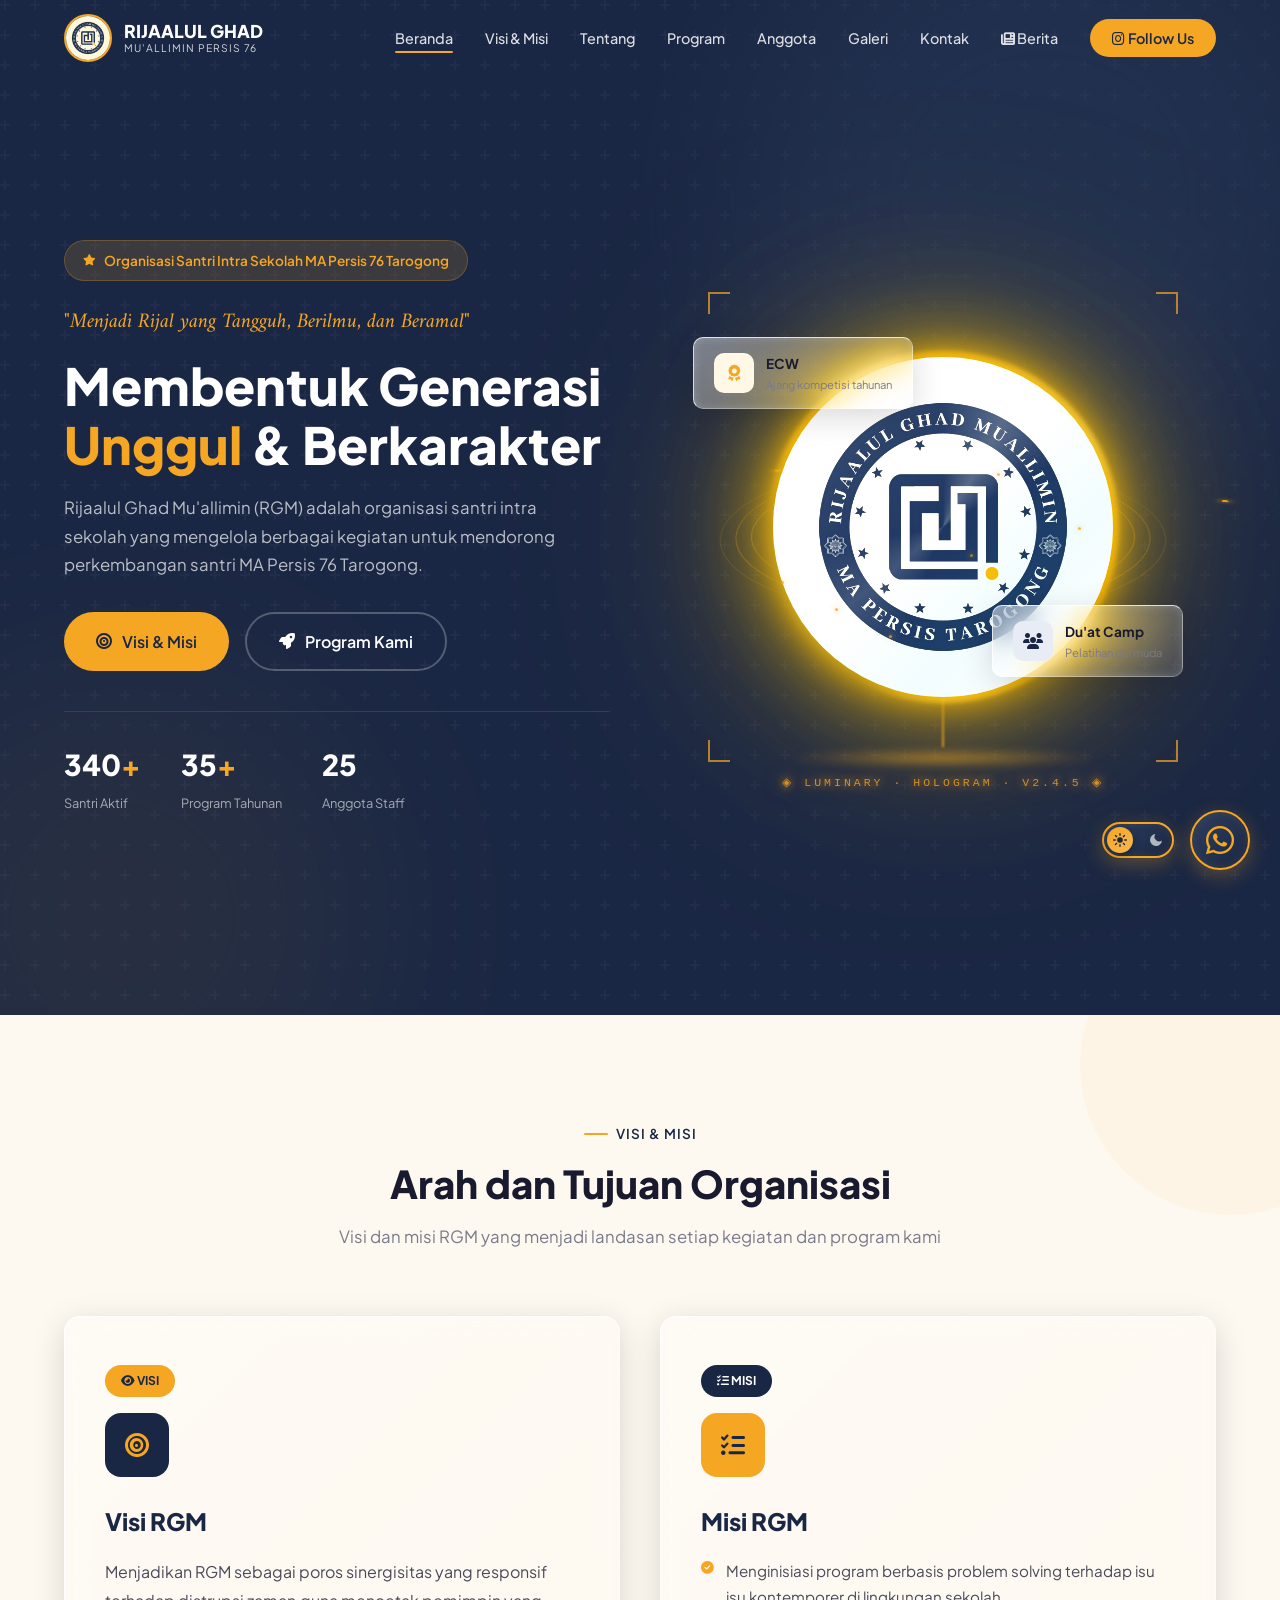
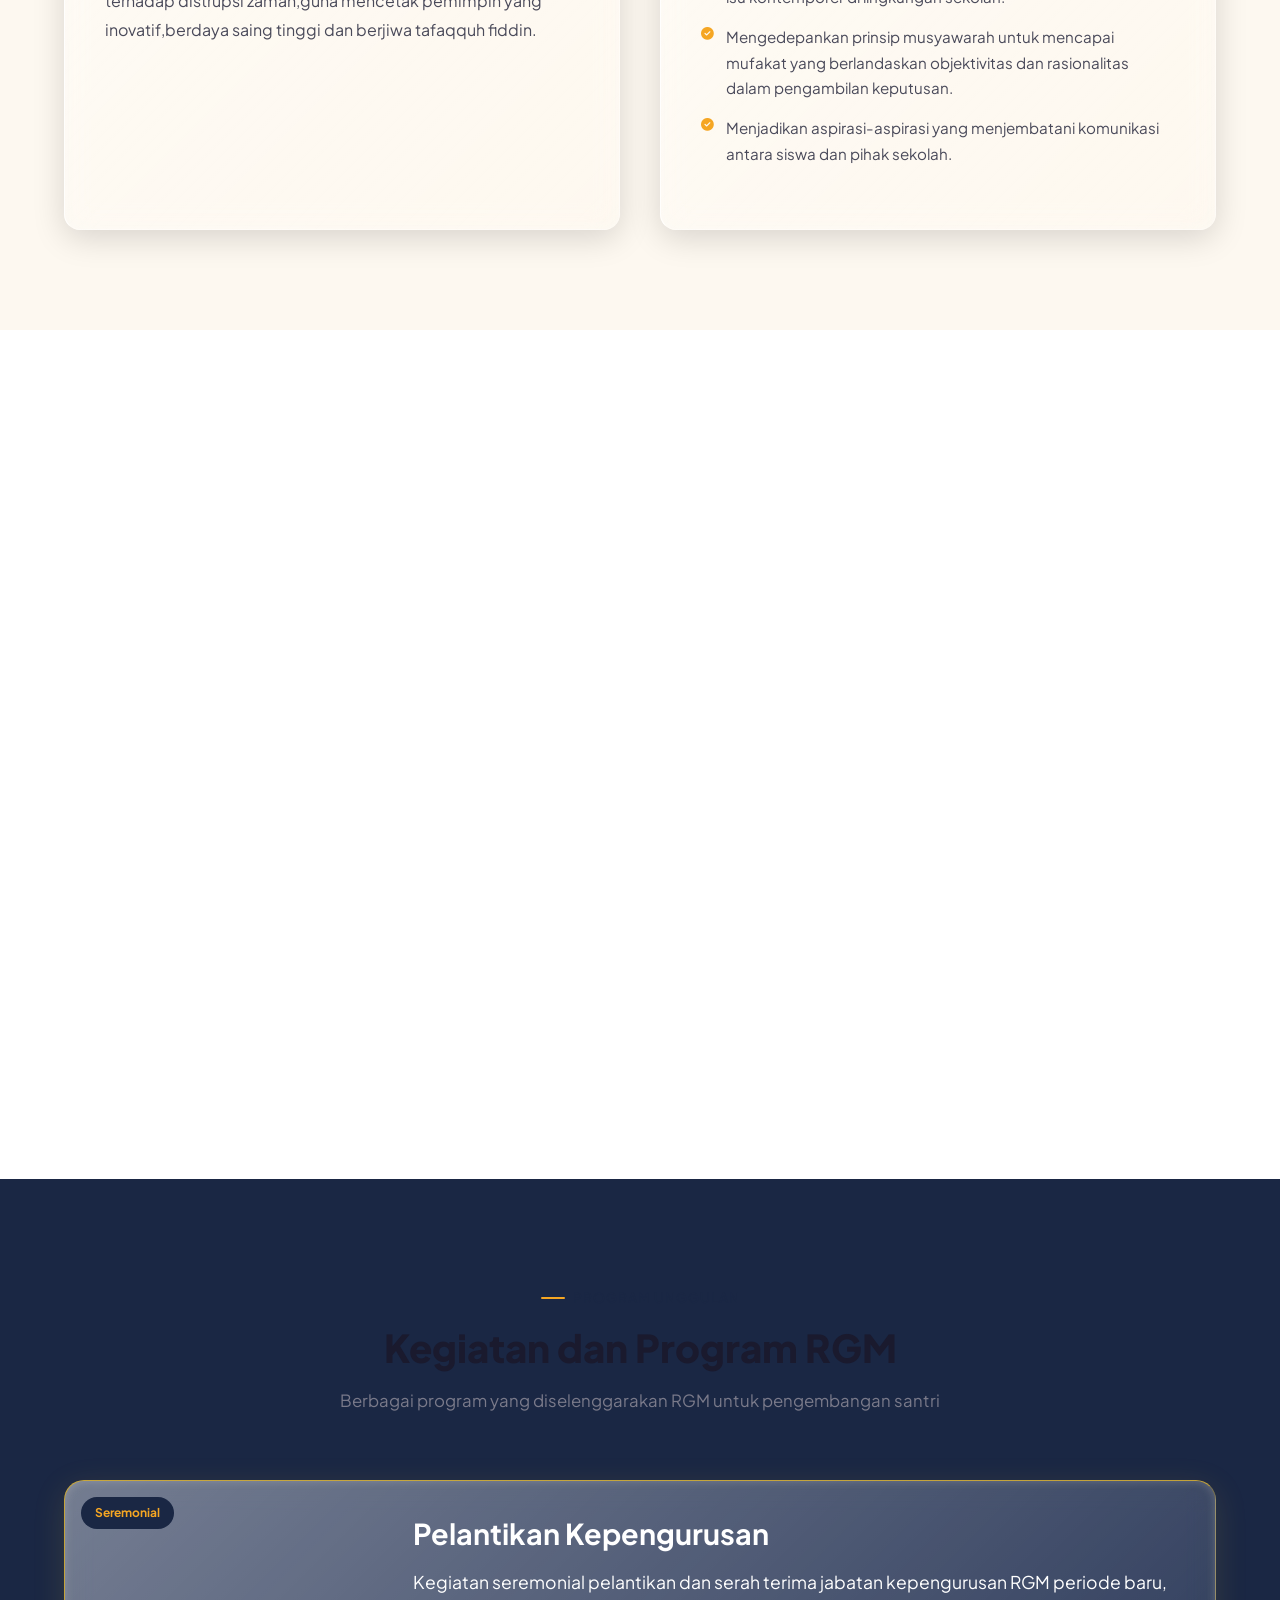
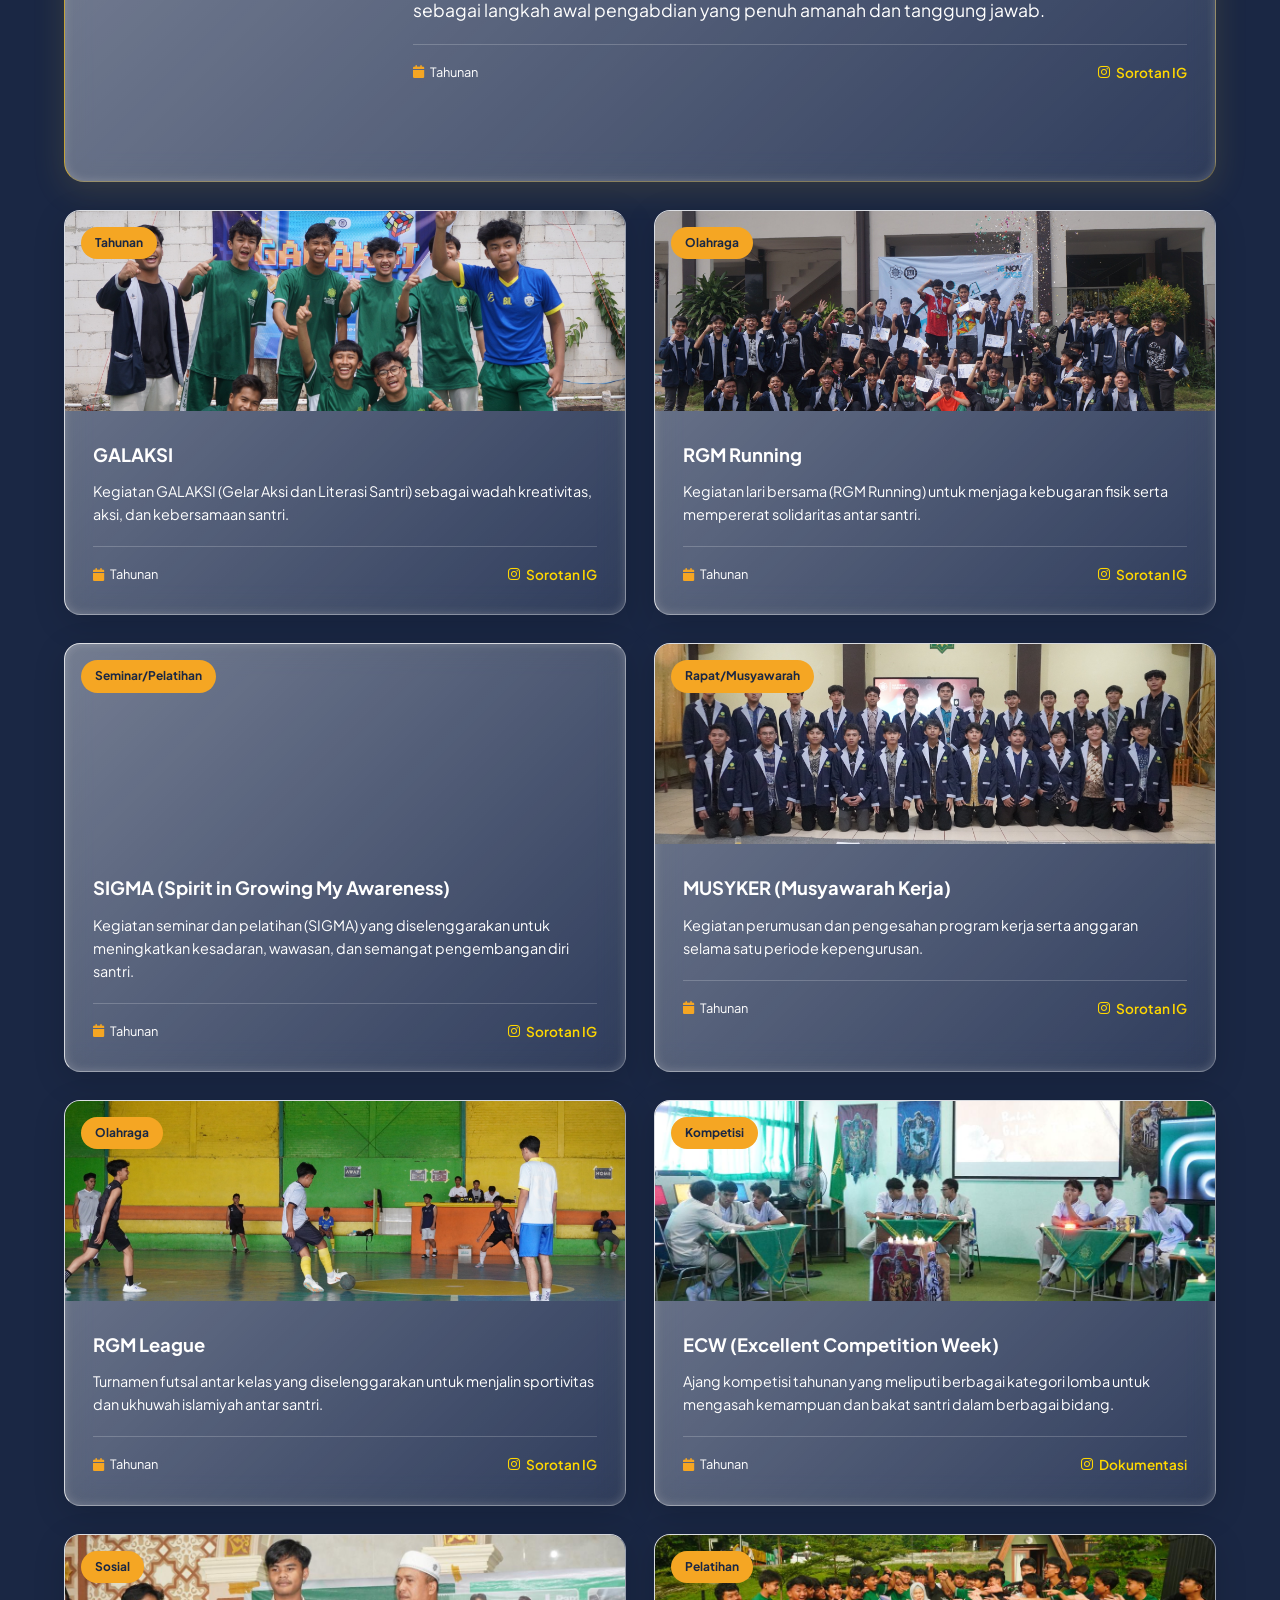
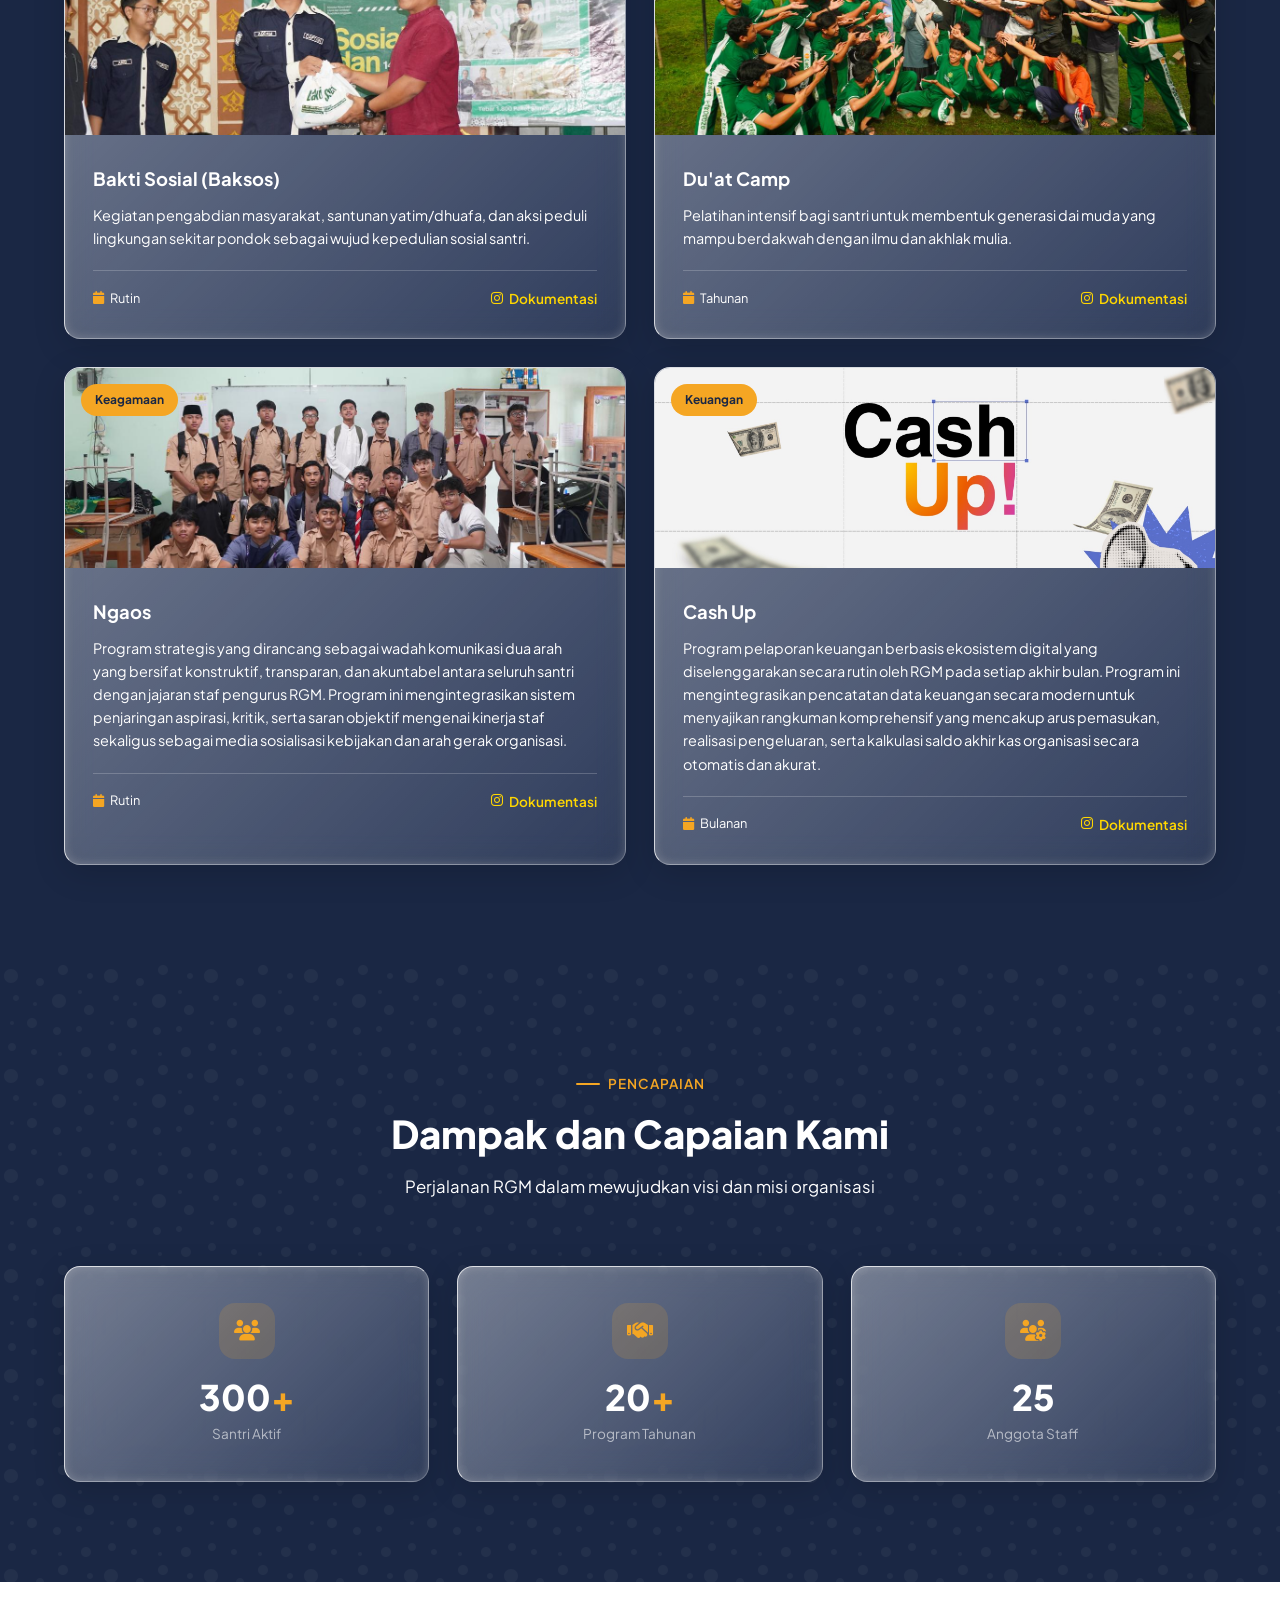
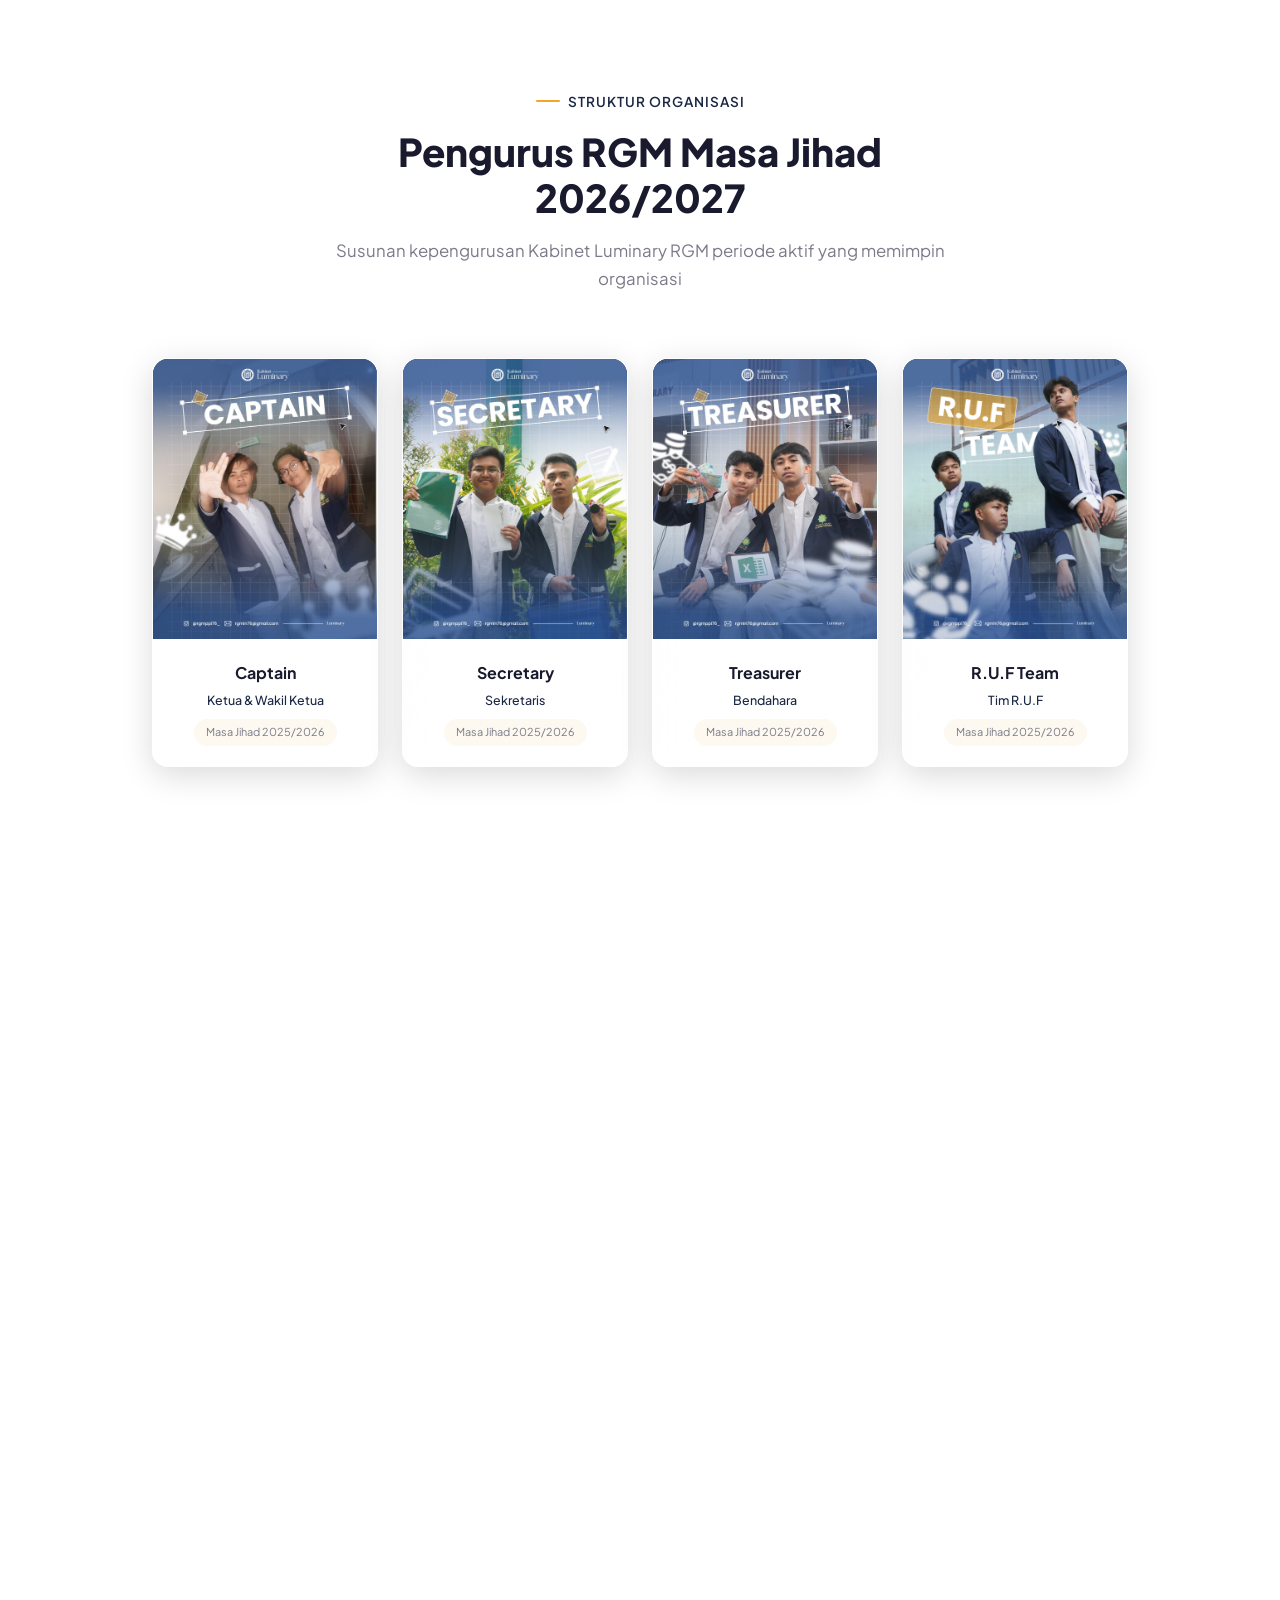
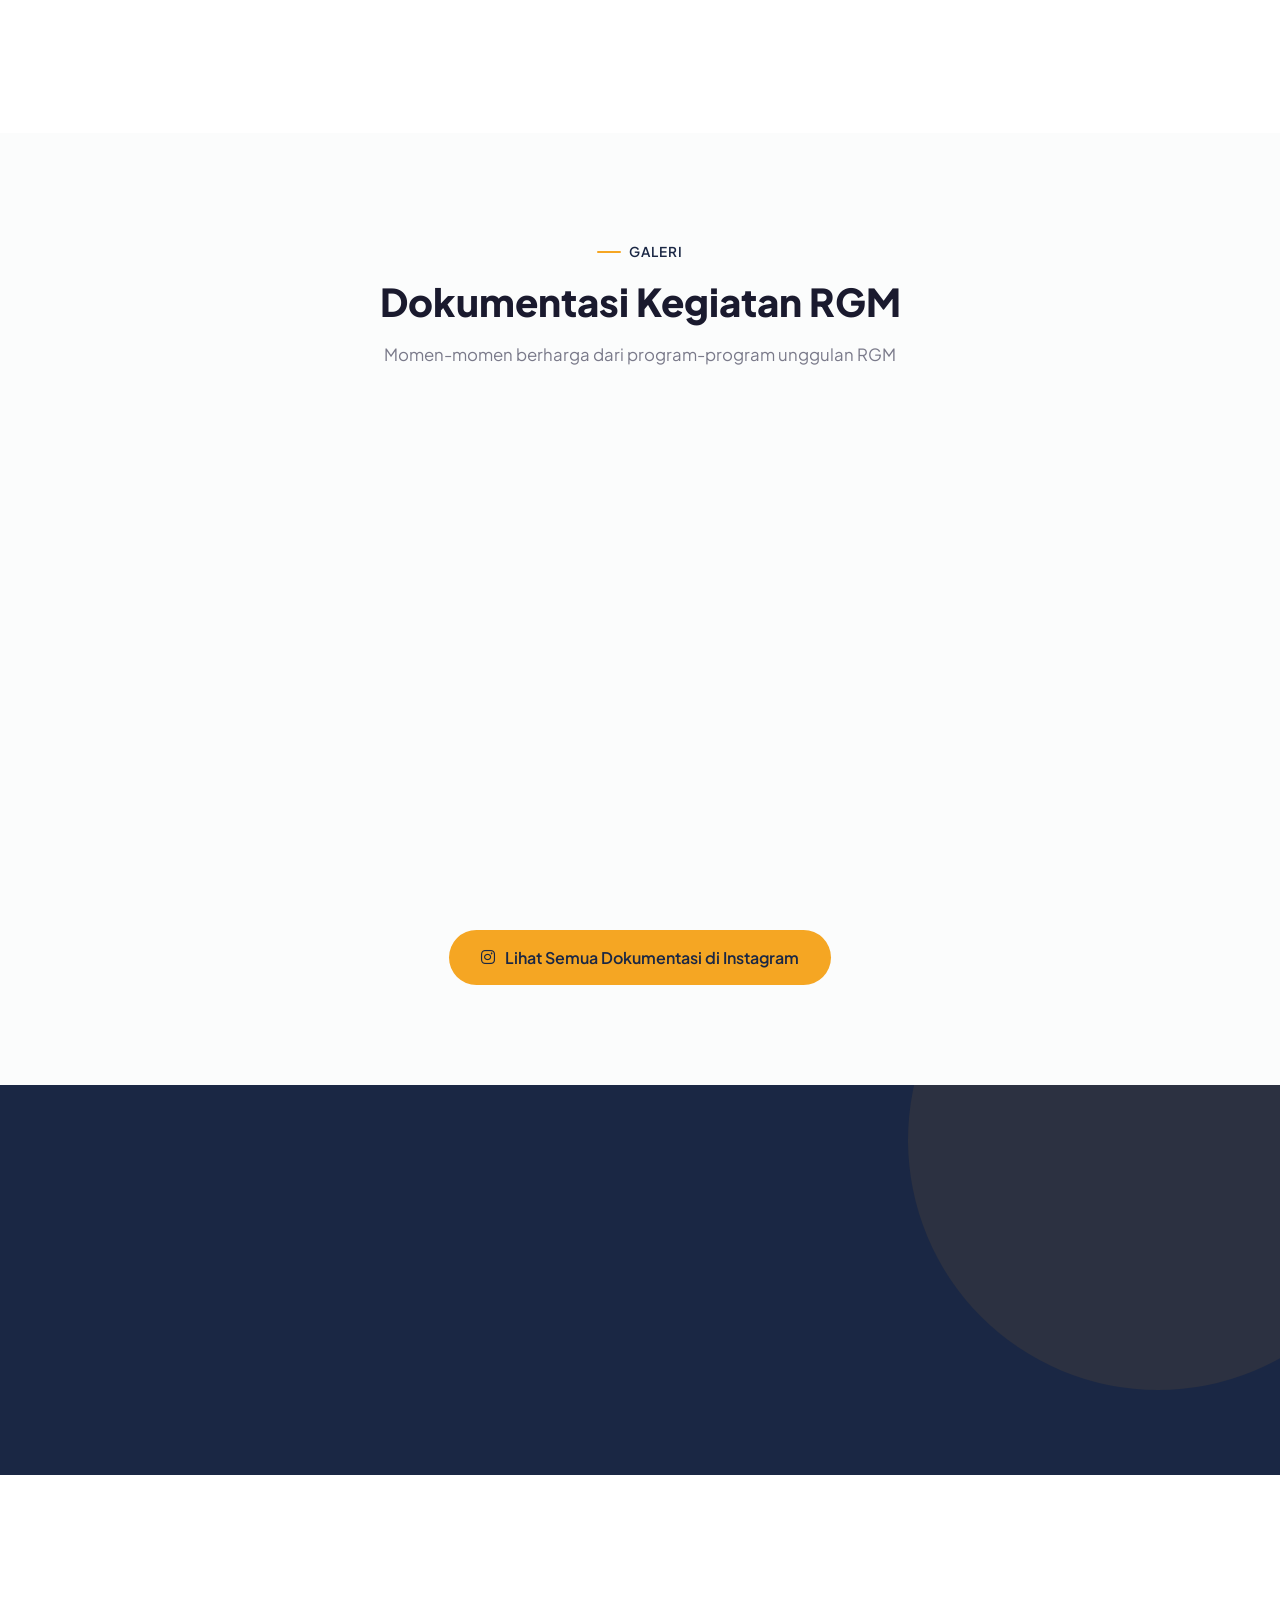
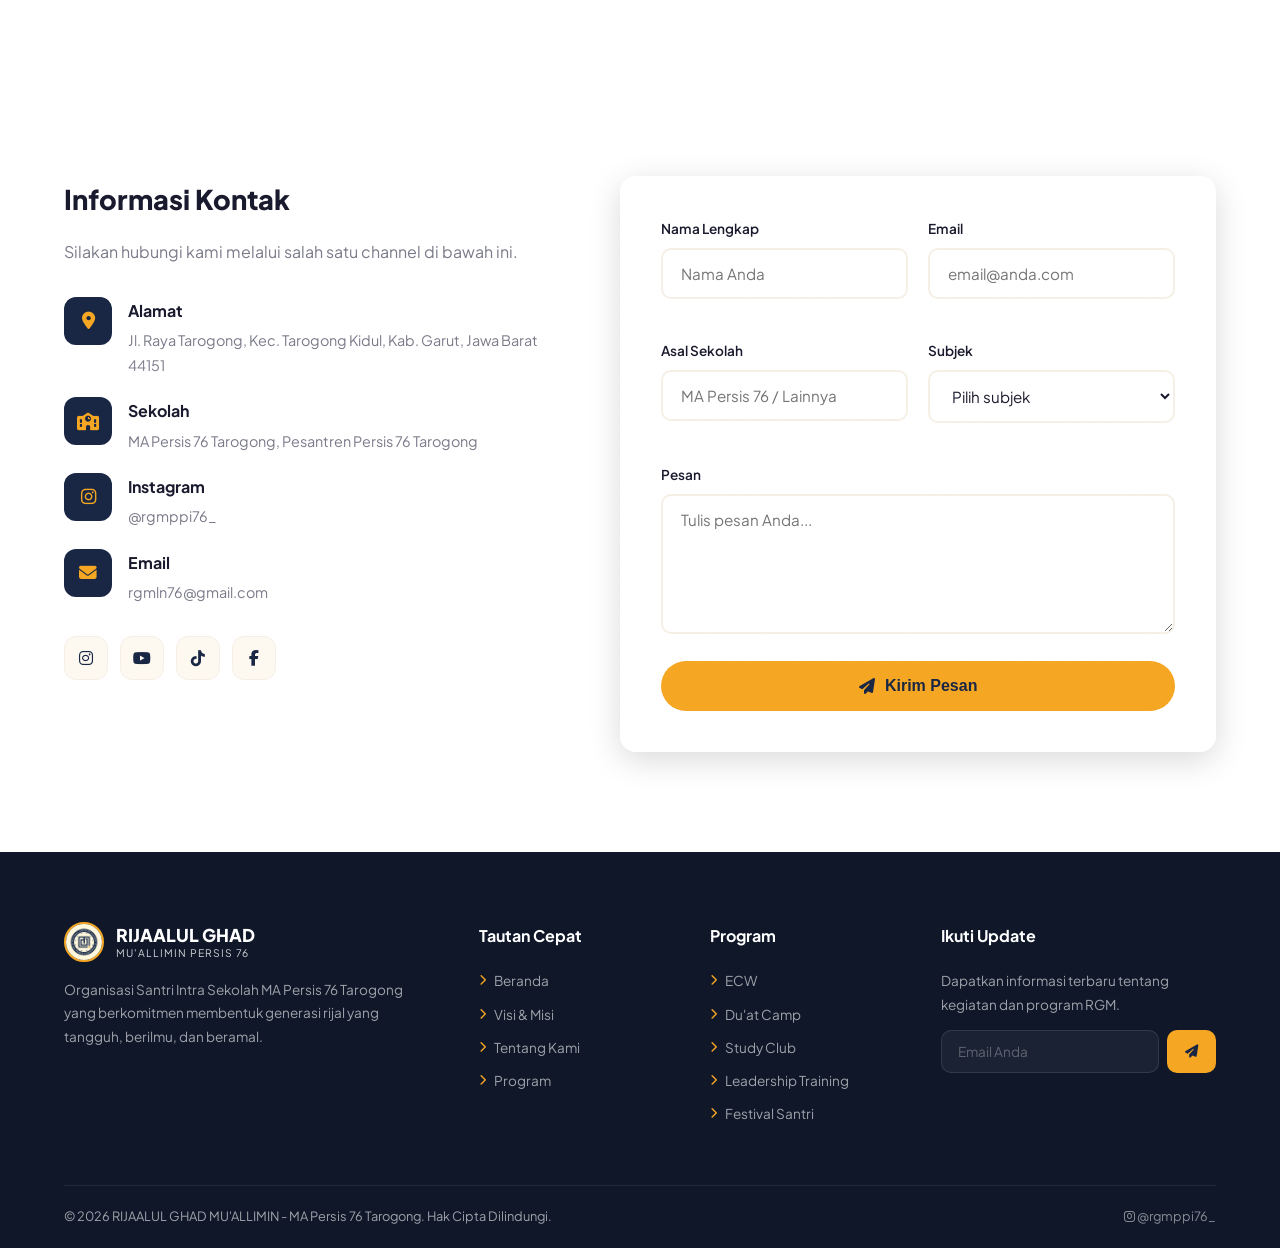
==== index-be.html @ 62f2859a "added some improvisations from former website" ====
<!DOCTYPE html>
<html lang="id">

<head>
    <meta name="google-site-verification" content="CnYI3PyfMwYnZFPclQxvow01cyWtFgZ9UyydR4-2rXI" />
    <link rel="icon" type="image/jpeg" href="assets/images/logo.jpg" />
    <link rel="apple-touch-icon" href="assets/images/logo.jpg" />

    <meta charset="UTF-8">
    <meta name="viewport" content="width=device-width, initial-scale=1.0">
    <meta name="description" content="Rijaalul Ghad Mu'allimin (RGM), organisasi santri intra sekolah MA Persis 76 Tarogong, Garut.">
    <meta name="theme-color" content="#1a2744">
    <title>Rijaaulul Ghad Mu'allimin Official Website</title>
    <link rel="preconnect" href="https://fonts.googleapis.com">
    <link rel="preconnect" href="https://fonts.gstatic.com" crossorigin>
    <link
        href="https://fonts.googleapis.com/css2?family=Plus+Jakarta+Sans:wght@300;400;500;600;700;800&family=Amiri:ital,wght@0,400;0,700;1,400&display=swap"
        rel="stylesheet">
    <link rel="stylesheet" href="https://cdnjs.cloudflare.com/ajax/libs/font-awesome/6.5.1/css/all.min.css">

    <link rel="stylesheet" href="css/style.css">
    <link rel="stylesheet" href="css/improvements.css">
    <link rel="stylesheet" href="css/dark.css">
    <link rel="stylesheet" href="css/theme-switch.css">
    <script src="js/theme.js"></script>

    <link rel="icon" href="assets/icons/favicon.ico">

</head>

<body>




    <!-- Animated Background -->
    <div class="animated-bg">
        <div class="blob blob-1"></div>
        <div class="blob blob-2"></div>
        <div class="blob blob-3"></div>
    </div>
    <!-- Navbar -->
    <nav class="navbar" id="navbar">
        <div class="nav-container">
            <a href="#" class="logo">
                <img src="assets/images/logo.jpg"
                    alt="RGM Logo">
                <span>RIJAALUL GHAD<small>MU'ALLIMIN PERSIS 76</small></span>
            </a>
            <ul class="nav-links">
                <li><a href="#beranda" class="active">Beranda</a></li>
                <li><a href="#visimisi">Visi & Misi</a></li>
                <li><a href="#tentang">Tentang</a></li>
                <li><a href="#program">Program</a></li>
                <li><a href="#tim">Anggota</a></li>
                <li><a href="#galeri">Galeri</a></li>
                <li><a href="#kontak">Kontak</a></li>
                <li><a href="news/index.html"><i class="fas fa-newspaper"></i> Berita</a></li>
                <li><a href="https://www.instagram.com/rgmppi76_" target="_blank" class="nav-cta"><i
                            class="fab fa-instagram"></i> Follow Us</a></li>
            </ul>
            <div class="hamburger" id="hamburger" role="button" tabindex="0" aria-label="Buka menu"><span></span><span></span><span></span></div>
        </div>
    </nav>

    <div class="mobile-menu-overlay" id="mobileOverlay"></div>
    <div class="mobile-menu" id="mobileMenu">
        <button class="mobile-menu-close" id="mobileClose"><i class="fas fa-times"></i></button>
        <ul class="mobile-nav-links">
            <li><a href="#beranda">Beranda</a></li>
            <li><a href="#visimisi">Visi & Misi</a></li>
            <li><a href="#tentang">Tentang Kami</a></li>
            <li><a href="#program">Program</a></li>
            <li><a href="#tim">Anggota</a></li>
            <li><a href="#galeri">Galeri</a></li>
            <li><a href="#kontak">Kontak</a></li>
            <li><a href="news/index.html"><i class="fas fa-newspaper"></i> Berita Terbaru</a></li>
        </ul>
        <a href="https://www.instagram.com/rgmppi76_" target="_blank" class="mobile-nav-cta"><i
                class="fab fa-instagram"></i> Follow Instagram</a>
    </div>

    <section class="hero" id="beranda">
        <div class="hero-bg-pattern"></div>
        <div class="hero-shape-1"></div>
        <div class="hero-shape-2"></div>
        <div class="hero-container">
            <div class="hero-content">
                <div class="hero-badge"><i class="fas fa-star"></i> Organisasi Santri Intra Sekolah MA Persis 76
                    Tarogong</div>
                <p class="hero-subtitle">"Menjadi Rijal yang Tangguh, Berilmu, dan Beramal"</p>
                <h1 class="hero-title">Membentuk Generasi <span>Unggul</span> & Berkarakter</h1>
                <p class="hero-desc">Rijaalul Ghad Mu'allimin (RGM) adalah organisasi santri intra sekolah yang
                    mengelola berbagai kegiatan untuk mendorong perkembangan santri MA Persis 76 Tarogong.</p>
                <div class="hero-buttons">
                    <a href="#visimisi" class="btn btn-primary"><i class="fas fa-bullseye"></i> Visi & Misi</a>
                    <a href="#program" class="btn btn-outline"><i class="fas fa-rocket"></i> Program Kami</a>
                </div>
                <div class="hero-stats">
                    <div class="stat-item">
                        <div class="stat-number">340<span>+</span></div>
                        <div class="stat-label">Santri Aktif</div>
                    </div>
                    <div class="stat-item">
                        <div class="stat-number">35<span>+</span></div>
                        <div class="stat-label">Program Tahunan</div>
                    </div>
                    <div class="stat-item">
                        <div class="stat-number">25</div>
                        <div class="stat-label">Anggota Staff</div>
                    </div>
                </div>
            </div>
            <div class="hero-image">
                <div class="hero-logo-wrapper">
                    <!-- Hologram base glow -->
                    <div class="hologram-base"></div>
                    <div class="hologram-beam"></div>

                    <!-- Outer aura glow -->
                    <div class="holo-aura"></div>

                    <!-- Orbiting rings -->
                    <div class="holo-orbit holo-orbit-1"></div>
                    <div class="holo-orbit holo-orbit-2"></div>
                    <div class="holo-orbit holo-orbit-3"></div>

                    <!-- HUD corners -->
                    <div class="holo-hud">
                        <div class="holo-corner"></div>
                        <div class="holo-corner"></div>
                        <div class="holo-corner"></div>
                        <div class="holo-corner"></div>
                    </div>

                    <!-- 2D spinning logo container -->
                    <div class="hologram-spin-container">
                        <!-- Rainbow ring behind logo -->
                        <div class="coin-rainbow-ring"></div>
                        <!-- Logo image -->
                        <img class="hero-logo-img" src="assets/images/logo.jpg">
                        <div class="hologram-glitch"></div>
                        <!-- Holographic shimmer on logo -->
                        <div class="coin-holo-shimmer"></div>
                        <!-- Reflection -->
                        <div class="coin-reflection"></div>
                    </div>
                    
                    <div class="holo-particles">
                        <div class="holo-particle" style="--px:40px;--py:80px;top:60%;left:20%"></div>
                        <div class="holo-particle" style="--px:-30px;--py:60px;top:50%;left:75%"></div>
                        <div class="holo-particle" style="--px:60px;--py:90px;top:70%;left:40%"></div>
                        <div class="holo-particle" style="--px:-50px;--py:70px;top:40%;left:60%"></div>
                        <div class="holo-particle" style="--px:20px;--py:100px;top:65%;left:30%"></div>
                        <div class="holo-particle" style="--px:-40px;--py:80px;top:55%;left:55%"></div>
                    </div>

                    <!-- HUD label -->
                    <div class="holo-label">◈ LUMINARY · HOLOGRAM · v2.4.5 ◈</div>
                    <!-- Drag hint -->
                    <div class="holo-drag-hint">⟵ drag to rotate ⟶</div>

                <div class="hero-float-card card-1">
                    <div class="float-icon gold"><i class="fas fa-award"></i></div>
                    <div class="float-text">
                        <h4>ECW</h4>
                        <p>Ajang kompetisi tahunan</p>
                    </div>
                </div>
                <div class="hero-float-card card-2">
                    <div class="float-icon navy"><i class="fas fa-users"></i></div>
                    <div class="float-text">
                        <h4>Du'at Camp</h4>
                        <p>Pelatihan dai muda</p>
                    </div>
                </div>
            </div>
        </div>
    </section>

    <section class="visimisi" id="visimisi">
        <div class="container">
            <div class="section-header reveal">
                <div class="section-tag">Visi & Misi</div>
                <h2 class="section-title">Arah dan Tujuan Organisasi</h2>
                <p class="section-desc">Visi dan misi RGM yang menjadi landasan setiap kegiatan dan program kami</p>
            </div>
            <div class="visimisi-grid">
                <div class="visimisi-card highlight reveal">
                    <span class="highlight-badge"><i class="fas fa-eye"></i> VISI</span>
                    <div class="visimisi-icon"><i class="fas fa-bullseye"></i></div>
                    <h3>Visi RGM</h3>
                    <p>Menjadikan RGM sebagai poros sinergisitas yang responsif terhadap distrupsi zaman,guna mencetak pemimpin yang inovatif,berdaya saing tinggi dan berjiwa tafaqquh fiddin.</p>
                </div>
                <div class="visimisi-card reveal">
                    <span class="highlight-badge" style="background: var(--navy); color: var(--white);"><i
                            class="fas fa-list-check"></i> MISI</span>
                    <div class="visimisi-icon" style="background: var(--gold);"><i class="fas fa-tasks"
                            style="color: var(--navy);"></i></div>
                    <h3>Misi RGM</h3>
                    <ul>
                        <li><i class="fas fa-check-circle"></i>
                            <div>Menginisiasi program berbasis problem solving terhadap isu isu kontemporer di lingkungan sekolah.</div>
                        </li>
                        <li><i class="fas fa-check-circle"></i>
                            <div>Mengedepankan prinsip musyawarah untuk mencapai mufakat yang berlandaskan objektivitas dan rasionalitas dalam pengambilan keputusan.</div>
                        </li>
                        <li><i class="fas fa-check-circle"></i>
                            <div>Menjadikan aspirasi-aspirasi yang menjembatani komunikasi antara siswa dan pihak sekolah.</div>
                        </li>
                    </ul>
                </div>
            </div>
        </div>
    </section>

    <section class="about" id="tentang">
        <div class="container">
            <div class="about-grid">
                <div class="about-images reveal">
                    <div class="about-img-main"><img
                            src="assets/images/about-kegiatan.jpg"
                            alt="Kegiatan RGM" loading="lazy" decoding="async"></div>
                    <div class="about-img-small"><img
                            src="assets/images/about-santri.jpg"
                            alt="Santri" loading="lazy" decoding="async"></div>
                    <div class="about-experience">
                        <div class="years">60<span>+</span></div>
                        <p>Tahun Tradisi</p>
                    </div>
                </div>
                <div class="about-content reveal">
                    <div class="section-tag">Tentang Kami</div>
                    <h3>Rijaalul Ghad Mu'allimin - RGM</h3>
                    <p>Rijaalul Ghad Mu'allimin (RGM) adalah organisasi santri intra sekolah (OSIS) di Madrasah Aliyah
                        Persis 76 Tarogong, Garut. Organisasi ini menjadi wadah bagi para santri untuk mengembangkan
                        potensi diri dalam bidang keorganisasian, kepemimpinan, dan keilmuan.</p>
                    <p>Sebagai bagian dari Pesantren Persis 76 Tarogong yang berdiri sejak tahun 1960-an, RGM mewarisi
                        tradisi keilmuan dan keorganisasian yang kuat. Kami berkomitmen untuk terus mengembangkan
                        santri-santri menjadi generasi yang unggul dan berkarakter.</p>
                    <div class="about-features">
                        <div class="about-feature"><i class="fas fa-book-open"></i>
                            <div>
                                <h4>Pendidikan Berkualitas</h4>
                                <p>Kurikulum integratif pondok dan madrasah</p>
                            </div>
                        </div>
                        <div class="about-feature"><i class="fas fa-mosque"></i>
                            <div>
                                <h4>Pesantren Modern</h4>
                                <p>Berada di bawah naungan PERSIS (Persatuan Islam), organisasi Islam reformis yang
                                    didirikan 1923 di Bandung</p>
                            </div>
                        </div>
                        <div class="about-feature"><i class="fas fa-users-gear"></i>
                            <div>
                                <h4>Keorganisasian</h4>
                                <p>Pengembangan skill leadership santri</p>
                            </div>
                        </div>
                        <div class="about-feature"><i class="fas fa-trophy"></i>
                            <div>
                                <h4>Prestasi Unggul</h4>
                                <p>Berbagai penghargaan akademik & non-akademik</p>
                            </div>
                        </div>
                    </div>
                    <a href="#program" class="btn btn-primary"><i class="fas fa-arrow-right"></i> Lihat Program Kami</a>
                </div>
            </div>
        </div>
    </section>

    <section class="programs" id="program">
        <div class="container">
            <div class="section-header reveal">
                <div class="section-tag">Program Unggulan</div>
                <h2 class="section-title">Kegiatan dan Program RGM</h2>
                <p class="section-desc">Berbagai program yang diselenggarakan RGM untuk pengembangan santri</p>
            </div>
            <div class="programs-grid" style="grid-template-columns: repeat(2, 1fr);">
                <div class="program-card reveal featured-card">
                    <div class="program-img">
                        <img src="assets/images/program-pelantikan.jpg" alt="PELANTIKAN" loading="lazy" decoding="async">
                        <span class="program-category"
                            style="background: var(--navy); color: var(--gold);">Seremonial</span>
                    </div>
                    <div class="program-body">
                        <h3>Pelantikan Kepengurusan</h3>
                        <p>Kegiatan seremonial pelantikan dan serah terima jabatan kepengurusan RGM periode baru,
                            sebagai langkah awal pengabdian yang penuh amanah dan tanggung jawab.</p>
                        <div class="program-meta">
                            <span><i class="fas fa-calendar"></i> Tahunan</span>
                            <a href="https://www.instagram.com/s/aGlnaGxpZ2h0OjE4MTU3MTg2NzAyNDAwMDg4?story_media_id=3733444807852491076&igsh=ajJvNWZxbjlzZDd3"
                                target="_blank" class="program-link"><i class="fab fa-instagram"></i> Sorotan IG</a>
                        </div>
                    </div>
                </div>
                <div class="program-card reveal">
                    <div class="program-img">
                        <img src="assets/images/program-galaksi.jpg" alt="GALAKSI" loading="lazy" decoding="async">
                        <span class="program-category">Tahunan</span>
                    </div>
                    <div class="program-body">
                        <h3>GALAKSI</h3>
                        <p>Kegiatan GALAKSI (Gelar Aksi dan Literasi Santri) sebagai wadah kreativitas, aksi, dan
                            kebersamaan santri.</p>
                        <div class="program-meta">
                            <span><i class="fas fa-calendar"></i> Tahunan</span>
                            <a href="https://www.instagram.com/s/aGlnaGxpZ2h0OjE3OTAyNzUxODI5MzIxMTAz?story_media_id=3782023746422021269&igsh=ZHh1ZHl0M3Bwa2sx"
                                target="_blank" class="program-link"><i class="fab fa-instagram"></i> Sorotan IG</a>
                        </div>
                    </div>
                </div>
                <div class="program-card reveal">
                    <div class="program-img">
                        <img src="assets/images/program-running.jpg" alt="RGM Running" loading="lazy" decoding="async">
                        <span class="program-category">Olahraga</span>
                    </div>
                    <div class="program-body">
                        <h3>RGM Running</h3>
                        <p>Kegiatan lari bersama (RGM Running) untuk menjaga kebugaran fisik serta mempererat
                            solidaritas antar santri.</p>
                        <div class="program-meta">
                            <span><i class="fas fa-calendar"></i> Tahunan</span>
                            <a href="https://www.instagram.com/s/aGlnaGxpZ2h0OjE4MDY0OTcxOTA4MTQwMDM4?story_media_id=3766422129366779832&igsh=YzVtNnNqbnpyZzUw"
                                target="_blank" class="program-link"><i class="fab fa-instagram"></i> Sorotan IG</a>
                        </div>
                    </div>
                </div>
                <div class="program-card reveal">
                    <div class="program-img">
                        <img src="assets/images/program-sigma.jpg" alt="SIGMA" loading="lazy" decoding="async">
                        <span class="program-category">Seminar/Pelatihan</span>
                    </div>
                    <div class="program-body">
                        <h3>SIGMA (Spirit in Growing My Awareness)</h3>
                        <p>Kegiatan seminar dan pelatihan (SIGMA) yang diselenggarakan untuk meningkatkan kesadaran,
                            wawasan, dan semangat pengembangan diri santri.</p>
                        <div class="program-meta">
                            <span><i class="fas fa-calendar"></i> Tahunan</span>
                            <a href="https://www.instagram.com/s/aGlnaGxpZ2h0OjE4MTEzMzc0NTI4NTgyNjMy?story_media_id=3775804116896534910&igsh=NW9la2d0MXl2dWdw"
                                target="_blank" class="program-link"><i class="fab fa-instagram"></i> Sorotan IG</a>
                        </div>
                    </div>
                </div>
                <div class="program-card reveal">
                    <div class="program-img">
                        <img src="assets/images/program-musyker.jpg" alt="MUSYKER" loading="lazy" decoding="async">
                        <span class="program-category">Rapat/Musyawarah</span>
                    </div>
                    <div class="program-body">
                        <h3>MUSYKER (Musyawarah Kerja)</h3>
                        <p>Kegiatan perumusan dan pengesahan program kerja serta anggaran selama satu periode
                            kepengurusan.</p>
                        <div class="program-meta">
                            <span><i class="fas fa-calendar"></i> Tahunan</span>
                            <a href="https://www.instagram.com/s/aGlnaGxpZ2h0OjE3ODQ0NTA4NDg4NjAwOTc0?story_media_id=3746461869969498079&igsh=NGI0aW1rZDlqdTZ0"
                                target="_blank" class="program-link"><i class="fab fa-instagram"></i> Sorotan IG</a>
                        </div>
                    </div>
                </div>
                <div class="program-card reveal">
                    <div class="program-img">
                        <img src="assets/images/program-league.jpg" alt="RGM League" loading="lazy" decoding="async">
                        <span class="program-category">Olahraga</span>
                    </div>
                    <div class="program-body">
                        <h3>RGM League</h3>
                        <p>Turnamen futsal antar kelas yang diselenggarakan untuk menjalin sportivitas dan ukhuwah
                            islamiyah antar santri.</p>
                        <div class="program-meta">
                            <span><i class="fas fa-calendar"></i> Tahunan</span>
                            <a href="https://www.instagram.com/s/aGlnaGxpZ2h0OjE3ODk5NDY5NzEyMjI1NzI0?story_media_id=3816390301934885892&igsh=MW1pNG85YmIzbGMxcg=="
                                target="_blank" class="program-link"><i class="fab fa-instagram"></i> Sorotan IG</a>
                        </div>
                    </div>
                </div>
                <div class="program-card reveal">
                    <div class="program-img"><img
                            src="assets/images/program-ecw.jpg"
                            alt="ECW" loading="lazy" decoding="async"><span class="program-category">Kompetisi</span></div>
                    <div class="program-body">
                        <h3>ECW (Excellent Competition Week)</h3>
                        <p>Ajang kompetisi tahunan yang meliputi berbagai kategori lomba untuk mengasah kemampuan dan
                            bakat santri dalam berbagai bidang.</p>
                        <div class="program-meta"><span><i class="fas fa-calendar"></i> Tahunan</span><a
                                href="https://www.instagram.com/s/aGlnaGxpZ2h0OjE4MzIyMTE5MzY3MjY4NzMy?story_media_id=3874965292368077023&igsh=MTgzMHY3enJ4MW13cw=="
                                target="_blank" class="program-link"><i class="fab fa-instagram"></i> Dokumentasi</a>
                        </div>
                    </div>
                </div>
                <div class="program-card reveal">
                    <div class="program-img"><img
                            src="assets/images/program-baksos.jpg"
                            alt="Baksos" loading="lazy" decoding="async"><span class="program-category">Sosial</span></div>
                    <div class="program-body">
                        <h3>Bakti Sosial (Baksos)</h3>
                        <p>Kegiatan pengabdian masyarakat, santunan yatim/dhuafa, dan aksi peduli lingkungan sekitar
                            pondok sebagai wujud kepedulian sosial santri.</p>
                        <div class="program-meta"><span><i class="fas fa-calendar"></i> Rutin</span><a
                                href="https://www.instagram.com/s/aGlnaGxpZ2h0OjE4MDkwNzY1NDQyOTgyNjA2?story_media_id=3846695895371448264&igsh=c2FjNnVhcmI5cnls"
                                target="_blank" class="program-link"><i class="fab fa-instagram"></i> Dokumentasi</a>
                        </div>
                    </div>
                </div>
                <div class="program-card reveal">
                    <div class="program-img"><img
                            src="assets/images/program-duat.jpg"
                            alt="Du'at Camp" loading="lazy" decoding="async"><span class="program-category">Pelatihan</span></div>
                    <div class="program-body">
                        <h3>Du'at Camp</h3>
                        <p>Pelatihan intensif bagi santri untuk membentuk generasi dai muda yang mampu berdakwah dengan
                            ilmu dan akhlak mulia.</p>
                        <div class="program-meta"><span><i class="fas fa-calendar"></i> Tahunan</span><a
                                href="https://www.instagram.com/s/aGlnaGxpZ2h0OjE3OTI4NjU0MjE2MDg3MDAy?story_media_id=3827803145683160340&igsh=MTcyMGJlemQwZHQ3bQ=="
                                target="_blank" class="program-link"><i class="fab fa-instagram"></i> Dokumentasi</a>
                        </div>
                    </div>
                </div>
                <div class="program-card reveal">
                    <div class="program-img"><img
                            src="assets/images/program-ngaos.jpg"
                            alt="Ngaos" loading="lazy" decoding="async"><span class="program-category">Keagamaan</span></div>
                    <div class="program-body">
                        <h3>Ngaos</h3>
                        <p>Program strategis yang dirancang sebagai wadah komunikasi dua arah yang bersifat konstruktif, transparan, dan akuntabel antara seluruh santri dengan jajaran staf pengurus RGM. Program ini mengintegrasikan sistem penjaringan aspirasi, kritik, serta saran objektif mengenai kinerja staf sekaligus sebagai media sosialisasi kebijakan dan arah gerak organisasi.</p>
                        <div class="program-meta"><span><i class="fas fa-calendar"></i> Rutin</span><a
                                href="https://www.instagram.com/s/aGlnaGxpZ2h0OjE4MTAyMjI1NTU5NTgyMjc3?story_media_id=3755334640606506137&igsh=MTVoZGY3cDhvZnJ1Zw=="
                                target="_blank" class="program-link"><i class="fab fa-instagram"></i> Dokumentasi</a>
                        </div>
                    </div>
                </div>

                <div class="program-card reveal">
                    <div class="program-img"><img
                            src="assets/images/program-cashup.jpg"
                            alt="Cash Up" loading="lazy" decoding="async"><span class="program-category">Keuangan</span></div>
                    <div class="program-body">
                        <h3>Cash Up</h3>
                        <p>Program pelaporan keuangan berbasis ekosistem digital yang diselenggarakan secara rutin oleh RGM pada setiap akhir bulan. Program ini mengintegrasikan pencatatan data keuangan secara modern untuk menyajikan rangkuman komprehensif yang mencakup arus pemasukan, realisasi pengeluaran, serta kalkulasi saldo akhir kas organisasi secara otomatis dan akurat.</p>
                        <div class="program-meta"><span><i class="fas fa-calendar"></i> Bulanan</span><a
                                href="https://www.instagram.com/s/aGlnaGxpZ2h0OjE4MDYwMjQ0NzM2NDQzNDQ4?story_media_id=3755441786702782988&igsh=cjJiMGtxMW8waGIx"
                                target="_blank" class="program-link"><i class="fab fa-instagram"></i> Dokumentasi</a>
                        </div>
                    </div>
                </div>
            </div>
        </div>
    </section>

    <section class="impact">
        <div class="impact-bg"></div>
        <div class="container">
            <div class="section-header reveal">
                <div class="section-tag">Pencapaian</div>
                <h2 class="section-title">Dampak dan Capaian Kami</h2>
                <p class="section-desc">Perjalanan RGM dalam mewujudkan visi dan misi organisasi</p>
            </div>
            <div class="impact-grid">
                <div class="impact-card reveal">
                    <div class="impact-icon"><i class="fas fa-users"></i></div>
                    <div class="impact-number">300<span>+</span></div>
                    <div class="impact-label">Santri Aktif</div>
                </div>

                <div class="impact-card reveal">
                    <div class="impact-icon"><i class="fas fa-handshake"></i></div>
                    <div class="impact-number">20<span>+</span></div>
                    <div class="impact-label">Program Tahunan</div>
                </div>
                <div class="impact-card reveal">
                    <div class="impact-icon"><i class="fas fa-users-gear"></i></div>
                    <div class="impact-number">25</div>
                    <div class="impact-label">Anggota Staff</div>
                </div>
            </div>
        </div>
    </section>



    <section class="team" id="tim">
        <div class="container">
            <div class="section-header reveal">
                <div class="section-tag">Struktur Organisasi</div>
                <h2 class="section-title">Pengurus RGM Masa Jihad 2026/2027</h2>
                <p class="section-desc">Susunan kepengurusan Kabinet Luminary RGM periode aktif yang memimpin organisasi
                </p>
            </div>
            <div class="staff-grid">
                <div class="staff-card reveal">
                    <div class="staff-img">
                        <img src="assets/images/staff-captain.png"
                            alt="Captain" loading="lazy">
                    </div>
                    <div class="staff-body">
                        <h3>Captain</h3>
                        <p>Ketua & Wakil Ketua</p>
                        <span class="staff-period">Masa Jihad 2025/2026</span>
                    </div>
                </div>
                <div class="staff-card reveal">
                    <div class="staff-img">
                        <img src="assets/images/staff-secretary.png"
                            alt="Secretary" loading="lazy">
                    </div>
                    <div class="staff-body">
                        <h3>Secretary</h3>
                        <p>Sekretaris</p>
                        <span class="staff-period">Masa Jihad 2025/2026</span>
                    </div>
                </div>
                <div class="staff-card reveal">
                    <div class="staff-img">
                        <img src="assets/images/staff-treasurer.png"
                            alt="Treasurer" loading="lazy">
                    </div>
                    <div class="staff-body">
                        <h3>Treasurer</h3>
                        <p>Bendahara</p>
                        <span class="staff-period">Masa Jihad 2025/2026</span>
                    </div>
                </div>
                <div class="staff-card reveal">
                    <div class="staff-img">
                        <img src="assets/images/staff-ruf.jpg" alt="R.U.F Team" loading="lazy" decoding="async">
                    </div>
                    <div class="staff-body">
                        <h3>R.U.F Team</h3>
                        <p>Tim R.U.F</p>
                        <span class="staff-period">Masa Jihad 2025/2026</span>
                    </div>
                </div>
                <div class="staff-card reveal">
                    <div class="staff-img">
                        <img src="assets/images/staff-ipc.png"
                            alt="I.P.C Team" loading="lazy">
                    </div>
                    <div class="staff-body">
                        <h3>I.P.C Team</h3>
                        <p>Tim I.P.C</p>
                        <span class="staff-period">Masa Jihad 2025/2026</span>
                    </div>
                </div>
                <div class="staff-card reveal">
                    <div class="staff-img">
                        <img src="assets/images/staff-creavolution.jpg"
                            alt="Creavolution" loading="lazy">
                    </div>
                    <div class="staff-body">
                        <h3>Creavolution</h3>
                        <p>Divisi Kreatif</p>
                        <span class="staff-period">Masa Jihad 2025/2026</span>
                    </div>
                </div>
                <div class="staff-card reveal">
                    <div class="staff-img">
                        <img src="assets/images/staff-swot.png"
                            alt="S.W.O.T Team" loading="lazy">
                    </div>
                    <div class="staff-body">
                        <h3>S.W.O.T Team</h3>
                        <p>Tim S.W.O.T</p>
                        <span class="staff-period">Masa Jihad 2025/2026</span>
                    </div>
                </div>
                <div class="staff-card reveal">
                    <div class="staff-img">
                        <img src="assets/images/staff-prosperity.png"
                            alt="Prosperity" loading="lazy">
                    </div>
                    <div class="staff-body">
                        <h3>Prosperity</h3>
                        <p>Divisi Prosperity</p>
                        <span class="staff-period">Masa Jihad 2025/2026</span>
                    </div>
                </div>
                <div class="staff-card reveal">
                    <div class="staff-img">
                        <img src="assets/images/staff-publicist.jpg" alt="Publicist" loading="lazy" decoding="async">
                    </div>
                    <div class="staff-body">
                        <h3>Publicist</h3>
                        <p>Divisi Publikasi</p>
                        <span class="staff-period">Masa Jihad 2025/2026</span>
                    </div>
                </div>
                <div class="staff-card reveal">
                    <div class="staff-img">
                        <img src="assets/images/staff-hygiene.png"
                            alt="Hygiene Team" loading="lazy">
                    </div>
                    <div class="staff-body">
                        <h3>Hygiene Team</h3>
                        <p>Tim Hygiene</p>
                        <span class="staff-period">Masa Jihad 2025/2026</span>
                    </div>
                </div>
                <div class="staff-card reveal">
                    <div class="staff-img">
                        <img src="assets/images/staff-sport.png"
                            alt="Sport Sanity" loading="lazy">
                    </div>
                    <div class="staff-body">
                        <h3>Sport Sanity</h3>
                        <p>Divisi Sport</p>
                        <span class="staff-period">Masa Jihad 2025/2026</span>
                    </div>
                </div>
            </div>
        </div>
    </section>

    <section class="gallery" id="galeri">
        <div class="container">
            <div class="section-header reveal">
                <div class="section-tag">Galeri</div>
                <h2 class="section-title">Dokumentasi Kegiatan RGM</h2>
                <p class="section-desc">Momen-momen berharga dari program-program unggulan RGM</p>
            </div>
            <div class="gallery-grid">
                <a href="https://www.instagram.com/s/aGlnaGxpZ2h0OjE4MzIyMTE5MzY3MjY4NzMy?story_media_id=3874965292368077023&igsh=MTgzMHY3enJ4MW13cw=="
                    target="_blank" class="gallery-item featured reveal" style="text-decoration:none;">
                    <img src="assets/images/program-ecw.jpg"
                        alt="ECW" loading="lazy" decoding="async">
                    <span><i class="fab fa-instagram"></i> ECW - Excellent Competition Week</span>
                </a>
                <a href="https://www.instagram.com/s/aGlnaGxpZ2h0OjE4MDkwNzY1NDQyOTgyNjA2?story_media_id=3846695895371448264&igsh=c2FjNnVhcmI5cnls"
                    target="_blank" class="gallery-item reveal" style="text-decoration:none;">
                    <img src="assets/images/program-baksos.jpg"
                        alt="Baksos" loading="lazy" decoding="async">
                    <span><i class="fab fa-instagram"></i> Bakti Sosial</span>
                </a>
                <a href="https://www.instagram.com/s/aGlnaGxpZ2h0OjE3OTI4NjU0MjE2MDg3MDAy?story_media_id=3827803145683160340&igsh=MTcyMGJlemQwZHQ3bQ=="
                    target="_blank" class="gallery-item reveal" style="text-decoration:none;">
                    <img src="assets/images/program-duat.jpg"
                        alt="Du'at Camp" loading="lazy" decoding="async">
                    <span><i class="fab fa-instagram"></i> Du'at Camp</span>
                </a>
                <a href="https://www.instagram.com/s/aGlnaGxpZ2h0OjE4MTAyMjI1NTU5NTgyMjc3?story_media_id=3755334640606506137&igsh=MTVoZGY3cDhvZnJ1Zw=="
                    target="_blank" class="gallery-item reveal" style="text-decoration:none;">
                    <img src="assets/images/program-ngaos.jpg"
                        alt="Ngaos" loading="lazy" decoding="async">
                    <span><i class="fab fa-instagram"></i> Ngaos</span>
                </a>
            </div>
            <div style="text-align:center; margin-top:40px;">
                <a href="https://www.instagram.com/rgmppi76_" target="_blank" class="btn btn-primary"><i
                        class="fab fa-instagram"></i> Lihat Semua Dokumentasi di Instagram</a>
            </div>
        </div>
    </section>

    <section class="cta">
        <div class="cta-shape"></div>
        <div class="container">
            <div class="cta-content reveal">
                <h2>Bergabung dengan RGM</h2>
                <p>Jadilah bagian dari perubahan. Setiap santri memiliki potensi untuk berkontribusi dan berkembang
                    bersama RGM.</p>
                <div class="cta-buttons">
                    <a href="https://www.instagram.com/rgmppi76_" target="_blank" class="btn btn-primary"><i
                            class="fab fa-instagram"></i> Ikuti Kami di Instagram</a>
                    <a href="#kontak" class="btn btn-outline"><i class="fas fa-envelope"></i> Hubungi Kami</a>
                </div>
            </div>
        </div>
    </section>

    <section class="contact" id="kontak">
        <div class="container">
            <div class="section-header reveal">
                <div class="section-tag">Hubungi Kami</div>
                <h2 class="section-title">Mari Berkolaborasi</h2>
                <p class="section-desc">Hubungi RGM untuk informasi lebih lanjut atau kerja sama</p>
            </div>
            <div class="contact-grid">
                <div class="contact-info reveal">
                    <h3>Informasi Kontak</h3>
                    <p>Silakan hubungi kami melalui salah satu channel di bawah ini.</p>
                    <div class="contact-items">
                        <div class="contact-item"><i class="fas fa-location-dot"></i>
                            <div>
                                <h4>Alamat</h4>
                                <p>Jl. Raya Tarogong, Kec. Tarogong Kidul, Kab. Garut, Jawa Barat 44151</p>
                            </div>
                        </div>
                        <div class="contact-item"><i class="fas fa-school"></i>
                            <div>
                                <h4>Sekolah</h4>
                                <p>MA Persis 76 Tarogong, Pesantren Persis 76 Tarogong</p>
                            </div>
                        </div>
                        <div class="contact-item"><i class="fab fa-instagram"></i>
                            <div>
                                <h4>Instagram</h4>
                                <p>@rgmppi76_</p>
                            </div>
                        </div>
                        <div class="contact-item"><i class="fas fa-envelope"></i>
                            <div>
                                <h4>Email</h4>
                                <p>rgmln76@gmail.com</p>
                            </div>
                        </div>
                    </div>
                    <div class="contact-social">
                        <a href="https://www.instagram.com/rgmppi76_" target="_blank"><i
                                class="fab fa-instagram"></i></a>
                        <a href="#"><i class="fab fa-youtube"></i></a>
                        <a href="#"><i class="fab fa-tiktok"></i></a>
                        <a href="#"><i class="fab fa-facebook-f"></i></a>
                    </div>
                </div>
                <div class="contact-form reveal">
                    <form id="contactForm">
                        <div class="form-row">
                            <div class="form-group"><label>Nama Lengkap</label><input type="text"
                                    name="Nama" placeholder="Nama Anda" required></div>
                            <div class="form-group"><label>Email</label><input type="email" name="Email" placeholder="email@anda.com"
                                    required></div>
                        </div>
                        <div class="form-row">
                            <div class="form-group"><label>Asal Sekolah</label><input type="text"
                                    name="Asal Sekolah" placeholder="MA Persis 76 / Lainnya"></div>
                            <div class="form-group"><label>Subjek</label>
                                <select name="Subjek" required>
                                    <option value="">Pilih subjek</option>
                                    <option value="kerjasama">Kerja Sama</option>
                                    <option value="sponsorship">Sponsorship</option>
                                    <option value="info">Informasi Program</option>
                                    <option value="lainnya">Lainnya</option>
                                </select>
                            </div>
                        </div>
                        <div class="form-group"><label>Pesan</label><textarea name="Pesan" placeholder="Tulis pesan Anda..."
                                required></textarea></div>
                        <button type="submit" class="btn btn-primary"><i class="fas fa-paper-plane"></i> Kirim
                            Pesan</button>
                    </form>
                </div>
            </div>
        </div>
    </section>

    <footer class="footer">
        <div class="container">
            <div class="footer-grid">
                <div class="footer-brand">
                    <a href="#" class="logo">
                        <img src="assets/images/logo.jpg"
                            alt="RGM Logo">
                        <span>RIJAALUL GHAD<small>MU'ALLIMIN PERSIS 76</small></span>
                    </a>
                    <p>Organisasi Santri Intra Sekolah MA Persis 76 Tarogong yang berkomitmen membentuk generasi rijal
                        yang tangguh, berilmu, dan beramal.</p>
                </div>
                <div class="footer-col">
                    <h4 class="footer-title">Tautan Cepat</h4>
                    <ul class="footer-links">
                        <li><a href="#beranda"><i class="fas fa-chevron-right"></i> Beranda</a></li>
                        <li><a href="#visimisi"><i class="fas fa-chevron-right"></i> Visi & Misi</a></li>
                        <li><a href="#tentang"><i class="fas fa-chevron-right"></i> Tentang Kami</a></li>
                        <li><a href="#program"><i class="fas fa-chevron-right"></i> Program</a></li>

                    </ul>
                </div>
                <div class="footer-col">
                    <h4 class="footer-title">Program</h4>
                    <ul class="footer-links">
                        <li><a href="https://www.instagram.com/s/aGlnaGxpZ2h0OjE4MzIyMTE5MzY3MjY4NzMy?story_media_id=3874965292368077023&igsh=MTgzMHY3enJ4MW13cw=="
                                target="_blank"><i class="fas fa-chevron-right"></i> ECW</a></li>
                        <li><a href="#"><i class="fas fa-chevron-right"></i> Du'at Camp</a></li>
                        <li><a href="#"><i class="fas fa-chevron-right"></i> Study Club</a></li>
                        <li><a href="#"><i class="fas fa-chevron-right"></i> Leadership Training</a></li>
                        <li><a href="#"><i class="fas fa-chevron-right"></i> Festival Santri</a></li>
                    </ul>
                </div>
                <div class="footer-col footer-newsletter">
                    <h4 class="footer-title">Ikuti Update</h4>
                    <p>Dapatkan informasi terbaru tentang kegiatan dan program RGM.</p>
                    <form class="newsletter-form" id="newsletterFooterForm">
                        <input type="email" name="Email" placeholder="Email Anda" required>
                        <button type="submit"><i class="fas fa-paper-plane"></i></button>
                    </form>
                </div>
            </div>
            <div class="footer-bottom">
                <p>&copy; 2026 RIJAALUL GHAD MU'ALLIMIN - MA Persis 76 Tarogong. Hak Cipta Dilindungi.</p>
                <div class="footer-bottom-links">
                    <a href="https://www.instagram.com/rgmppi76_" target="_blank"><i class="fab fa-instagram"></i>
                        @rgmppi76_</a>
                </div>
            </div>
        </div>
    </footer>

    <!-- Photo Modal -->
    <div id="photoModal" class="photo-modal">
        <i class="fas fa-times modal-close" id="modalClose"></i>
        <div class="modal-img-wrapper">
            <img src="" alt="Member Photo" id="modalImage" class="modal-img" loading="lazy" decoding="async">
        </div>
    </div>

    <!-- Script for Photo Modal -->
    <!-- WhatsApp Floating Button -->
    <div class="wa-float">
        <div class="wa-tooltip">💬 Chat via WhatsApp</div>
        <a class="wa-float-btn"
           href="https://wa.me/6285189906993?text=Halo%20RGM%2C%20saya%20ingin%20bertanya%20tentang%20program%20RGM."
           target="_blank"
           rel="noopener noreferrer"
           aria-label="Hubungi via WhatsApp">
            <i class="fab fa-whatsapp"></i>
        </a>
    </div>


    <script src="js/navigation.js"></script>
    <script src="js/reveal.js"></script>
    <script src="js/forms.js"></script>
    <script src="js/photo-modal.js"></script>
    <script src="js/effects.js"></script>
    <script src="js/hologram.js"></script>
</body>

</html>
---- css/style.css ----
/* Diekstrak dari index.html asli. Nilai tampilan tidak diubah. */
:root {
            --navy: #1a2744;
            --navy-dark: #0f1729;
            --navy-light: #2d3e5f;
            --gold: #f5a623;
            --gold-light: #f7b84e;
            --cream: #fdf8f0;
            --cream-dark: #f5efe6;
            --text-dark: #1a1a2e;
            --text-body: #4a4a5a;
            --text-light: #7a7a8a;
            --white: #ffffff;
            --shadow: 0 4px 20px rgba(26, 39, 68, 0.08);
            --shadow-lg: 0 10px 40px rgba(26, 39, 68, 0.12);
            --radius: 16px;
            --radius-sm: 10px;
            --transition: all 0.3s cubic-bezier(0.4, 0, 0.2, 1);
        }

        * {
            margin: 0;
            padding: 0;
            box-sizing: border-box;
        }

        html {
            scroll-behavior: smooth;
        }

        body {
            font-family: 'Plus Jakarta Sans', sans-serif;
            color: var(--text-body);
            background: var(--white);
            line-height: 1.7;
            overflow-x: hidden;
        }

        .navbar {
            position: fixed;
            top: 0;
            left: 0;
            width: 100%;
            z-index: 1000;
            padding: 14px 0;
            transition: var(--transition);
            background: transparent;
        }

        .navbar.scrolled {
            background: rgba(26, 39, 68, 0.95);
            backdrop-filter: blur(20px);
            box-shadow: 0 2px 20px rgba(0, 0, 0, 0.1);
            padding: 10px 0;
        }

        .nav-container {
            max-width: 1200px;
            margin: 0 auto;
            padding: 0 24px;
            display: flex;
            align-items: center;
            justify-content: space-between;
        }

        .logo {
            display: flex;
            align-items: center;
            gap: 12px;
            text-decoration: none;
            color: var(--white);
            font-weight: 800;
            font-size: 1.1rem;
            transition: var(--transition);
        }

        .logo img {
            width: 48px;
            height: 48px;
            border-radius: 50%;
            object-fit: cover;
            border: 2px solid var(--gold);
        }

        .logo span {
            display: flex;
            flex-direction: column;
            line-height: 1.2;
        }

        .logo span small {
            font-size: 0.65rem;
            font-weight: 400;
            opacity: 0.8;
            letter-spacing: 1px;
        }

        .nav-links {
            display: flex;
            align-items: center;
            gap: 32px;
            list-style: none;
        }

        .nav-links a {
            text-decoration: none;
            color: rgba(255, 255, 255, 0.85);
            font-weight: 500;
            font-size: 0.9rem;
            transition: var(--transition);
            position: relative;
        }

        .nav-links a::after {
            content: '';
            position: absolute;
            bottom: -6px;
            left: 0;
            width: 0;
            height: 2px;
            background: var(--gold);
            transition: var(--transition);
            border-radius: 2px;
        }

        .nav-links a:hover::after,
        .nav-links a.active::after {
            width: 100%;
        }

        .nav-links a:hover {
            color: var(--gold);
        }

        .nav-cta {
            background: var(--gold);
            color: var(--navy) !important;
            padding: 10px 22px;
            border-radius: 50px;
            font-weight: 600 !important;
            transition: var(--transition);
        }

        .nav-cta:hover {
            background: var(--gold-light);
            transform: translateY(-2px);
            box-shadow: 0 4px 15px rgba(245, 166, 35, 0.3);
        }

        .nav-cta::after {
            display: none !important;
        }

        .hamburger {
            display: none;
            flex-direction: column;
            gap: 5px;
            cursor: pointer;
            padding: 8px;
        }

        .hamburger span {
            width: 24px;
            height: 2px;
            background: var(--white);
            transition: var(--transition);
            border-radius: 2px;
        }

        .hero {
            min-height: 100vh;
            background: var(--navy);
            display: flex;
            align-items: center;
            position: relative;
            overflow: hidden;
        }

        .hero-bg-pattern {
            position: absolute;
            top: 0;
            left: 0;
            width: 100%;
            height: 100%;
            opacity: 0.03;
            background-image: url("data:image/svg+xml,%3Csvg width='60' height='60' viewBox='0 0 60 60' xmlns='http://www.w3.org/2000/svg'%3E%3Cg fill='none' fill-rule='evenodd'%3E%3Cg fill='%23ffffff' fill-opacity='1'%3E%3Cpath d='M36 34v-4h-2v4h-4v2h4v4h2v-4h4v-2h-4zm0-30V0h-2v4h-4v2h4v4h2V6h4V4h-4zM6 34v-4H4v4H0v2h4v4h2v-4h4v-2H6zM6 4V0H4v4H0v2h4v4h2V6h4V4H6z'/%3E%3C/g%3E%3C/g%3E%3C/svg%3E");
        }

        .hero-shape-1 {
            position: absolute;
            top: -10%;
            right: -5%;
            width: 600px;
            height: 600px;
            background: var(--navy-light);
            border-radius: 50%;
            opacity: 0.4;
            filter: blur(80px);
        }

        .hero-shape-2 {
            position: absolute;
            bottom: -15%;
            left: -10%;
            width: 500px;
            height: 500px;
            background: var(--gold);
            border-radius: 50%;
            opacity: 0.06;
            filter: blur(100px);
        }

        .hero-container {
            max-width: 1200px;
            margin: 0 auto;
            padding: 140px 24px 100px;
            display: grid;
            grid-template-columns: 1fr 1fr;
            gap: 60px;
            align-items: center;
            position: relative;
            z-index: 1;
        }

        .hero-content {
            animation: fadeInUp 1s ease;
        }

        .hero-badge {
            display: inline-flex;
            align-items: center;
            gap: 8px;
            background: rgba(245, 166, 35, 0.15);
            border: 1px solid rgba(245, 166, 35, 0.25);
            padding: 8px 18px;
            border-radius: 50px;
            color: var(--gold);
            font-size: 0.85rem;
            font-weight: 600;
            margin-bottom: 24px;
        }

        .hero-badge i {
            font-size: 0.7rem;
        }

        .hero-title {
            font-size: 3.2rem;
            font-weight: 800;
            color: var(--white);
            line-height: 1.15;
            margin-bottom: 20px;
        }

        .hero-title span {
            color: var(--gold);
        }

        .hero-subtitle {
            font-family: 'Amiri', serif;
            font-size: 1.3rem;
            color: var(--gold);
            margin-bottom: 16px;
            font-style: italic;
        }

        .hero-desc {
            font-size: 1.05rem;
            color: rgba(255, 255, 255, 0.7);
            max-width: 500px;
            margin-bottom: 32px;
        }

        .hero-buttons {
            display: flex;
            gap: 16px;
            flex-wrap: wrap;
        }

        .btn {
            display: inline-flex;
            align-items: center;
            gap: 10px;
            padding: 14px 32px;
            border-radius: 50px;
            font-weight: 600;
            font-size: 1rem;
            text-decoration: none;
            transition: var(--transition);
            cursor: pointer;
            border: none;
        }

        .btn-primary {
            background: var(--gold);
            color: var(--navy);
        }

        .btn-primary:hover {
            background: var(--gold-light);
            transform: translateY(-3px);
            box-shadow: 0 8px 25px rgba(245, 166, 35, 0.35);
        }

        .btn-outline {
            background: transparent;
            color: var(--white);
            border: 2px solid rgba(255, 255, 255, 0.25);
        }

        .btn-outline:hover {
            background: rgba(255, 255, 255, 0.1);
            border-color: rgba(255, 255, 255, 0.5);
            transform: translateY(-3px);
        }

        .hero-stats {
            display: flex;
            gap: 40px;
            margin-top: 40px;
            padding-top: 28px;
            border-top: 1px solid rgba(255, 255, 255, 0.1);
        }

        .stat-item {
            text-align: left;
        }

        .stat-number {
            font-size: 1.8rem;
            font-weight: 800;
            color: var(--white);
        }

        .stat-number span {
            color: var(--gold);
        }

        .stat-label {
            font-size: 0.8rem;
            color: rgba(255, 255, 255, 0.6);
            margin-top: 4px;
        }

        .hero-image {
            position: relative;
            animation: fadeInRight 1s ease 0.3s both;
            display: flex;
            justify-content: center;
        }

        /* ============ HOLOGRAM 3D STYLES ============ */
        .hero-logo-wrapper {
            position: relative;
            width: 420px;
            height: 420px;
            display: flex;
            align-items: center;
            justify-content: center;
            perspective: 1200px;
        }


        .coin-edge::after {
            content: '';
            position: absolute;
            inset: 0;
            background: linear-gradient(
                180deg,
                rgba(255, 255, 255, 0.4) 0%,
                transparent 40%,
                transparent 60%,
                rgba(0, 0, 0, 0.3) 100%
            );
        }

        /* Multiple thin edge slices for realistic coin thickness */
        .coin-slice {
            position: absolute;
            width: 100%;
            height: 100%;
            border-radius: 50%;
            left: 0; top: 0;
            background: transparent;
            border: 12px solid #c8860a;
            box-sizing: border-box;
            box-shadow: 
                inset 0 0 0 2px #ffd466,
                0 0 2px #6e4600;
            pointer-events: none;
            will-change: transform;
        }

        /* Raised Gold Rim/Border on both faces */
        .coin-front-rim, .coin-back-rim {
            position: absolute;
            inset: 0;
            border-radius: 50%;
            border: 12px solid #c8860a;
            box-sizing: border-box;
            background: transparent;
            pointer-events: none;
            z-index: 4;
            box-shadow:
                inset 0 0 10px rgba(0, 0, 0, 0.5),
                0 0 0 2px #ffd466,
                inset 0 0 4px #ffd466;
        }
        .coin-back-rim {
            z-index: 1;
        }

        /* Back face RGM text / emblem */
        .coin-back-emblem {
            text-align: center;
            color: rgba(245, 166, 35, 0.9);
        }
        .coin-back-emblem .coin-back-title {
            font-family: 'Amiri', serif;
            font-size: 3.2rem;
            font-weight: 900;
            color: var(--gold);
            text-shadow:
                0 0 10px rgba(245, 166, 35, 1),
                0 0 20px rgba(245, 166, 35, 0.9),
                0 0 40px rgba(245, 166, 35, 0.6),
                0 0 80px rgba(245, 166, 35, 0.3);
            line-height: 1.1;
            letter-spacing: 6px;
        }
        .coin-back-emblem .coin-back-sub {
            font-family: 'Courier New', monospace;
            font-size: 0.65rem;
            letter-spacing: 2.5px;
            color: rgba(245, 166, 35, 0.9);
            text-shadow: 0 0 8px rgba(245, 166, 35, 1), 0 0 20px rgba(245, 166, 35, 0.6);
            margin-top: 10px;
            text-transform: uppercase;
        }
        .coin-back-emblem .coin-back-star {
            font-size: 1.6rem;
            color: rgba(245, 166, 35, 0.7);
            margin: 6px 0;
            text-shadow: 0 0 15px rgba(245, 166, 35, 1);
            animation: coinBackPulse 2s ease-in-out infinite;
        }
        .coin-back-circle {
            position: absolute;
            border-radius: 50%;
            border: 1.5px solid rgba(245, 166, 35, 0.35);
        }
        .coin-back-circle:nth-child(1) { width: 90%;  height: 90%;  top: 5%;   left: 5%;   border-color: rgba(245,166,35,0.4); }
        .coin-back-circle:nth-child(2) { width: 75%;  height: 75%;  top: 12.5%; left: 12.5%; border-color: rgba(245,166,35,0.25); border-width: 2px; }
        .coin-back-circle:nth-child(3) { width: 55%;  height: 55%;  top: 22.5%; left: 22.5%; border-color: rgba(245,166,35,0.5); }

        @keyframes coinBackPulse {
            0%, 100% { opacity: 0.7; transform: scale(1); }
            50%       { opacity: 1;   transform: scale(1.12); }
        }

        /* Holographic shimmer overlay on coin face */
        .coin-holo-shimmer {
            position: absolute;
            inset: 0;
            border-radius: 50%;
            background: conic-gradient(
                from 0deg,
                rgba(245,166,35,0.0)   0deg,
                rgba(255,255,255,0.25) 30deg,
                rgba(245,166,35,0.0)   60deg,
                rgba(245,166,35,0.0)   200deg,
                rgba(255,255,255,0.15) 230deg,
                rgba(245,166,35,0.0)   260deg,
                rgba(245,166,35,0.0)   360deg
            );
            animation: coinShimmerSpin 3s linear infinite;
            pointer-events: none;
            z-index: 5;
            mix-blend-mode: screen;
        }

        @keyframes coinShimmerSpin {
            0%   { transform: rotate(0deg); opacity: 0.6; }
            50%  { opacity: 1; }
            100% { transform: rotate(360deg); opacity: 0.6; }
        }

        /* Rainbow iridescent ring on coin edge */
        .coin-rainbow-ring {
            position: absolute;
            inset: -6px;
            border-radius: 50%;
            background: conic-gradient(
                #f5a623 0deg,
                #ffd466 30deg,
                #fff3b0 60deg,
                #f5a623 90deg,
                #c8860a 120deg,
                #f5a623 150deg,
                #ffd466 180deg,
                #1a2744 210deg,
                #2d3e5f 240deg,
                #1a2744 270deg,
                #f5a623 300deg,
                #ffd466 330deg,
                #f5a623 360deg
            );
            animation: coinRainbowSpin 5s linear infinite;
            pointer-events: none;
            z-index: 0;
            opacity: 0.75;
            filter: blur(2px);
        }

        @keyframes coinRainbowSpin {
            0%   { transform: rotate(0deg); }
            100% { transform: rotate(360deg); }
        }

        /* Coin tilt wobble - subtle breathing */
        .coin-tilt {
            animation: coinTilt 6s ease-in-out infinite;
        }

        @keyframes coinTilt {
            0%   { transform: rotateX(8deg); }
            25%  { transform: rotateX(4deg) rotateZ(2deg); }
            50%  { transform: rotateX(-6deg); }
            75%  { transform: rotateX(-2deg) rotateZ(-2deg); }
            100% { transform: rotateX(8deg); }
        }

        /* Coin reflection streak */
        .coin-reflection {
            position: absolute;
            inset: 0;
            border-radius: 50%;
            background: linear-gradient(
                135deg,
                rgba(255,255,255,0.18) 0%,
                rgba(255,255,255,0.06) 30%,
                transparent 50%,
                rgba(0,220,255,0.05) 70%,
                transparent 100%
            );
            pointer-events: none;
            z-index: 6;
        }

        /* ===== END 3D COIN STYLES ===== */

        /* Hologram base platform */
        .hologram-base {
            position: absolute;
            bottom: -30px;
            left: 50%;
            transform: translateX(-50%);
            width: 300px;
            height: 18px;
            background: radial-gradient(ellipse, rgba(245, 166, 35, 0.6) 0%, rgba(245, 166, 35, 0.1) 60%, transparent 80%);
            border-radius: 50%;
            filter: blur(4px);
            animation: hologramBaseGlow 2.5s ease-in-out infinite alternate;
        }

        @keyframes hologramBaseGlow {
            0% { opacity: 0.5; transform: translateX(-50%) scaleX(0.85); }
            100% { opacity: 1; transform: translateX(-50%) scaleX(1.1); }
        }

        /* Hologram beam from base */
        .hologram-beam {
            position: absolute;
            bottom: -10px;
            left: 50%;
            transform: translateX(-50%);
            width: 2px;
            height: 100px;
            background: linear-gradient(to top, rgba(245, 166, 35, 0.8), transparent);
            filter: blur(1px);
        }

        /* 2D spinning container */
        .hologram-spin-container {
            position: relative;
            width: 340px;
            height: 340px;
            will-change: transform;
            display: flex;
            align-items: center;
            justify-content: center;
        }

        @keyframes coin3DSpin {
            0%   { transform: rotateY(0deg)   rotateX(8deg)  rotateZ(0deg); }
            20%  { transform: rotateY(72deg)  rotateX(5deg)  rotateZ(1.5deg); }
            40%  { transform: rotateY(144deg) rotateX(-5deg) rotateZ(0deg); }
            60%  { transform: rotateY(216deg) rotateX(-8deg) rotateZ(-1.5deg); }
            80%  { transform: rotateY(288deg) rotateX(2deg)  rotateZ(0.5deg); }
            100% { transform: rotateY(360deg) rotateX(8deg)  rotateZ(0deg); }
        }

        .hero-logo-img {
            width: 100%;
            height: 100%;
            border-radius: 50%;
            object-fit: cover;
            display: block;
            position: relative;
            z-index: 2;
            filter:
                drop-shadow(0 0 15px rgba(245, 166, 35, 1.0))
                drop-shadow(0 0 35px rgba(245, 166, 35, 0.7))
                drop-shadow(0 0 70px rgba(245, 166, 35, 0.4))
                drop-shadow(0 0 120px rgba(245, 166, 35, 0.2))
                brightness(1.15) saturate(1.2) contrast(1.05);
            /* animation: logoGlowPulse 4s ease-in-out infinite; */
            backface-visibility: hidden;
        }

        @keyframes logoGlowPulse {
            0%, 100% {
                filter:
                    drop-shadow(0 0 15px rgba(245, 166, 35, 1.0))
                    drop-shadow(0 0 35px rgba(245, 166, 35, 0.7))
                    drop-shadow(0 0 70px rgba(245, 166, 35, 0.4))
                    brightness(1.15) saturate(1.25) contrast(1.05);
            }
            50% {
                filter:
                    drop-shadow(0 0 25px rgba(245, 166, 35, 1.0))
                    drop-shadow(0 0 50px rgba(245, 166, 35, 0.8))
                    drop-shadow(0 0 80px rgba(245, 166, 35, 0.5))
                    brightness(1.25) saturate(1.3) contrast(1.1);
            }
        }

        /* Hologram scan lines overlay */
        .hologram-scanlines {
            display: none !important;
            position: absolute;
            inset: 0;
            border-radius: 50%;
            pointer-events: none;
            z-index: 3;
            background: repeating-linear-gradient(
                0deg,
                transparent,
                transparent 3px,
                rgba(245, 166, 35, 0.04) 3px,
                rgba(245, 166, 35, 0.04) 4px
            );
            animation: scanlineScroll 3s linear infinite;
        }

        @keyframes scanlineScroll {
            0%   { background-position: 0 0; }
            100% { background-position: 0 40px; }
        }

        /* Hologram color glitch overlay */
        .hologram-glitch {
            display: none !important;
            position: absolute;
            inset: -2px;
            border-radius: 50%;
            pointer-events: none;
            z-index: 4;
        }



        /* Holographic rings orbiting the logo */
        .holo-orbit {
            position: absolute;
            top: 50%;
            left: 50%;
            border-radius: 50%;
            border: 1.5px solid rgba(245, 166, 35, 0.45);
            transform-origin: center;
            animation: holoOrbitSpin 8s linear infinite;
            pointer-events: none;
        }

        .holo-orbit::before {
            content: '';
            position: absolute;
            top: -4px; left: -4px;
            width: 7px; height: 7px;
            border-radius: 50%;
            background: rgba(245, 166, 35, 0.9);
            box-shadow: 0 0 10px rgba(245, 166, 35, 1), 0 0 20px rgba(245, 166, 35, 0.6);
        }

        .holo-orbit-1 {
            width: 380px; height: 380px;
            margin: -190px 0 0 -190px;
            animation-duration: 9s;
            border-color: rgba(245, 166, 35, 0.35);
            transform: rotateX(70deg) rotateZ(0deg);
        }

        .holo-orbit-2 {
            width: 410px; height: 410px;
            margin: -205px 0 0 -205px;
            animation-duration: 12s;
            animation-direction: reverse;
            border-color: rgba(245, 166, 35, 0.35);
            transform: rotateX(70deg) rotateZ(60deg);
        }

        .holo-orbit-2::before {
            background: rgba(245, 166, 35, 0.9);
            box-shadow: 0 0 10px rgba(245, 166, 35, 1), 0 0 20px rgba(245, 166, 35, 0.6);
        }

        .holo-orbit-3 {
            width: 440px; height: 440px;
            margin: -220px 0 0 -220px;
            animation-duration: 7s;
            border-color: rgba(245, 166, 35, 0.2);
            transform: rotateX(70deg) rotateZ(120deg);
        }

        @keyframes holoOrbitSpin {
            0%   { transform: rotateX(70deg) rotateZ(0deg); }
            100% { transform: rotateX(70deg) rotateZ(360deg); }
        }

        .holo-orbit-1 { animation-name: holoOrbit1; }
        .holo-orbit-2 { animation-name: holoOrbit2; }
        .holo-orbit-3 { animation-name: holoOrbit3; }

        @keyframes holoOrbit1 {
            0%   { transform: rotateX(70deg) rotateZ(0deg); }
            100% { transform: rotateX(70deg) rotateZ(360deg); }
        }
        @keyframes holoOrbit2 {
            0%   { transform: rotateX(65deg) rotateZ(60deg); }
            100% { transform: rotateX(65deg) rotateZ(-300deg); }
        }
        @keyframes holoOrbit3 {
            0%   { transform: rotateX(75deg) rotateZ(120deg); }
            100% { transform: rotateX(75deg) rotateZ(480deg); }
        }

        /* Hologram data particles */
        .holo-particles {
            position: absolute;
            inset: -60px;
            pointer-events: none;
            overflow: hidden;
            border-radius: 50%;
        }

        .holo-particle {
            position: absolute;
            width: 3px; height: 3px;
            border-radius: 50%;
            background: rgba(245, 166, 35, 0.8);
            box-shadow: 0 0 6px rgba(245, 166, 35, 1);
            animation: particleFloat 4s ease-in-out infinite;
        }

        .holo-particle:nth-child(2)  { background: rgba(245,166,35,0.8); box-shadow: 0 0 6px rgba(245,166,35,1); animation-delay: -1.3s; animation-duration: 5s; }
        .holo-particle:nth-child(3)  { animation-delay: -2.1s; animation-duration: 3.5s; }
        .holo-particle:nth-child(4)  { background: rgba(245,166,35,0.7); box-shadow: 0 0 6px rgba(245,166,35,0.9); animation-delay: -0.7s; animation-duration: 6s; }
        .holo-particle:nth-child(5)  { animation-delay: -3.4s; animation-duration: 4.5s; }
        .holo-particle:nth-child(6)  { background: rgba(245,166,35,0.6); animation-delay: -1.8s; animation-duration: 5.5s; }

        @keyframes particleFloat {
            0%   { transform: translate(var(--px), var(--py)) scale(1); opacity: 0; }
            20%  { opacity: 1; }
            80%  { opacity: 0.7; }
            100% { transform: translate(var(--px), calc(var(--py) - 120px)) scale(0); opacity: 0; }
        }

        /* Hologram outer glow aura */
        .holo-aura {
            position: absolute;
            top: 50%; left: 50%;
            transform: translate(-50%, -50%);
            width: 360px; height: 360px;
            border-radius: 50%;
            background: radial-gradient(
                ellipse,
                rgba(245, 166, 35, 0.12) 0%,
                rgba(245, 166, 35, 0.05) 50%,
                transparent 70%
            );
            animation: holoAuraPulse 3s ease-in-out infinite alternate;
            pointer-events: none;
        }

        @keyframes holoAuraPulse {
            0%   { transform: translate(-50%, -50%) scale(0.9); opacity: 0.6; }
            100% { transform: translate(-50%, -50%) scale(1.15); opacity: 1; }
        }

        /* Hologram HUD corner decorations */
        .holo-hud {
            position: absolute;
            inset: -25px;
            pointer-events: none;
        }

        .holo-corner {
            position: absolute;
            width: 22px; height: 22px;
            border-color: rgba(245, 166, 35, 0.7);
            border-style: solid;
            animation: hudBlink 2s ease-in-out infinite;
        }
        .holo-corner:nth-child(1) { top: 0; left: 0; border-width: 2px 0 0 2px; animation-delay: 0s; }
        .holo-corner:nth-child(2) { top: 0; right: 0; border-width: 2px 2px 0 0; animation-delay: 0.5s; }
        .holo-corner:nth-child(3) { bottom: 0; left: 0; border-width: 0 0 2px 2px; animation-delay: 1s; }
        .holo-corner:nth-child(4) { bottom: 0; right: 0; border-width: 0 2px 2px 0; animation-delay: 1.5s; }

        @keyframes hudBlink {
            0%, 100% { opacity: 1; }
            50%       { opacity: 0.3; }
        }

        /* Hologram label */
        .holo-label {
            position: absolute;
            bottom: -55px;
            left: 50%;
            transform: translateX(-50%);
            white-space: nowrap;
            font-family: 'Courier New', monospace;
            font-size: 0.72rem;
            letter-spacing: 3px;
            color: rgba(245, 166, 35, 0.8);
            text-shadow: 0 0 10px rgba(245, 166, 35, 0.9), 0 0 20px rgba(245, 166, 35, 0.5);
            animation: hologramFlicker 4s ease-in-out infinite;
            text-transform: uppercase;
        }

        .hero-ring {
            display: none; /* replaced by holo-orbit */
        }
        /* ============ INTERACTIVE DRAG STYLES ============ */

        .hologram-spin-container.user-controlled {
            animation: none !important;
        }

        /* Fast-spin coin glow enhancement */
        .hologram-spin-container.fast-spin .coin-rainbow-ring {
            opacity: 1;
            filter: blur(1px);
            animation-duration: 0.8s;
        }
        .hologram-spin-container.fast-spin .coin-holo-shimmer {
            animation-duration: 0.5s;
        }
        /* Drag hint tooltip */
        .holo-drag-hint {
            position: absolute;
            bottom: -78px;
            left: 50%;
            transform: translateX(-50%);
            white-space: nowrap;
            font-family: 'Courier New', monospace;
            font-size: 0.65rem;
            letter-spacing: 2px;
            color: rgba(245, 166, 35, 0.5);
            text-transform: uppercase;
            pointer-events: none;
            animation: hintFadeInOut 3s ease-in-out 1.5s forwards;
            opacity: 0;
        }
        @keyframes hintFadeInOut {
            0%   { opacity: 0; transform: translateX(-50%) translateY(4px); }
            20%  { opacity: 1; transform: translateX(-50%) translateY(0); }
            70%  { opacity: 1; }
            100% { opacity: 0; }
        }
        /* Velocity glow — intensifies when spinning fast */
        .hologram-spin-container.fast-spin .hero-logo-img {
            filter:
                drop-shadow(0 0 30px rgba(245, 166, 35, 1))
                drop-shadow(0 0 70px rgba(245, 166, 35, 0.6))
                drop-shadow(0 0 120px rgba(245, 166, 35, 0.4))
                brightness(1.15) saturate(1.2);
        }

        /* ============ END HOLOGRAM STYLES ============ */

        .hero-float-card {
            position: absolute;
            background: var(--white);
            border-radius: var(--radius-sm);
            padding: 14px 20px;
            box-shadow: var(--shadow-lg);
            display: flex;
            align-items: center;
            gap: 12px;
            animation: float 3s ease-in-out infinite;
            will-change: transform;
            backface-visibility: hidden;
            transform: translate3d(0, 0, 0);
        }

        .hero-float-card.card-1 {
            top: 20px;
            left: -40px;
            animation-delay: 0s;
        }

        .hero-float-card.card-2 {
            bottom: 60px;
            right: -30px;
            animation-delay: 1.5s;
        }

        .float-icon {
            width: 40px;
            height: 40px;
            border-radius: 10px;
            display: flex;
            align-items: center;
            justify-content: center;
            font-size: 1rem;
        }

        .float-icon.gold {
            background: #fff8e7;
            color: var(--gold);
        }

        .float-icon.navy {
            background: #e8ecf4;
            color: var(--navy);
        }

        .float-text h4 {
            font-size: 0.85rem;
            color: var(--text-dark);
            font-weight: 700;
        }

        .float-text p {
            font-size: 0.7rem;
            color: var(--text-light);
        }

        section {
            padding: 100px 0;
        }

        .container {
            max-width: 1200px;
            margin: 0 auto;
            padding: 0 24px;
        }

        .section-header {
            text-align: center;
            max-width: 640px;
            margin: 0 auto 64px;
        }

        .section-tag {
            display: inline-flex;
            align-items: center;
            gap: 8px;
            color: var(--navy);
            font-weight: 600;
            font-size: 0.85rem;
            text-transform: uppercase;
            letter-spacing: 1px;
            margin-bottom: 16px;
        }

        .section-tag::before {
            content: '';
            width: 24px;
            height: 2px;
            background: var(--gold);
            border-radius: 2px;
        }

        .section-title {
            font-size: 2.4rem;
            font-weight: 800;
            color: var(--text-dark);
            line-height: 1.2;
            margin-bottom: 16px;
        }

        .section-desc {
            font-size: 1.05rem;
            color: var(--text-light);
        }

        .visimisi {
            background: var(--cream);
            position: relative;
            overflow: hidden;
        }

        .visimisi::before {
            content: '';
            position: absolute;
            top: -100px;
            right: -100px;
            width: 300px;
            height: 300px;
            background: var(--gold);
            border-radius: 50%;
            opacity: 0.05;
        }

        .visimisi-grid {
            display: grid;
            grid-template-columns: 1fr 1fr;
            gap: 40px;
        }

        .visimisi-card {
            background: rgba(255, 255, 255, 0.4);
            backdrop-filter: blur(16px);
            -webkit-backdrop-filter: blur(16px);
            border-radius: var(--radius);
            padding: 48px 40px;
            box-shadow: 0 8px 32px 0 rgba(15, 23, 42, 0.1);
            transition: var(--transition);
            position: relative;
            border: 1px solid rgba(255, 255, 255, 0.6);
            border-top: 1px solid rgba(255, 255, 255, 0.8);
        }

        .visimisi-card:hover {
            transform: translateY(-8px);
            background: rgba(255, 255, 255, 0.5);
            box-shadow: 0 12px 40px 0 rgba(15, 23, 42, 0.15);
            border-color: var(--gold);
        }

        .visimisi-card.highlight {
            border-color: var(--gold);
            background: linear-gradient(135deg, var(--white) 0%, var(--cream) 100%);
        }

        .visimisi-icon {
            width: 64px;
            height: 64px;
            background: var(--navy);
            border-radius: 16px;
            display: flex;
            align-items: center;
            justify-content: center;
            margin-bottom: 24px;
            font-size: 1.5rem;
            color: var(--gold);
        }

        .visimisi-card h3 {
            font-size: 1.5rem;
            font-weight: 800;
            color: var(--navy);
            margin-bottom: 16px;
        }

        .visimisi-card p {
            font-size: 1rem;
            color: var(--text-body);
            line-height: 1.8;
        }

        .visimisi-card ul {
            list-style: none;
            margin-top: 16px;
        }

        .visimisi-card ul li {
            display: flex;
            align-items: flex-start;
            gap: 12px;
            margin-bottom: 14px;
            font-size: 0.95rem;
            color: var(--text-body);
        }

        .visimisi-card ul li i {
            color: var(--gold);
            margin-top: 4px;
            font-size: 0.8rem;
        }

        .highlight-badge {
            display: inline-block;
            background: var(--gold);
            color: var(--navy);
            padding: 6px 16px;
            border-radius: 50px;
            font-size: 0.75rem;
            font-weight: 700;
            margin-bottom: 16px;
        }

        .about {
            background: var(--white);
        }

        .about-grid {
            display: grid;
            grid-template-columns: 1fr 1fr;
            gap: 60px;
            align-items: center;
        }

        .about-images {
            position: relative;
        }

        .about-img-main {
            border-radius: var(--radius);
            overflow: hidden;
            box-shadow: var(--shadow-lg);
        }

        .about-img-main img {
            width: 100%;
            height: 420px;
            object-fit: cover;
            display: block;
        }

        .about-img-small {
            position: absolute;
            bottom: -30px;
            right: -20px;
            width: 200px;
            border-radius: var(--radius-sm);
            overflow: hidden;
            box-shadow: var(--shadow-lg);
            border: 4px solid var(--white);
        }

        .about-img-small img {
            width: 100%;
            height: 150px;
            object-fit: cover;
            display: block;
        }

        .about-experience {
            position: absolute;
            top: 30px;
            left: -20px;
            background: var(--navy);
            color: var(--white);
            padding: 20px;
            border-radius: var(--radius-sm);
            text-align: center;
            box-shadow: var(--shadow-lg);
        }

        .about-experience .years {
            font-size: 2rem;
            font-weight: 800;
            line-height: 1;
        }

        .about-experience .years span {
            color: var(--gold);
        }

        .about-experience p {
            font-size: 0.75rem;
            margin-top: 4px;
            opacity: 0.8;
        }

        .about-content h3 {
            font-size: 1.9rem;
            font-weight: 800;
            color: var(--text-dark);
            margin-bottom: 20px;
            line-height: 1.3;
        }

        .about-content>p {
            margin-bottom: 16px;
            color: var(--text-body);
        }

        .about-features {
            display: grid;
            grid-template-columns: 1fr 1fr;
            gap: 16px;
            margin: 28px 0;
        }

        .about-feature {
            display: flex;
            align-items: flex-start;
            gap: 12px;
        }

        .about-feature i {
            width: 36px;
            height: 36px;
            min-width: 36px;
            background: var(--navy);
            color: var(--gold);
            border-radius: 10px;
            display: flex;
            align-items: center;
            justify-content: center;
            font-size: 0.85rem;
        }

        .about-feature h4 {
            font-size: 0.95rem;
            color: var(--text-dark);
            font-weight: 700;
            margin-bottom: 4px;
        }

        .about-feature p {
            font-size: 0.85rem;
            color: var(--text-light);
            line-height: 1.5;
        }

        .programs {
            background: var(--navy) !important;
            position: relative;
            z-index: 1;
        }

        .programs-grid {
            display: grid;
            grid-template-columns: repeat(3, 1fr);
            gap: 28px;
        }

        .program-card {
            background: rgba(255, 255, 255, 0.05);
            backdrop-filter: blur(12px);
            -webkit-backdrop-filter: blur(12px);
            border-radius: var(--radius);
            overflow: hidden;
            box-shadow: 0 8px 32px 0 rgba(0, 0, 0, 0.2);
            transition: var(--transition);
            border: 1px solid rgba(255, 255, 255, 0.1);
            border-top: 1px solid rgba(255, 255, 255, 0.2);
        }

        .program-card:hover {
            transform: translateY(-8px);
            background: rgba(255, 255, 255, 0.5);
            box-shadow: 0 12px 40px 0 rgba(15, 23, 42, 0.15);
            border-color: var(--gold);
        }

        .program-img {
            position: relative;
            overflow: hidden;
            height: 200px;
        }

        .program-img img {
            width: 100%;
            height: 100%;
            object-fit: cover;
            transition: var(--transition);
        }

        .program-card:hover .program-img img {
            transform: scale(1.08);
        }

        .program-category {
            position: absolute;
            top: 16px;
            left: 16px;
            background: var(--gold);
            color: var(--navy);
            padding: 6px 14px;
            border-radius: 50px;
            font-size: 0.75rem;
            font-weight: 700;
        }

        .program-body {
            padding: 28px;
            color: var(--white);
        }

        .program-body h3 {
            font-size: 1.15rem;
            font-weight: 700;
            color: var(--white);
            margin-bottom: 10px;
        }

        .program-body p {
            font-size: 0.9rem;
            color: var(--white);
            margin-bottom: 20px;
            line-height: 1.6;
        }

        .program-meta {
            display: flex;
            align-items: center;
            justify-content: space-between;
            padding-top: 16px;
            border-top: 1px solid rgba(255, 255, 255, 0.2);
        }

        .program-meta span {
            display: flex;
            align-items: center;
            gap: 6px;
            font-size: 0.8rem;
            color: var(--white);
        }

        .program-meta span i {
            color: var(--gold);
        }

        .program-link {
            color: #ffd700;
            font-weight: 600;
            font-size: 0.85rem;
            text-decoration: none;
            display: flex;
            align-items: center;
            gap: 6px;
            transition: var(--transition);
        }

        .program-link:hover {
            color: #ffffff;
            gap: 10px;
        }

        .impact {
            background: var(--navy);
            position: relative;
            overflow: hidden;
        }

        .impact-bg {
            position: absolute;
            top: 0;
            left: 0;
            width: 100%;
            height: 100%;
            opacity: 0.04;
            background-image: url("data:image/svg+xml,%3Csvg width='100' height='100' viewBox='0 0 100 100' xmlns='http://www.w3.org/2000/svg'%3E%3Cpath d='M11 18c3.866 0 7-3.134 7-7s-3.134-7-7-7-7 3.134-7 7 3.134 7 7 7zm48 25c3.866 0 7-3.134 7-7s-3.134-7-7-7-7 3.134-7 7 3.134 7 7 7zm-43-7c1.657 0 3-1.343 3-3s-1.343-3-3-3-3 1.343-3 3 1.343 3 3 3zm63 31c1.657 0 3-1.343 3-3s-1.343-3-3-3-3 1.343-3 3 1.343 3 3 3zM34 90c1.657 0 3-1.343 3-3s-1.343-3-3-3-3 1.343-3 3 1.343 3 3 3zm56-76c1.657 0 3-1.343 3-3s-1.343-3-3-3-3 1.343-3 3 1.343 3 3 3zM12 86c2.21 0 4-1.79 4-4s-1.79-4-4-4-4 1.79-4 4 1.79 4 4 4zm28-65c2.21 0 4-1.79 4-4s-1.79-4-4-4-4 1.79-4 4 1.79 4 4 4zm23-11c2.76 0 5-2.24 5-5s-2.24-5-5-5-5 2.24-5 5 2.24 5 5 5zm-6 60c2.21 0 4-1.79 4-4s-1.79-4-4-4-4 1.79-4 4 1.79 4 4 4zm29 22c2.76 0 5-2.24 5-5s-2.24-5-5-5-5 2.24-5 5 2.24 5 5 5zM32 63c2.76 0 5-2.24 5-5s-2.24-5-5-5-5 2.24-5 5 2.24 5 5 5zm57-13c2.76 0 5-2.24 5-5s-2.24-5-5-5-5 2.24-5 5 2.24 5 5 5zm-9-21c1.105 0 2-.895 2-2s-.895-2-2-2-2 .895-2 2 .895 2 2 2zM60 91c1.105 0 2-.895 2-2s-.895-2-2-2-2 .895-2 2 .895 2 2 2zM35 41c1.105 0 2-.895 2-2s-.895-2-2-2-2 .895-2 2 .895 2 2 2zM12 60c1.105 0 2-.895 2-2s-.895-2-2-2-2 .895-2 2 .895 2 2 2z' fill='%23ffffff' fill-opacity='1' fill-rule='evenodd'/%3E%3C/svg%3E");
        }

        .impact .section-title,
        .impact .section-desc {
            color: var(--white);
        }

        .impact .section-tag {
            color: var(--gold);
        }

        .impact-grid {
            display: grid;
            grid-template-columns: repeat(3, 1fr);
            gap: 28px;
        }

        .impact-card {
            background: rgba(255, 255, 255, 0.05);
            border: 1px solid rgba(255, 255, 255, 0.1);
            border-radius: var(--radius);
            padding: 36px 24px;
            text-align: center;
            transition: var(--transition);
        }

        .impact-card:hover {
            background: rgba(255, 255, 255, 0.1);
            transform: translateY(-6px);
            border-color: rgba(255, 255, 255, 0.2);
        }

        .impact-icon {
            width: 56px;
            height: 56px;
            background: rgba(245, 166, 35, 0.15);
            border-radius: 16px;
            display: flex;
            align-items: center;
            justify-content: center;
            margin: 0 auto 20px;
            font-size: 1.3rem;
            color: var(--gold);
        }

        .impact-number {
            font-size: 2.2rem;
            font-weight: 800;
            color: var(--white);
            line-height: 1;
        }

        .impact-number span {
            color: var(--gold);
        }

        .impact-label {
            font-size: 0.85rem;
            color: rgba(255, 255, 255, 0.6);
            margin-top: 8px;
        }

        .team {
            background: var(--white);
        }

        .team-grid {
            display: grid;
            grid-template-columns: repeat(4, 1fr);
            gap: 28px;
        }

        .team-card {
            background: rgba(255, 255, 255, 0.4);
            backdrop-filter: blur(16px);
            -webkit-backdrop-filter: blur(16px);
            border-radius: var(--radius);
            overflow: hidden;
            box-shadow: 0 8px 32px 0 rgba(15, 23, 42, 0.1);
            transition: var(--transition);
            text-align: center;
            border: 1px solid rgba(255, 255, 255, 0.6);
            border-top: 1px solid rgba(255, 255, 255, 0.8);
        }

        .team-card:hover {
            transform: translateY(-8px);
            background: rgba(255, 255, 255, 0.5);
            box-shadow: 0 12px 40px 0 rgba(15, 23, 42, 0.15);
            border-color: var(--gold);
        }

        .team-img {
            position: relative;
            height: 260px;
            overflow: hidden;
            background: var(--navy);
            display: flex;
            align-items: center;
            justify-content: center;
        }

        .team-img .team-initial {
            font-size: 4rem;
            font-weight: 800;
            color: var(--gold);
            font-family: 'Amiri', serif;
        }

        .team-social {
            position: absolute;
            bottom: -50px;
            left: 0;
            right: 0;
            display: flex;
            justify-content: center;
            gap: 10px;
            padding: 16px;
            background: var(--navy);
            transition: var(--transition);
        }

        .team-card:hover .team-social {
            bottom: 0;
        }

        .team-social a {
            width: 36px;
            height: 36px;
            background: rgba(255, 255, 255, 0.15);
            border-radius: 50%;
            display: flex;
            align-items: center;
            justify-content: center;
            color: var(--white);
            text-decoration: none;
            transition: var(--transition);
            font-size: 0.85rem;
        }

        .team-social a:hover {
            background: var(--gold);
            color: var(--navy);
        }

        .team-body {
            padding: 24px;
        }

        .team-body h3 {
            font-size: 1.05rem;
            font-weight: 700;
            color: var(--text-dark);
            margin-bottom: 4px;
        }

        .team-body p {
            font-size: 0.8rem;
            color: var(--navy);
            font-weight: 500;
        }

        .team-period {
            display: inline-block;
            background: var(--cream);
            color: var(--text-light);
            padding: 4px 12px;
            border-radius: 50px;
            font-size: 0.7rem;
            margin-top: 8px;
        }

        .gallery {
            background: var(--cream);
        }

        .gallery-grid {
            display: grid;
            grid-template-columns: repeat(4, 1fr);
            gap: 16px;
        }

        .gallery-item {
            border-radius: var(--radius-sm);
            overflow: hidden;
            height: 220px;
            position: relative;
            cursor: pointer;
        }

        .gallery-item img {
            width: 100%;
            height: 100%;
            object-fit: cover;
            transition: var(--transition);
        }

        .gallery-item:hover img {
            transform: scale(1.1);
        }

        .gallery-item::after {
            content: '';
            position: absolute;
            top: 0;
            left: 0;
            right: 0;
            bottom: 0;
            background: var(--navy);
            opacity: 0;
            transition: var(--transition);
        }

        .gallery-item:hover::after {
            opacity: 0.3;
        }

        .gallery-item span {
            position: absolute;
            bottom: 16px;
            left: 16px;
            color: var(--white);
            font-weight: 600;
            font-size: 0.9rem;
            z-index: 2;
            opacity: 0;
            transition: var(--transition);
        }

        .gallery-item:hover span {
            opacity: 1;
        }

        .gallery-item.featured {
            grid-column: span 2;
            grid-row: span 2;
            height: auto;
        }

        .cta {
            background: var(--navy);
            position: relative;
            overflow: hidden;
            padding: 80px 0;
        }

        .cta-shape {
            position: absolute;
            top: -50%;
            right: -10%;
            width: 500px;
            height: 500px;
            background: var(--gold);
            border-radius: 50%;
            opacity: 0.08;
        }

        .cta-content {
            text-align: center;
            position: relative;
            z-index: 1;
            max-width: 700px;
            margin: 0 auto;
        }

        .cta-content h2 {
            font-size: 2.4rem;
            font-weight: 800;
            color: var(--white);
            margin-bottom: 16px;
        }

        .cta-content p {
            font-size: 1.05rem;
            color: rgba(255, 255, 255, 0.7);
            margin-bottom: 32px;
        }

        .cta-buttons {
            display: flex;
            gap: 16px;
            justify-content: center;
            flex-wrap: wrap;
        }

        .cta .btn-primary {
            background: var(--gold);
            color: var(--navy);
        }

        .cta .btn-outline {
            border-color: rgba(255, 255, 255, 0.3);
            color: var(--white);
        }

        .cta .btn-outline:hover {
            background: rgba(255, 255, 255, 0.1);
        }

        .contact {
            background: var(--white);
        }

        .contact-grid {
            display: grid;
            grid-template-columns: 1fr 1.2fr;
            gap: 60px;
            align-items: start;
        }

        .contact-info h3 {
            font-size: 1.7rem;
            font-weight: 800;
            color: var(--text-dark);
            margin-bottom: 16px;
        }

        .contact-info>p {
            color: var(--text-light);
            margin-bottom: 32px;
        }

        .contact-items {
            display: flex;
            flex-direction: column;
            gap: 20px;
        }

        .contact-item {
            display: flex;
            align-items: flex-start;
            gap: 16px;
        }

        .contact-item i {
            width: 48px;
            height: 48px;
            min-width: 48px;
            background: var(--navy);
            color: var(--gold);
            border-radius: 12px;
            display: flex;
            align-items: center;
            justify-content: center;
            font-size: 1.1rem;
        }

        .contact-item h4 {
            font-size: 1rem;
            font-weight: 700;
            color: var(--text-dark);
            margin-bottom: 4px;
        }

        .contact-item p {
            font-size: 0.9rem;
            color: var(--text-light);
        }

        .contact-social {
            display: flex;
            gap: 12px;
            margin-top: 32px;
        }

        .contact-social a {
            width: 44px;
            height: 44px;
            background: var(--cream);
            border-radius: 12px;
            display: flex;
            align-items: center;
            justify-content: center;
            color: var(--navy);
            text-decoration: none;
            transition: var(--transition);
            border: 1px solid var(--cream-dark);
        }

        .contact-social a:hover {
            background: var(--navy);
            color: var(--gold);
            transform: translateY(-3px);
        }

        .contact-form {
            background: var(--cream);
            border-radius: var(--radius);
            padding: 40px;
        }

        .form-row {
            display: grid;
            grid-template-columns: 1fr 1fr;
            gap: 20px;
            margin-bottom: 20px;
        }

        .form-group {
            margin-bottom: 20px;
        }

        .form-group label {
            display: block;
            font-size: 0.85rem;
            font-weight: 600;
            color: var(--text-dark);
            margin-bottom: 8px;
        }

        .form-group input,
        .form-group textarea,
        .form-group select {
            width: 100%;
            padding: 14px 18px;
            border: 2px solid var(--cream-dark);
            border-radius: var(--radius-sm);
            font-family: inherit;
            font-size: 0.95rem;
            color: var(--text-dark);
            transition: var(--transition);
            background: var(--white);
        }

        .form-group input:focus,
        .form-group textarea:focus,
        .form-group select:focus {
            outline: none;
            border-color: var(--gold);
            box-shadow: 0 0 0 4px rgba(245, 166, 35, 0.1);
        }

        .form-group textarea {
            resize: vertical;
            min-height: 140px;
        }

        .contact-form .btn-primary {
            width: 100%;
            justify-content: center;
            padding: 16px;
            font-size: 1rem;
        }

        .footer {
            background: var(--navy-dark);
            color: rgba(255, 255, 255, 0.6);
            padding: 70px 0 0;
        }

        .footer-grid {
            display: grid;
            grid-template-columns: 2fr 1fr 1fr 1.5fr;
            gap: 48px;
            margin-bottom: 50px;
        }

        .footer-brand .logo {
            color: var(--white);
            margin-bottom: 16px;
            font-size: 1.1rem;
        }

        .footer-brand p {
            font-size: 0.85rem;
            line-height: 1.7;
            margin-bottom: 16px;
        }

        .footer-brand .logo img {
            width: 40px;
            height: 40px;
        }

        .footer-title {
            font-size: 1rem;
            font-weight: 700;
            color: var(--white);
            margin-bottom: 20px;
        }

        .footer-links {
            list-style: none;
        }

        .footer-links li {
            margin-bottom: 10px;
        }

        .footer-links a {
            color: rgba(255, 255, 255, 0.6);
            text-decoration: none;
            font-size: 0.85rem;
            transition: var(--transition);
            display: flex;
            align-items: center;
            gap: 8px;
        }

        .footer-links a:hover {
            color: var(--gold);
            padding-left: 4px;
        }

        .footer-links a i {
            font-size: 0.7rem;
            color: var(--gold);
        }

        .footer-newsletter p {
            font-size: 0.85rem;
            margin-bottom: 14px;
        }

        .newsletter-form {
            display: flex;
            gap: 8px;
        }

        .newsletter-form input {
            flex: 1;
            padding: 12px 16px;
            border: 1px solid rgba(255, 255, 255, 0.1);
            border-radius: var(--radius-sm);
            background: rgba(255, 255, 255, 0.05);
            color: var(--white);
            font-family: inherit;
            font-size: 0.85rem;
        }

        .newsletter-form input::placeholder {
            color: rgba(255, 255, 255, 0.3);
        }

        .newsletter-form button {
            padding: 12px 18px;
            background: var(--gold);
            border: none;
            border-radius: var(--radius-sm);
            color: var(--navy);
            font-weight: 600;
            cursor: pointer;
            transition: var(--transition);
        }

        .newsletter-form button:hover {
            background: var(--gold-light);
        }

        .footer-bottom {
            border-top: 1px solid rgba(255, 255, 255, 0.08);
            padding: 20px 0;
            display: flex;
            justify-content: space-between;
            align-items: center;
            flex-wrap: wrap;
            gap: 16px;
        }

        .footer-bottom p {
            font-size: 0.8rem;
        }

        .footer-bottom-links {
            display: flex;
            gap: 20px;
        }

        .footer-bottom-links a {
            color: rgba(255, 255, 255, 0.5);
            text-decoration: none;
            font-size: 0.8rem;
            transition: var(--transition);
        }

        .footer-bottom-links a:hover {
            color: var(--gold);
        }

        @keyframes fadeInUp {
            from {
                opacity: 0;
                transform: translateY(30px);
            }

            to {
                opacity: 1;
                transform: translateY(0);
            }
        }

        @keyframes fadeInRight {
            from {
                opacity: 0;
                transform: translateX(30px);
            }

            to {
                opacity: 1;
                transform: translateX(0);
            }
        }

        @keyframes float {
            0%,
            100% {
                transform: translate3d(0, 0, 0);
            }

            50% {
                transform: translate3d(0, -10px, 0);
            }
        }

        @keyframes spin {
            from {
                transform: rotate(0deg);
            }

            to {
                transform: rotate(360deg);
            }
        }

        .reveal {
            opacity: 0;
            transform: translateY(40px);
            transition: all 0.8s ease;
        }

        .reveal.active {
            opacity: 1;
            transform: translateY(0);
        }

        .mobile-menu {
            position: fixed;
            top: 0;
            right: -100%;
            width: 80%;
            max-width: 360px;
            height: 100vh;
            background: var(--white);
            z-index: 2000;
            padding: 80px 32px 32px;
            transition: var(--transition);
            box-shadow: -10px 0 40px rgba(0, 0, 0, 0.1);
        }

        .mobile-menu.active {
            right: 0;
        }

        .mobile-menu-overlay {
            position: fixed;
            top: 0;
            left: 0;
            width: 100%;
            height: 100%;
            background: rgba(0, 0, 0, 0.5);
            z-index: 1999;
            opacity: 0;
            visibility: hidden;
            transition: var(--transition);
        }

        .mobile-menu-overlay.active {
            opacity: 1;
            visibility: visible;
        }

        .mobile-menu-close {
            position: absolute;
            top: 20px;
            right: 20px;
            width: 40px;
            height: 40px;
            background: var(--cream);
            border-radius: 50%;
            display: flex;
            align-items: center;
            justify-content: center;
            cursor: pointer;
            border: none;
            font-size: 1.2rem;
            color: var(--text-dark);
        }

        .mobile-nav-links {
            list-style: none;
        }

        .mobile-nav-links li {
            margin-bottom: 4px;
        }

        .mobile-nav-links a {
            display: block;
            padding: 14px 0;
            color: var(--text-dark);
            text-decoration: none;
            font-weight: 600;
            font-size: 1.1rem;
            border-bottom: 1px solid var(--cream-dark);
            transition: var(--transition);
        }

        .mobile-nav-links a:hover {
            color: var(--navy);
            padding-left: 8px;
        }

        .mobile-nav-cta {
            display: block;
            margin-top: 24px;
            text-align: center;
            background: var(--gold);
            color: var(--navy);
            padding: 14px;
            border-radius: 50px;
            font-weight: 700;
            text-decoration: none;
        }

        @media (max-width: 1024px) {
            .hero-container {
                grid-template-columns: 1fr;
                text-align: center;
            }

            .hero-content {
                order: 2;
            }

            .hero-image {
                order: 1;
                max-width: 400px;
                height: 340px;
                margin: 0 auto;
            }

            .hero-desc {
                margin: 0 auto 32px;
            }

            .hero-buttons {
                justify-content: center;
            }

            .hero-stats {
                justify-content: center;
            }

            .hero-float-card {
                display: none;
            }

            .about-grid {
                grid-template-columns: 1fr;
            }

            .about-images {
                max-width: 500px;
                margin: 0 auto;
            }

            .visimisi-grid {
                grid-template-columns: 1fr;
            }

            .programs-grid {
                grid-template-columns: repeat(2, 1fr);
            }

            .impact-grid {
                grid-template-columns: repeat(2, 1fr);
            }

            .team-grid {
                grid-template-columns: repeat(2, 1fr);
            }

            .gallery-grid {
                grid-template-columns: repeat(2, 1fr);
            }

            .gallery-item.featured {
                grid-column: span 2;
                grid-row: span 1;
            }

            .contact-grid {
                grid-template-columns: 1fr;
            }

            .footer-grid {
                grid-template-columns: repeat(2, 1fr);
            }
        }

        @media (max-width: 768px) {
            section {
                padding: 60px 0;
            }

            .container {
                padding: 0 16px;
            }

            .nav-links {
                display: none;
            }

            .hamburger {
                display: flex;
            }

            .hero-title {
                font-size: 2rem;
            }

            .hero-subtitle {
                font-size: 1.1rem;
            }

            .section-title {
                font-size: 1.7rem;
            }

            .hero-logo-wrapper {
                width: 280px;
                height: 280px;
                margin: 0 auto;
            }

            .hologram-spin-container {
                width: 240px;
                height: 240px;
            }

            .programs-grid,
            .impact-grid,
            .team-grid {
                grid-template-columns: 1fr;
            }

            .about-features {
                grid-template-columns: 1fr;
            }

            .form-row {
                grid-template-columns: 1fr;
            }

            .footer-grid {
                grid-template-columns: 1fr;
                gap: 28px;
            }

            .footer-bottom {
                flex-direction: column;
                text-align: center;
            }

            .hero-stats {
                flex-direction: column;
                gap: 16px;
                text-align: center;
            }

            .stat-item {
                text-align: center;
            }

            .about-img-small,
            .about-experience {
                display: none;
            }
        }

        .team-grid {
            display: grid;
            grid-template-columns: repeat(auto-fit, minmax(280px, 1fr));
            gap: 30px;
            margin-top: 50px;
        }

        .member-image {
            height: 380px;
            /* Tinggi seragam */
            width: 100%;
            overflow: hidden;
            border-radius: 12px 12px 0 0;
        }

        .member-image img {
            width: 100%;
            height: 100%;
            object-fit: cover;
            /* Foto proporsional */
            object-position: center top;
        }

        .member-info {
            padding: 20px;
            text-align: center;
            background: #fff;
            border-radius: 0 0 12px 12px;
            box-shadow: 0 4px 15px rgba(0, 0, 0, 0.05);
        }


        .staff-grid {
            display: flex;
            flex-wrap: wrap;
            justify-content: center;
            gap: 24px;
        }

        .staff-card {
            background: var(--white);
            border-radius: var(--radius);
            overflow: hidden;
            box-shadow: var(--shadow);
            transition: var(--transition);
            text-align: center;
            border: 1px solid var(--cream-dark);
        }

        .staff-card:hover {
            transform: translateY(-8px);
            box-shadow: var(--shadow-lg);
            border-color: var(--gold);
        }

        .staff-img {
            position: relative;
            height: 280px;
            overflow: hidden;
            background: var(--navy);
            display: flex;
            align-items: center;
            justify-content: center;
        }

        .staff-img img {
            width: 100%;
            height: 100%;
            object-fit: cover;
            object-position: top;
            transition: transform 0.4s ease;
        }

        .staff-card:hover .staff-img img {
            transform: scale(1.05);
        }

        .staff-body {
            padding: 20px;
        }

        .staff-body h3 {
            font-size: 1rem;
            font-weight: 700;
            color: var(--text-dark);
            margin-bottom: 4px;
        }

        .staff-body p {
            font-size: 0.78rem;
            color: var(--navy);
            font-weight: 500;
        }

        .staff-period {
            display: inline-block;
            background: var(--cream);
            color: var(--text-light);
            padding: 4px 12px;
            border-radius: 50px;
            font-size: 0.68rem;
            margin-top: 8px;
        }

        @media (max-width: 1024px) {
            .staff-grid {
                grid-template-columns: repeat(3, 1fr);
            }
        }

        @media (max-width: 768px) {
            .staff-grid {
                grid-template-columns: repeat(2, 1fr);
            }
        }

        @media (max-width: 480px) {
            .staff-grid {
                grid-template-columns: 1fr;
            }
        }


        /* Photo Modal Styles */
        .photo-modal {
            position: fixed;
            top: 0;
            left: 0;
            width: 100%;
            height: 100%;
            background: rgba(15, 23, 41, 0.85);
            backdrop-filter: blur(8px);
            -webkit-backdrop-filter: blur(8px);
            z-index: 3000;
            display: flex;
            align-items: center;
            justify-content: center;
            opacity: 0;
            visibility: hidden;
            transition: all 0.4s ease;
        }

        .photo-modal.active {
            opacity: 1;
            visibility: visible;
        }

        .modal-close {
            position: absolute;
            top: 30px;
            right: 30px;
            color: var(--white);
            font-size: 2rem;
            cursor: pointer;
            transition: var(--transition);
            z-index: 3001;
        }

        .modal-close:hover {
            color: var(--gold);
            transform: scale(1.1);
        }

        .modal-img-wrapper {
            perspective: 1500px;
            max-width: 90%;
            max-height: 90%;
            display: flex;
            align-items: center;
            justify-content: center;
        }

        .modal-img {
            max-width: 100%;
            max-height: 85vh;
            border-radius: var(--radius);
            box-shadow: 0 20px 50px rgba(0, 0, 0, 0.5);
            border: 2px solid rgba(255, 255, 255, 0.1);
            transform: scale(0.8) rotateY(-15deg) rotateX(10deg);
            opacity: 0;
            transition: transform 0.6s cubic-bezier(0.2, 0.8, 0.2, 1), opacity 0.6s ease;
        }

        .photo-modal.active .modal-img {
            transform: scale(1) rotateY(0) rotateX(0);
            opacity: 1;
        }

        .staff-card,
        .team-card,
        .program-card,
        .about-img-main,
        .about-img-small {
            cursor: pointer;
        }


        .program-card.featured-card {
            grid-column: 1 / -1;
            display: flex;
            flex-direction: column;
            border: 2px solid var(--gold);
        }

        @media (min-width: 768px) {
            .program-card.featured-card {
                flex-direction: row;
            }

            .program-card.featured-card .program-img {
                width: 50%;
                height: auto;
                min-height: 300px;
            }

            .program-card.featured-card .program-body {
            padding: 28px;
            color: var(--white);
        }

            .program-card.featured-card h3 {
                font-size: 1.8rem;
            }

            .program-card.featured-card p {
                font-size: 1.1rem;
            }
        }

        /* Animated Background Styles */
        .animated-bg {
            position: fixed;
            top: 0;
            left: 0;
            width: 100vw;
            height: 100vh;
            z-index: -2;
            overflow: hidden;
            pointer-events: none;
            background: var(--cream);
        }

        .blob {
            position: absolute;
            border-radius: 50%;
            filter: blur(40px); /* Lower blur radius is significantly lighter on GPU */
            opacity: 0.6;
            will-change: transform;
            backface-visibility: hidden;
            transform: translate3d(0, 0, 0);
        }

        .blob-1 {
            width: 60vw;
            height: 60vw;
            background: radial-gradient(circle, rgba(212, 175, 55, 0.22) 0%, rgba(212, 175, 55, 0.11) 40%, rgba(212, 175, 55, 0) 70%);
            /* Gold */
            top: -10%;
            left: -10%;
            animation: moveBlob1 35s ease-in-out infinite alternate;
        }

        .blob-2 {
            width: 50vw;
            height: 50vw;
            background: radial-gradient(circle, rgba(15, 23, 42, 0.18) 0%, rgba(15, 23, 42, 0.08) 40%, rgba(15, 23, 42, 0) 70%);
            /* Navy */
            bottom: -20%;
            right: -10%;
            animation: moveBlob2 45s ease-in-out infinite alternate;
        }

        .blob-3 {
            width: 40vw;
            height: 40vw;
            background: radial-gradient(circle, rgba(212, 175, 55, 0.18) 0%, rgba(212, 175, 55, 0.08) 40%, rgba(212, 175, 55, 0) 70%);
            top: 40%;
            left: 50%;
            animation: moveBlob3 40s ease-in-out infinite alternate;
        }

        @keyframes moveBlob1 {
            0% { transform: translate3d(0, 0, 0) scale3d(1, 1, 1); }
            100% { transform: translate3d(12vw, 15vh, 0) scale3d(1.15, 1.15, 1); }
        }

        @keyframes moveBlob2 {
            0% { transform: translate3d(0, 0, 0) scale3d(1, 1, 1); }
            100% { transform: translate3d(-15vw, 10vh, 0) scale3d(1.1, 1.1, 1); }
        }

        @keyframes moveBlob3 {
            0% { transform: translate3d(0, 0, 0) scale3d(1, 1, 1); }
            100% { transform: translate3d(10vw, -15vh, 0) scale3d(1.2, 1.2, 1); }
        }

        /* Transparent sections */
        .about {
            background: rgba(255, 255, 255, 0.5) !important;
            backdrop-filter: blur(10px);
        }

        .programs {
            background: var(--navy) !important;
            position: relative;
            z-index: 1;
        }

        .team {
            background: rgba(255, 255, 255, 0.5) !important;
            backdrop-filter: blur(10px);
        }

        .gallery {
            background: rgba(248, 249, 250, 0.5) !important;
            backdrop-filter: blur(10px);
        }


        /* Ultimate Glassmorphism for Cards (Real Glass) */
        .program-card,
        .staff-card,
        .team-card,
        .visimisi-card,
        .impact-card,
        .hero-float-card,
        .contact-form {
            background: linear-gradient(135deg, rgba(255, 255, 255, 0.4), rgba(255, 255, 255, 0.1)) !important;
            backdrop-filter: blur(15px) saturate(120%) !important;
            -webkit-backdrop-filter: blur(15px) saturate(120%) !important;
            border: 1px solid rgba(255, 255, 255, 0.3) !important;
            border-top: 1px solid rgba(255, 255, 255, 0.8) !important;
            border-left: 1px solid rgba(255, 255, 255, 0.8) !important;
            box-shadow: 0 8px 32px 0 rgba(0, 0, 0, 0.15), inset 0 0 10px rgba(255, 255, 255, 0.2) !important;
        }

        .program-card.featured-card {
            border: 1px solid rgba(212, 175, 55, 0.4) !important;
            border-top: 1px solid rgba(212, 175, 55, 0.9) !important;
            border-left: 1px solid rgba(212, 175, 55, 0.9) !important;
            box-shadow: 0 8px 32px 0 rgba(212, 175, 55, 0.15), inset 0 0 10px rgba(255, 255, 255, 0.2) !important;
        }

        /* Enhance hover state for Real Glass */
        .program-card:hover,
        .staff-card:hover,
        .team-card:hover,
        .visimisi-card:hover,
        .impact-card:hover,
        .hero-float-card:hover,
        .contact-form:hover {
            background: linear-gradient(135deg, rgba(255, 255, 255, 0.5), rgba(255, 255, 255, 0.2)) !important;
            box-shadow: 0 15px 45px 0 rgba(0, 0, 0, 0.2), inset 0 0 15px rgba(255, 255, 255, 0.4) !important;
            transform: translateY(-8px);
        }
    
/* ===== BERITA SECTION ===== */
#berita-section {
    display: none;
    animation: fadeInPage 0.8s cubic-bezier(0.4, 0, 0.2, 1);
}

@keyframes fadeInPage {
    from { opacity: 0; transform: translateY(20px); }
    to { opacity: 1; transform: translateY(0); }
}

.berita-hero {
    min-height: 480px;
    background: linear-gradient(135deg, #0f1729 0%, #1a2744 60%, #2d3e5f 100%);
    display: flex;
    align-items: center;
    position: relative;
    overflow: hidden;
    padding-top: 100px;
}

.berita-hero::before {
    content: ''; position: absolute; top: -20%; left: -10%; width: 500px; height: 500px;
    background: radial-gradient(circle, rgba(245, 166, 35, 0.15) 0%, rgba(245, 166, 35, 0) 70%); border-radius: 50%; filter: blur(30px);
    animation: floatBerita 6s ease-in-out infinite;
    will-change: transform;
    backface-visibility: hidden;
    transform: translate3d(0, 0, 0);
}
.berita-hero::after {
    content: ''; position: absolute; bottom: -30%; right: -10%; width: 600px; height: 600px;
    background: radial-gradient(circle, rgba(45, 62, 95, 0.4) 0%, rgba(45, 62, 95, 0) 70%); border-radius: 50%; filter: blur(30px);
    animation: floatBerita 8s ease-in-out infinite reverse;
    will-change: transform;
    backface-visibility: hidden;
    transform: translate3d(0, 0, 0);
}

@keyframes floatBerita {
    0%, 100% { transform: translate3d(0, 0, 0) scale3d(1, 1, 1); }
    50% { transform: translate3d(0, -20px, 0) scale3d(1.05, 1.05, 1); }
}

.berita-hero-inner {
    max-width: 900px;
    margin: 0 auto;
    padding: 60px 40px;
    position: relative;
    z-index: 10;
    background: rgba(255, 255, 255, 0.05);
    border: 1px solid rgba(255, 255, 255, 0.1);
    backdrop-filter: blur(20px);
    -webkit-backdrop-filter: blur(20px);
    border-radius: 28px;
    box-shadow: 0 30px 60px rgba(0, 0, 0, 0.2);
    text-align: center;
    transform: translateY(20px);
    animation: slideUpFade 0.8s ease forwards 0.2s;
    opacity: 0;
}

@keyframes slideUpFade {
    to { opacity: 1; transform: translateY(0); }
}

.breadcrumb {
    display: inline-flex; align-items: center; gap: 8px;
    background: rgba(0,0,0,0.4); padding: 8px 20px; border-radius: 50px;
    color: rgba(255,255,255,0.8); font-size: 0.85rem; margin-bottom: 24px;
    border: 1px solid rgba(255,255,255,0.15);
}
.breadcrumb a { color: #f5a623; text-decoration: none; font-weight: 600; transition: color 0.3s ease; }
.breadcrumb a:hover { color: #f7b84e; }

.berita-hero h1 { font-size: 3.5rem; font-weight: 800; color: #fff; line-height: 1.2; margin-bottom: 20px; letter-spacing: -0.5px; }
.berita-hero h1 span { color: #f5a623; }
.berita-hero p { font-size: 1.15rem; color: rgba(255,255,255,0.85); max-width: 600px; margin: 0 auto; line-height: 1.7; }

.berita-main { max-width: 1200px; margin: 0 auto; padding: 60px 24px; }

/* Filter Bar */
.filter-bar {
    display: flex; justify-content: center; gap: 12px; flex-wrap: wrap; margin: 0 0 50px 0;
    animation: fadeIn 0.8s ease forwards 0.4s; opacity: 0;
}
.filter-btn {
    background: #fff; border: 1px solid #e2e8f0; color: #475569;
    padding: 12px 28px; border-radius: 50px; font-size: 0.95rem; font-weight: 600;
    cursor: pointer; transition: all 0.3s cubic-bezier(0.4, 0, 0.2, 1);
    box-shadow: 0 4px 10px rgba(0,0,0,0.02);
}
.filter-btn:hover { background: #f8fafc; transform: translateY(-3px); box-shadow: 0 6px 15px rgba(0,0,0,0.05); }
.filter-btn.active {
    background: #1a2744; color: #f5a623; border-color: #1a2744;
    box-shadow: 0 10px 20px rgba(26, 39, 68, 0.2);
}

.featured-section { margin-bottom: 60px; }
.section-label {
    display: inline-flex; align-items: center; gap: 8px; color: #1a2744;
    font-weight: 800; font-size: 0.9rem; text-transform: uppercase; letter-spacing: 1.5px; margin-bottom: 28px;
}
.section-label::before { content:''; width:24px; height:2px; background:#f5a623; border-radius:2px; }

.featured-card {
    display: grid; grid-template-columns: 1fr 1fr; gap: 0; background: #fff;
    border-radius: 20px; overflow: hidden; box-shadow: 0 15px 40px rgba(26,39,68,0.08);
    transition: all 0.4s cubic-bezier(0.4, 0, 0.2, 1); border: 1px solid rgba(26,39,68,0.04);
}
.featured-card:hover { transform: translateY(-8px); box-shadow: 0 25px 50px rgba(245,166,35,0.15); border-color: rgba(245,166,35,0.3); }
.featured-img { min-height: 400px; position: relative; overflow: hidden; }
.featured-img img { width: 100%; height: 100%; object-fit: cover; position: absolute; inset: 0; transition: transform 0.8s ease; }
.featured-card:hover .featured-img img { transform: scale(1.08); }
.featured-img-overlay { position: absolute; inset: 0; background: linear-gradient(135deg, rgba(26,39,68,0.4) 0%, rgba(26,39,68,0.1) 100%); }
.featured-badge { position: absolute; top: 20px; left: 20px; background: #f5a623; color: #1a2744; padding: 6px 16px; border-radius: 50px; font-size: 0.8rem; font-weight: 700; z-index: 2; box-shadow: 0 4px 10px rgba(0,0,0,0.1); }
.featured-date-tag { position: absolute; bottom: 20px; left: 20px; background: rgba(0,0,0,0.6); color: rgba(255,255,255,0.95); padding: 6px 14px; border-radius: 50px; font-size: 0.8rem; backdrop-filter: blur(10px); z-index: 2; }
.featured-body { padding: 50px 44px; display: flex; flex-direction: column; justify-content: center; }
.featured-category { display: inline-flex; align-items: center; gap: 6px; background: #e8f0fe; color: #3b5bdb; padding: 6px 16px; border-radius: 50px; font-size: 0.8rem; font-weight: 600; margin-bottom: 20px; }
.featured-body h2 { font-size: 2rem; font-weight: 800; color: #1a1a2e; line-height: 1.3; margin-bottom: 16px; }
.featured-body p { color: #4a4a5a; font-size: 1.05rem; margin-bottom: 28px; line-height: 1.8; }
.featured-meta { display: flex; align-items: center; gap: 20px; margin-bottom: 32px; }
.featured-meta span { display: flex; align-items: center; gap: 6px; font-size: 0.85rem; color: #7a7a8a; font-weight: 500; }
.featured-meta span i { color: #f5a623; }
.btn-read { display: inline-flex; align-items: center; gap: 8px; background: #1a2744; color: #fff; padding: 14px 32px; border-radius: 50px; font-weight: 600; font-size: 0.95rem; text-decoration: none; transition: all 0.3s ease; align-self: flex-start; }
.btn-read:hover { background: #f5a623; color: #1a2744; transform: translateY(-3px); box-shadow: 0 8px 20px rgba(245,166,35,0.3); }

.news-grid { display: grid; grid-template-columns: repeat(3, 1fr); gap: 30px; }
.news-card { background: #fff; border-radius: 18px; overflow: hidden; box-shadow: 0 10px 30px rgba(26,39,68,0.06); transition: all 0.4s cubic-bezier(0.4, 0, 0.2, 1); border: 1px solid rgba(26,39,68,0.04); display: flex; flex-direction: column; }
.news-card:hover { transform: translateY(-8px); box-shadow: 0 20px 40px rgba(245,166,35,0.12); border-color: rgba(245,166,35,0.3); }
.news-img { height: 230px; position: relative; overflow: hidden; }
.news-img img { width: 100%; height: 100%; object-fit: cover; transition: transform 0.8s ease; }
.news-card:hover .news-img img { transform: scale(1.08); }
.news-img-overlay { position: absolute; inset: 0; background: linear-gradient(to top, rgba(26,39,68,0.6) 0%, transparent 60%); }
.news-cat { position: absolute; top: 16px; left: 16px; background: #f5a623; color: #1a2744; padding: 6px 14px; border-radius: 50px; font-size: 0.75rem; font-weight: 700; z-index: 2; box-shadow: 0 4px 10px rgba(0,0,0,0.1); }
.news-body { padding: 28px; display: flex; flex-direction: column; flex: 1; }
.news-body h3 { font-size: 1.15rem; font-weight: 800; color: #1a1a2e; margin-bottom: 12px; line-height: 1.4; transition: color 0.3s ease; }
.news-card:hover .news-body h3 { color: #f5a623; }
.news-body p { font-size: 0.9rem; color: #7a7a8a; line-height: 1.7; margin-bottom: 24px; flex: 1; }
.news-footer { display: flex; align-items: center; justify-content: space-between; padding-top: 16px; border-top: 1px solid rgba(0,0,0,0.05); }
.news-date { font-size: 0.8rem; color: #7a7a8a; display: flex; align-items: center; gap: 6px; font-weight: 500; }
.news-date i { color: #f5a623; }
.news-link { font-size: 0.85rem; font-weight: 700; color: #1a2744; text-decoration: none; display: flex; align-items: center; gap: 4px; transition: all 0.3s ease; }
.news-link:hover { color: #f5a623; gap: 8px; }

.email-note { background: linear-gradient(135deg, #fdf8f0 0%, #f5efe6 100%); border-left: 4px solid #f5a623; border-radius: 12px; padding: 24px 32px; margin: 0 0 40px 0; display: flex; align-items: center; gap: 20px; box-shadow: 0 10px 20px rgba(0,0,0,0.03); }
.email-note i { font-size: 1.8rem; color: #f5a623; }
.email-note p { font-size: 0.95rem; color: #4a4a5a; line-height: 1.7; margin: 0; }

.section-divider { display: flex; align-items: center; gap: 20px; margin: 60px 0 40px; }
.section-divider::before, .section-divider::after { content: ''; flex: 1; height: 1px; background: rgba(26,39,68,0.1); }
.section-divider span { font-size: 0.9rem; font-weight: 800; color: #1a2744; text-transform: uppercase; letter-spacing: 1.5px; }

/* Premium Newsletter */
.newsletter-premium {
    position: relative; background: linear-gradient(135deg, #1a2744 0%, #0f1729 100%);
    border-radius: 28px; padding: 80px 48px; text-align: center; margin-top: 100px;
    overflow: hidden; box-shadow: 0 30px 60px rgba(15, 23, 41, 0.3); border: 1px solid rgba(245, 166, 35, 0.2);
}
.newsletter-premium::before { content: ''; position: absolute; top: 0; left: 0; right: 0; height: 4px; background: linear-gradient(90deg, #f5a623, #ffcc70, #f5a623); }
.newsletter-premium::after { content: ''; position: absolute; bottom: -50%; left: -20%; width: 500px; height: 500px; background: rgba(245, 166, 35, 0.08); border-radius: 50%; filter: blur(80px); }
.newsletter-premium h3 { font-size: 2.2rem; font-weight: 800; color: #fff; margin-bottom: 16px; position: relative; z-index: 2; }
.newsletter-premium p { color: rgba(255,255,255,0.7); margin-bottom: 40px; font-size: 1.1rem; position: relative; z-index: 2; }
.newsletter-form-premium { display: flex; gap: 12px; max-width: 540px; margin: 0 auto; background: rgba(255,255,255,0.08); padding: 8px; border-radius: 50px; border: 1px solid rgba(255,255,255,0.15); backdrop-filter: blur(10px); position: relative; z-index: 2; transition: all 0.3s ease; }
.newsletter-form-premium:focus-within { background: rgba(255,255,255,0.12); border-color: rgba(245, 166, 35, 0.5); box-shadow: 0 0 20px rgba(245, 166, 35, 0.2); }
.newsletter-form-premium input { flex: 1; background: transparent; border: none; padding: 14px 24px; color: #fff; font-size: 1rem; outline: none; }
.newsletter-form-premium input::placeholder { color: rgba(255,255,255,0.5); }
.newsletter-form-premium button { background: #f5a623; color: #1a2744; border: none; padding: 14px 36px; border-radius: 50px; font-weight: 800; cursor: pointer; transition: all 0.3s ease; display: flex; align-items: center; gap: 10px; font-size: 1rem; }
.newsletter-form-premium button:hover { background: #f7b84e; transform: scale(1.05); box-shadow: 0 8px 20px rgba(245, 166, 35, 0.3); }

.news-card.hidden { display: none; }
.news-card.fade-in { animation: fadeInScale 0.5s cubic-bezier(0.4, 0, 0.2, 1) forwards; }
@keyframes fadeInScale { from { opacity: 0; transform: scale(0.95) translateY(10px); } to { opacity: 1; transform: scale(1) translateY(0); } }

@media(max-width: 900px){
    .featured-card { grid-template-columns: 1fr; }
    .news-grid { grid-template-columns: repeat(2, 1fr); }
    .berita-hero h1 { font-size: 2.5rem; }
    .berita-hero-inner { padding: 40px 24px; }
}
@media(max-width: 600px){
    .news-grid { grid-template-columns: 1fr; }
    .newsletter-form-premium { flex-direction: column; border-radius: 20px; padding: 16px; }
    .newsletter-form-premium button { width: 100%; justify-content: center; }
    .berita-hero h1 { font-size: 2rem; }
}
/* Image Lightbox Styles */
.lightbox-overlay {
    display: none;
    position: fixed;
    z-index: 100000;
    padding-top: 60px;
    left: 0;
    top: 0;
    width: 100vw;
    height: 100vh;
    overflow: auto;
    background-color: rgba(15, 23, 42, 0.9);
    backdrop-filter: blur(8px);
    -webkit-backdrop-filter: blur(8px);
}
.lightbox-img {
    margin: auto;
    display: block;
    max-width: 90%;
    max-height: 80vh;
    border-radius: 12px;
    box-shadow: 0 10px 40px rgba(0,0,0,0.5);
    animation: zoomIn 0.3s ease;
    object-fit: contain;
}
@keyframes zoomIn {
    from { transform: scale(0.9); opacity: 0; }
    to { transform: scale(1); opacity: 1; }
}
.lightbox-close {
    position: absolute;
    top: 30px;
    right: 40px;
    color: #ffffff;
    font-size: 40px;
    font-weight: bold;
    transition: 0.3s;
    cursor: pointer;
    z-index: 100001;
}
.lightbox-close:hover {
    color: var(--gold);
}

/* Ensure target images look clickable */
.about-img-main img, .about-img-small img, .staff-img img {
    cursor: pointer;
}


        /* ===== WHATSAPP FLOATING BUTTON ===== */
        .wa-float {
            position: fixed;
            bottom: 30px;
            right: 30px;
            z-index: 9999;
            display: flex;
            flex-direction: column;
            align-items: flex-end;
            gap: 10px;
        }

        .wa-float-btn {
            width: 60px;
            height: 60px;
            background: linear-gradient(135deg, var(--navy-light) 0%, var(--navy) 100%);
            border: 2px solid var(--gold);
            box-sizing: border-box;
            border-radius: 50%;
            display: flex;
            align-items: center;
            justify-content: center;
            text-decoration: none;
            box-shadow:
                0 6px 20px rgba(245, 166, 35, 0.3),
                inset 0 0 10px rgba(245, 166, 35, 0.1);
            transition: all 0.3s ease;
            animation: waPulse 2.5s ease-in-out infinite;
            cursor: pointer;
            position: relative;
        }

        .wa-float-btn i {
            font-size: 2rem;
            color: var(--gold);
            transition: transform 0.3s ease, color 0.3s ease;
        }

        .wa-float-btn:hover {
            transform: scale(1.12);
            background: linear-gradient(135deg, var(--gold) 0%, var(--gold-light) 100%);
            border-color: var(--navy);
            box-shadow:
                0 10px 30px rgba(245, 166, 35, 0.5),
                0 0 0 6px rgba(245, 166, 35, 0.15);
        }

        .wa-float-btn:hover i {
            transform: rotate(-10deg) scale(1.1);
            color: var(--navy);
        }

        /* Tooltip label */
        .wa-tooltip {
            background: #1a2744;
            color: #fff;
            padding: 8px 16px;
            border-radius: 50px;
            font-size: 0.82rem;
            font-weight: 600;
            white-space: nowrap;
            opacity: 0;
            transform: translateX(10px);
            transition: all 0.3s ease;
            pointer-events: none;
            border: 1px solid rgba(245, 166, 35, 0.3);
            box-shadow: 0 4px 15px rgba(0,0,0,0.2);
            display: flex;
            align-items: center;
            gap: 8px;
        }

        .wa-tooltip::before {
            content: '';
            display: inline-block;
            width: 8px;
            height: 8px;
            background: var(--gold);
            border-radius: 50%;
            animation: waDot 1.5s ease-in-out infinite;
        }

        .wa-float:hover .wa-tooltip {
            opacity: 1;
            transform: translateX(0);
        }

        /* Pulse ring animation */
        @keyframes waPulse {
            0%   { box-shadow: 0 6px 20px rgba(245,166,35,0.4), 0 0 0 0 rgba(245,166,35,0.4); }
            70%  { box-shadow: 0 6px 20px rgba(245,166,35,0.4), 0 0 0 14px rgba(245,166,35,0); }
            100% { box-shadow: 0 6px 20px rgba(245,166,35,0.4), 0 0 0 0 rgba(245,166,35,0); }
        }

        @keyframes waDot {
            0%, 100% { opacity: 1; transform: scale(1); }
            50%       { opacity: 0.5; transform: scale(0.7); }
        }

        @media (max-width: 600px) {
            .wa-float { bottom: 20px; right: 20px; }
            .wa-float-btn { width: 54px; height: 54px; }
            .wa-float-btn i { font-size: 1.7rem; }
        }
---- css/improvements.css ----
a:focus-visible, button:focus-visible, [role="button"]:focus-visible,
input:focus-visible, textarea:focus-visible, select:focus-visible {
    outline: 2px solid #f5a623;
    outline-offset: 3px;
    border-radius: 6px;
}
.hero-logo-wrapper {
    cursor: grab;
    touch-action: pan-y;
    user-select: none;
    -webkit-user-select: none;
}
.hero-logo-wrapper.dragging { cursor: grabbing; }
---- css/dark.css ----
html[data-theme="dark"] {
    color-scheme: dark;
    --cream: #0f1a31;
    --cream-dark: #22304f;
    --text-dark: #f1f5fb;
    --text-body: #c5cddd;
    --text-light: #97a3bb;
    --shadow: 0 4px 20px rgba(0, 0, 0, 0.35);
    --shadow-lg: 0 10px 40px rgba(0, 0, 0, 0.45);
}

:where(html[data-theme="dark"]) body { background: #0b1120; }
:where(html[data-theme="dark"]) .blob { opacity: 0.4; }
:where(html[data-theme="dark"]) .about,
:where(html[data-theme="dark"]) .team { background: rgba(11, 17, 32, 0.62) !important; }
:where(html[data-theme="dark"]) .gallery { background: rgba(15, 26, 49, 0.62) !important; }
:where(html[data-theme="dark"]) .contact { background: #0b1120; }

:where(html[data-theme="dark"]) :is(.visimisi, .about, .team, .gallery, .contact) .section-falling-logo { opacity: 0.03; }

:where(html[data-theme="dark"]) .staff-card,
:where(html[data-theme="dark"]) .team-card,
:where(html[data-theme="dark"]) .visimisi-card,
:where(html[data-theme="dark"]) .hero-float-card,
:where(html[data-theme="dark"]) .contact-form {
    background: linear-gradient(135deg, rgba(255, 255, 255, 0.07), rgba(255, 255, 255, 0.02)) !important;
    border: 1px solid rgba(255, 255, 255, 0.1) !important;
    border-top: 1px solid rgba(255, 255, 255, 0.2) !important;
    border-left: 1px solid rgba(255, 255, 255, 0.2) !important;
    box-shadow: 0 8px 32px 0 rgba(0, 0, 0, 0.35), inset 0 0 10px rgba(255, 255, 255, 0.03) !important;
}
:where(html[data-theme="dark"]) .staff-card:hover,
:where(html[data-theme="dark"]) .team-card:hover,
:where(html[data-theme="dark"]) .visimisi-card:hover,
:where(html[data-theme="dark"]) .hero-float-card:hover,
:where(html[data-theme="dark"]) .contact-form:hover {
    background: linear-gradient(135deg, rgba(255, 255, 255, 0.11), rgba(255, 255, 255, 0.04)) !important;
    box-shadow: 0 15px 45px 0 rgba(0, 0, 0, 0.45), inset 0 0 15px rgba(255, 255, 255, 0.05) !important;
}

/* ---------- Elemen di section terang ---------- */
:where(html[data-theme="dark"]) .about-img-small { border-color: #16223c; }
:where(html[data-theme="dark"]) .float-icon.gold { background: rgba(245, 166, 35, 0.16); }
:where(html[data-theme="dark"]) .float-icon.navy { background: rgba(255, 255, 255, 0.1); color: #e8ecf4; }

:where(html[data-theme="dark"]) .visimisi .section-tag,
:where(html[data-theme="dark"]) .about .section-tag,
:where(html[data-theme="dark"]) .team .section-tag,
:where(html[data-theme="dark"]) .gallery .section-tag,
:where(html[data-theme="dark"]) .contact .section-tag { color: var(--gold); }

:where(html[data-theme="dark"]) .visimisi-card h3 { color: var(--text-dark); }
:where(html[data-theme="dark"]) .team-body p,
:where(html[data-theme="dark"]) .staff-body p { color: var(--gold); }

:where(html[data-theme="dark"]) .contact-social a { color: #e8ecf4; }

:where(html[data-theme="dark"]) .form-group input,
:where(html[data-theme="dark"]) .form-group textarea,
:where(html[data-theme="dark"]) .form-group select { background: #0d1527; }

/* ---------- Menu mobile ---------- */
:where(html[data-theme="dark"]) .mobile-menu { background: #101a30; box-shadow: -10px 0 40px rgba(0, 0, 0, 0.5); }
:where(html[data-theme="dark"]) .mobile-nav-links a:hover { color: var(--gold); }

/* ---------- Halaman Berita (news/) ---------- */
:where(html[data-theme="dark"]) .filter-btn {
    background: #141f38;
    border-color: rgba(255, 255, 255, 0.1);
    color: #c5cddd;
    box-shadow: 0 4px 10px rgba(0, 0, 0, 0.25);
}
:where(html[data-theme="dark"]) .filter-btn:hover { background: #1a2744; box-shadow: 0 6px 15px rgba(0, 0, 0, 0.35); }

:where(html[data-theme="dark"]) .section-label { color: #e8ecf4; }

:where(html[data-theme="dark"]) .featured-card {
    background: #141f38;
    box-shadow: 0 15px 40px rgba(0, 0, 0, 0.4);
    border-color: rgba(255, 255, 255, 0.08);
}
:where(html[data-theme="dark"]) .featured-category { background: rgba(91, 127, 255, 0.16); color: #9db4ff; }
:where(html[data-theme="dark"]) .featured-body h2 { color: #f1f5fb; }
:where(html[data-theme="dark"]) .featured-body p { color: #c5cddd; }
:where(html[data-theme="dark"]) .featured-meta span { color: #97a3bb; }
:where(html[data-theme="dark"]) .btn-read { background: #2d3e5f; }

:where(html[data-theme="dark"]) .news-card {
    background: #141f38;
    box-shadow: 0 10px 30px rgba(0, 0, 0, 0.35);
    border-color: rgba(255, 255, 255, 0.08);
}
:where(html[data-theme="dark"]) .news-body h3 { color: #f1f5fb; }
:where(html[data-theme="dark"]) .news-body p { color: #97a3bb; }
:where(html[data-theme="dark"]) .news-footer { border-top-color: rgba(255, 255, 255, 0.08); }
:where(html[data-theme="dark"]) .news-date { color: #97a3bb; }
:where(html[data-theme="dark"]) .news-link { color: #e8ecf4; }

:where(html[data-theme="dark"]) .email-note {
    background: linear-gradient(135deg, #16223c 0%, #101a30 100%);
    box-shadow: 0 10px 20px rgba(0, 0, 0, 0.3);
}
:where(html[data-theme="dark"]) .email-note p { color: #c5cddd; }

:where(html[data-theme="dark"]) .section-divider span { color: #e8ecf4; }
:where(html[data-theme="dark"]) .section-divider::before,
:where(html[data-theme="dark"]) .section-divider::after { background: rgba(255, 255, 255, 0.12); }
---- css/theme-switch.css ----
.theme-switch {
    position: fixed;
    z-index: 9999;
    right: 30px;
    bottom: 42px;
    width: 72px;
    height: 36px;
    padding: 0;
    margin: 0;
    box-sizing: border-box;
    border: 2px solid var(--gold, #f5a623);
    border-radius: 999px;
    background: linear-gradient(135deg, var(--navy-light, #2d3e5f) 0%, var(--navy, #1a2744) 100%);
    box-shadow: 0 6px 20px rgba(245, 166, 35, 0.3), inset 0 0 10px rgba(245, 166, 35, 0.1);
    cursor: pointer;
    -webkit-appearance: none;
    appearance: none;
    -webkit-tap-highlight-color: transparent;
    transition: transform 0.3s ease, box-shadow 0.3s ease;
}
.wa-float ~ .theme-switch { right: 106px; }

.theme-switch:hover {
    transform: scale(1.08);
    box-shadow: 0 10px 30px rgba(245, 166, 35, 0.5), 0 0 0 6px rgba(245, 166, 35, 0.15);
}
.theme-switch:active { transform: scale(0.96); }

.theme-switch-knob {
    position: absolute;
    top: 3px;
    left: 3px;
    width: 26px;
    height: 26px;
    border-radius: 50%;
    background: linear-gradient(135deg, var(--gold, #f5a623) 0%, var(--gold-light, #f7b84e) 100%);
    box-shadow: 0 2px 8px rgba(0, 0, 0, 0.35);
    transition: transform 0.35s cubic-bezier(0.4, 0, 0.2, 1);
}
html[data-theme="dark"] .theme-switch-knob { transform: translateX(36px); }

/* Icons */
.ts-icon {
    position: absolute;
    top: 50%;
    width: 16px;
    height: 16px;
    margin-top: -8px;
    z-index: 1;
    pointer-events: none;
    transition: color 0.3s ease;
}
.ts-sun  { left: 8px;  color: var(--navy, #1a2744); }
.ts-moon { right: 8px; color: rgba(255, 255, 255, 0.65); }
html[data-theme="dark"] .ts-sun  { color: rgba(255, 255, 255, 0.65); }
html[data-theme="dark"] .ts-moon { color: var(--navy, #1a2744); }

/* Transitions */
html.theme-anim *:not(.theme-switch):not(.theme-switch *),
html.theme-anim *:not(.theme-switch):not(.theme-switch *)::before,
html.theme-anim *:not(.theme-switch):not(.theme-switch *)::after {
    transition: background-color 0.35s ease, color 0.35s ease, border-color 0.35s ease,
                box-shadow 0.35s ease, fill 0.35s ease !important;
}

@media (max-width: 600px) {
    .theme-switch { right: 20px; bottom: 31px; width: 64px; height: 32px; }
    .wa-float ~ .theme-switch { right: 86px; }
    .theme-switch-knob { top: 3px; left: 3px; width: 22px; height: 22px; }
    html[data-theme="dark"] .theme-switch-knob { transform: translateX(32px); }
    .ts-icon { width: 14px; height: 14px; margin-top: -7px; }
    .ts-sun  { left: 7px; }
    .ts-moon { right: 7px; }
}
@media (prefers-reduced-motion: reduce) {
    .theme-switch, .theme-switch-knob, .ts-icon { transition: none; }
}
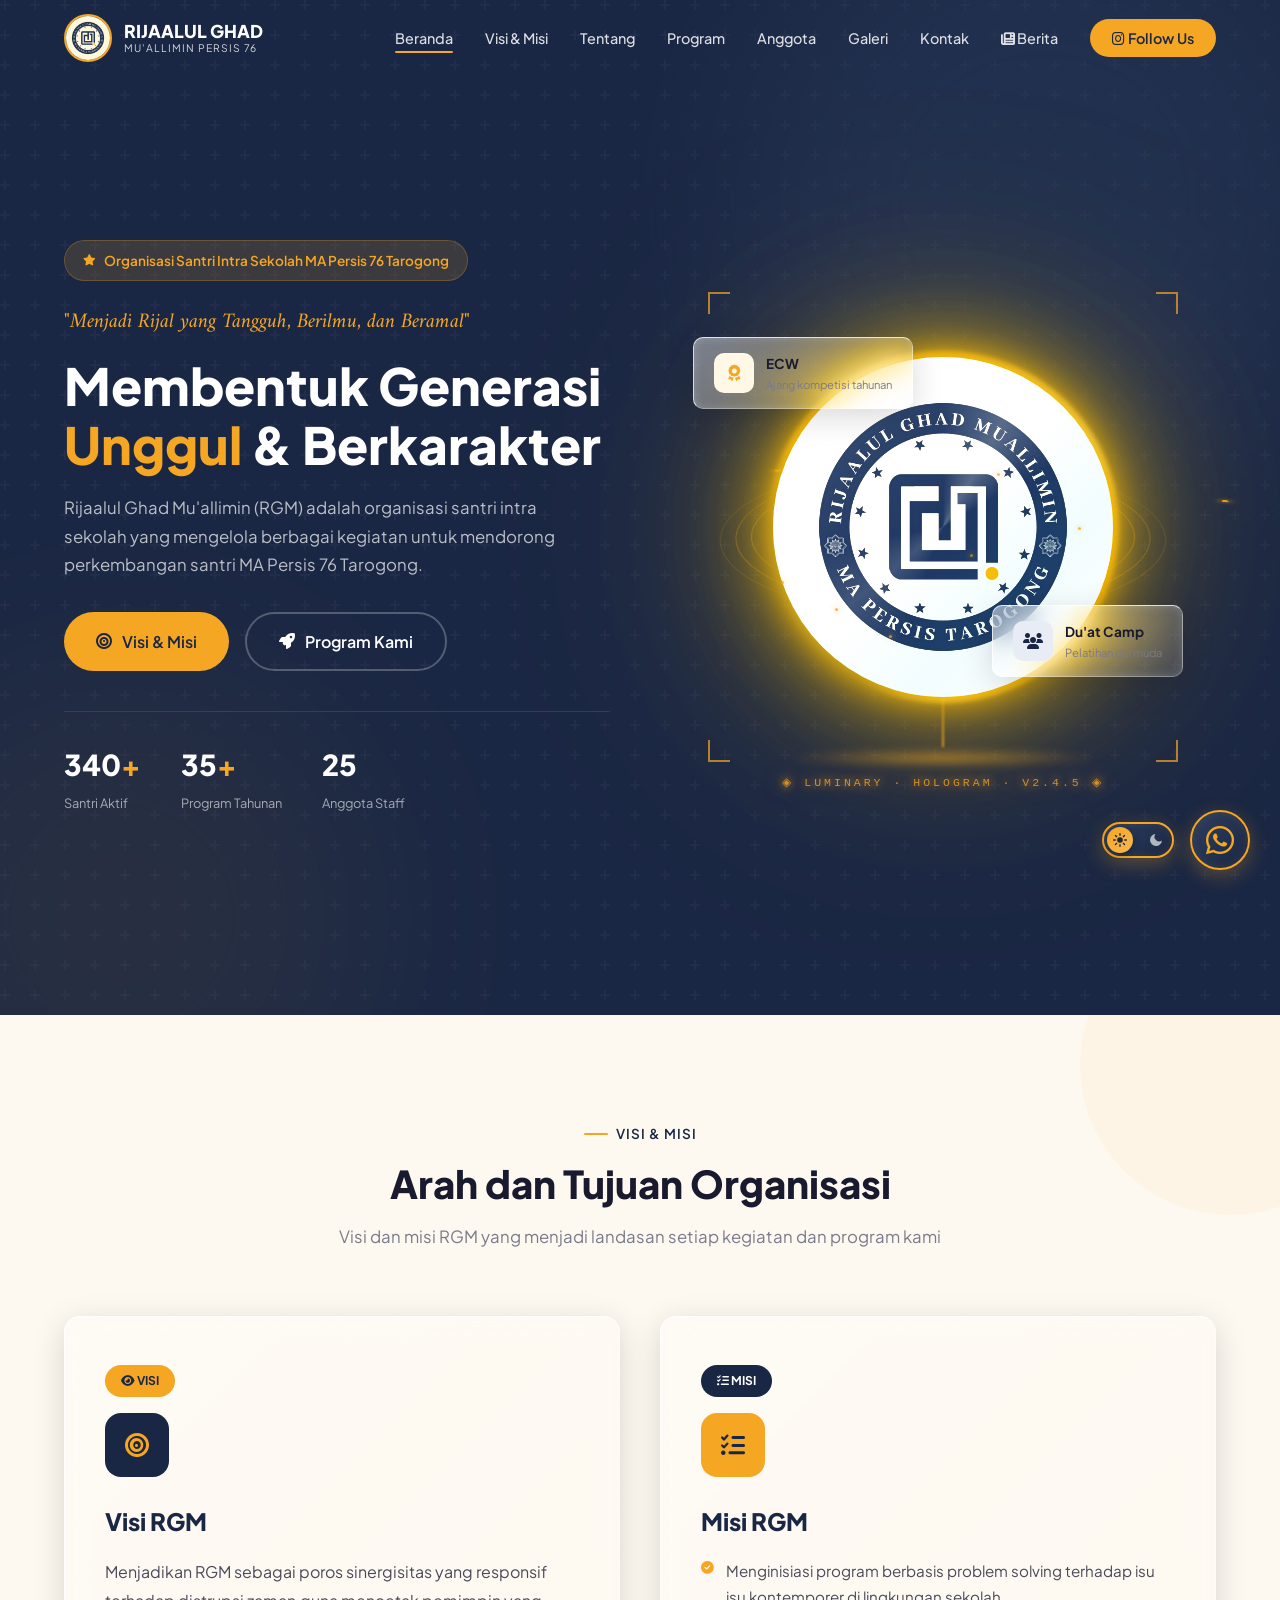
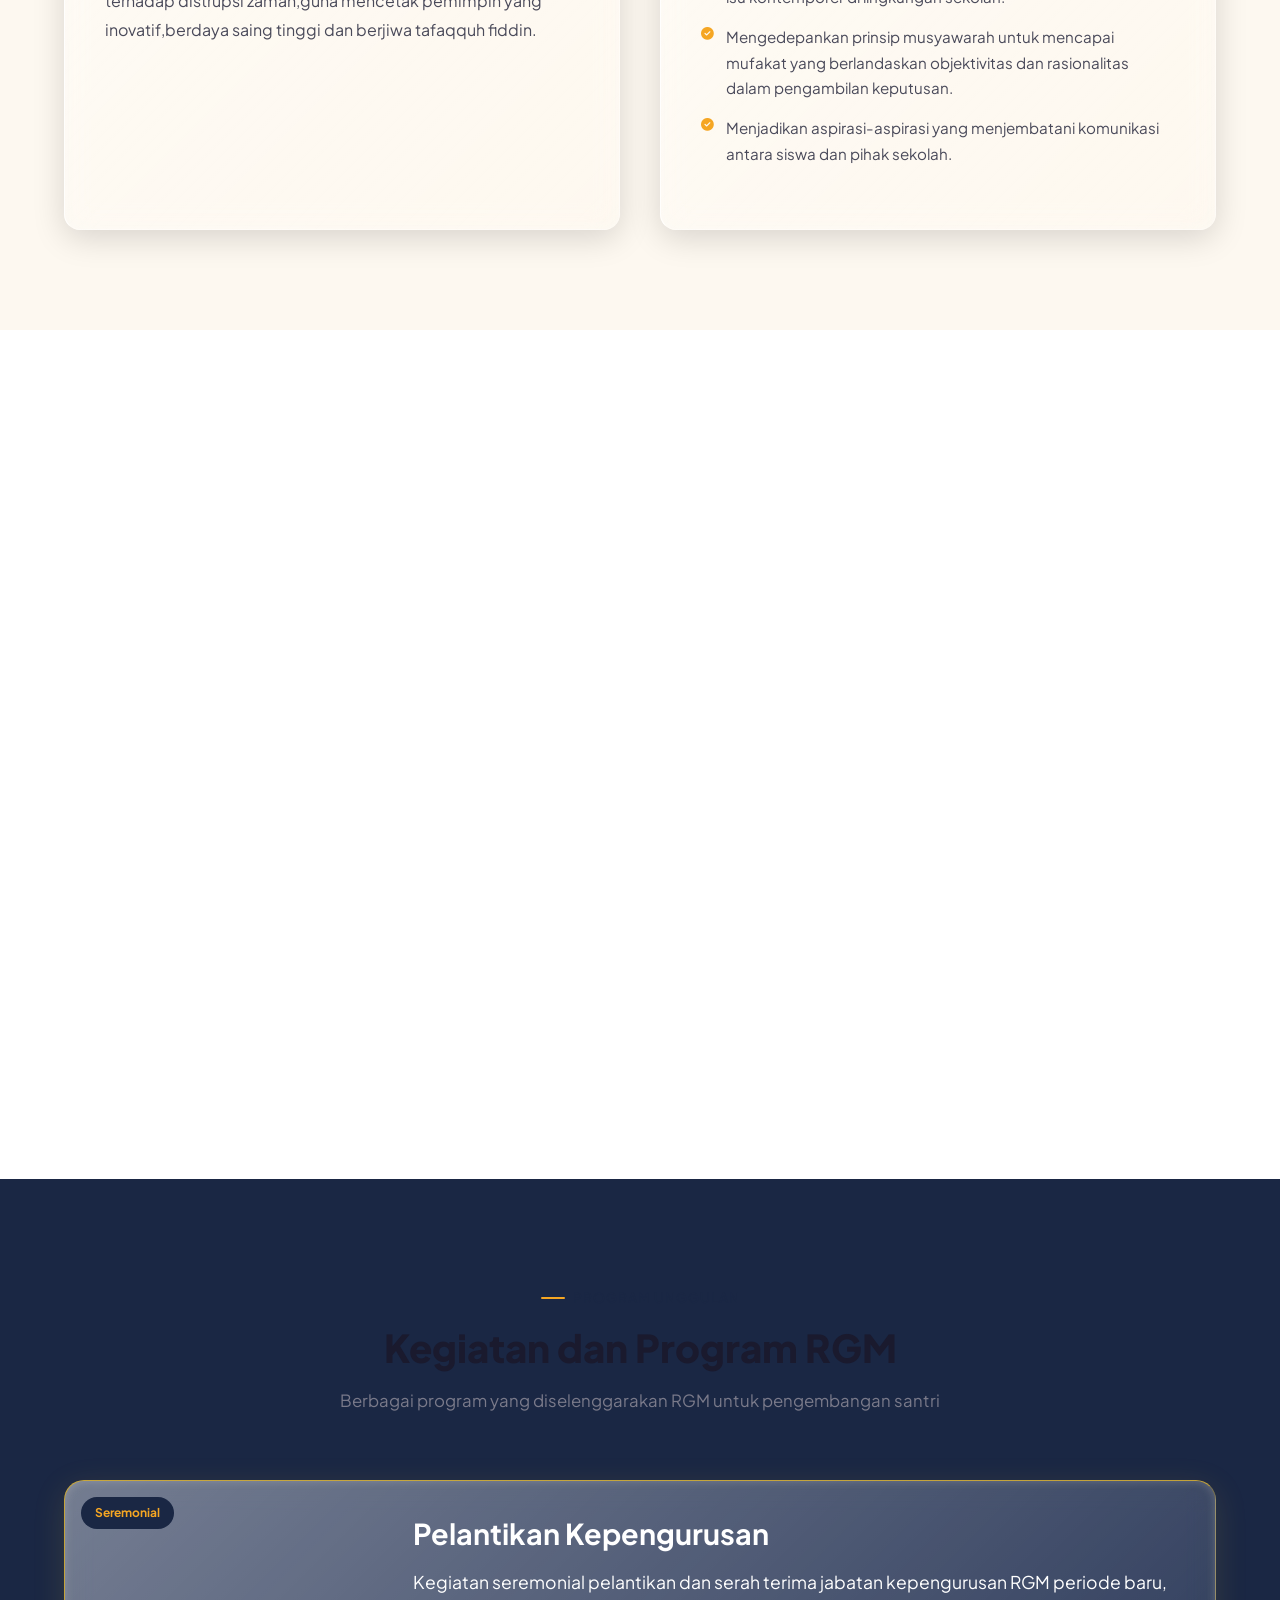
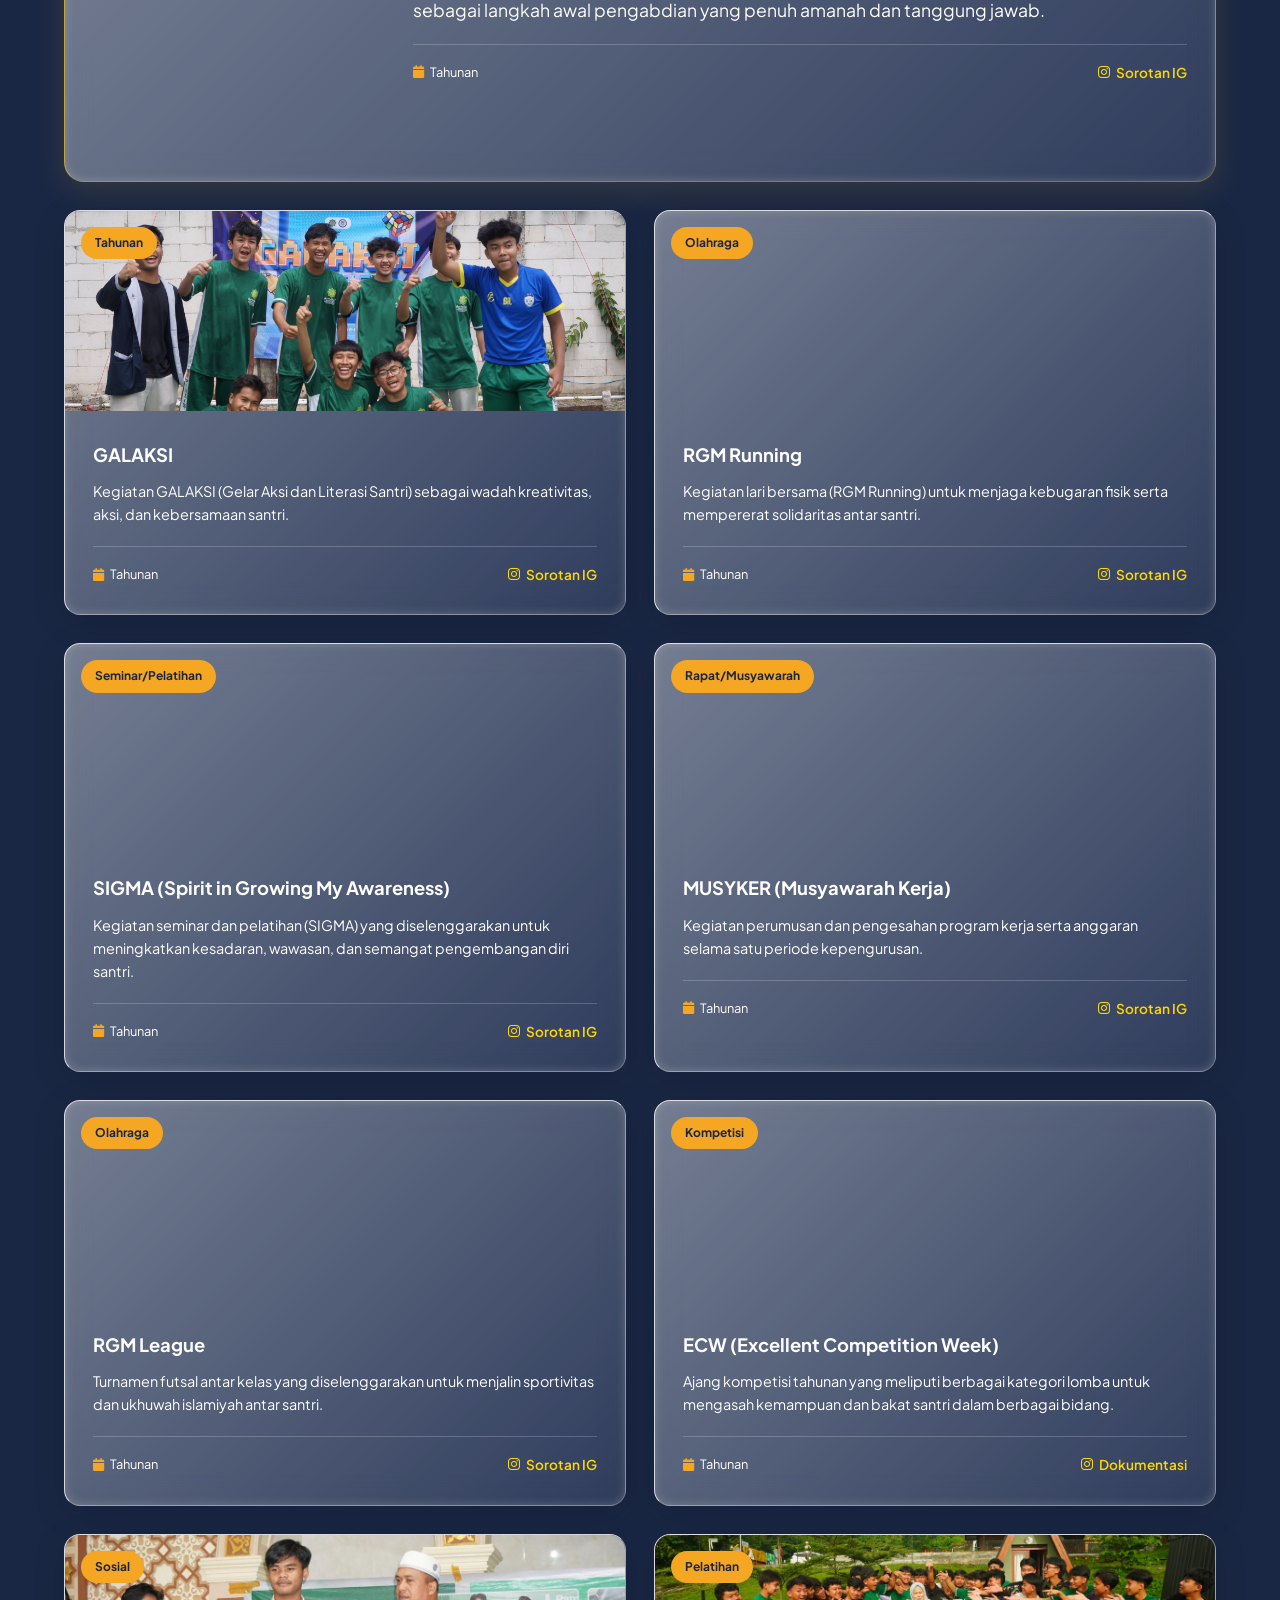
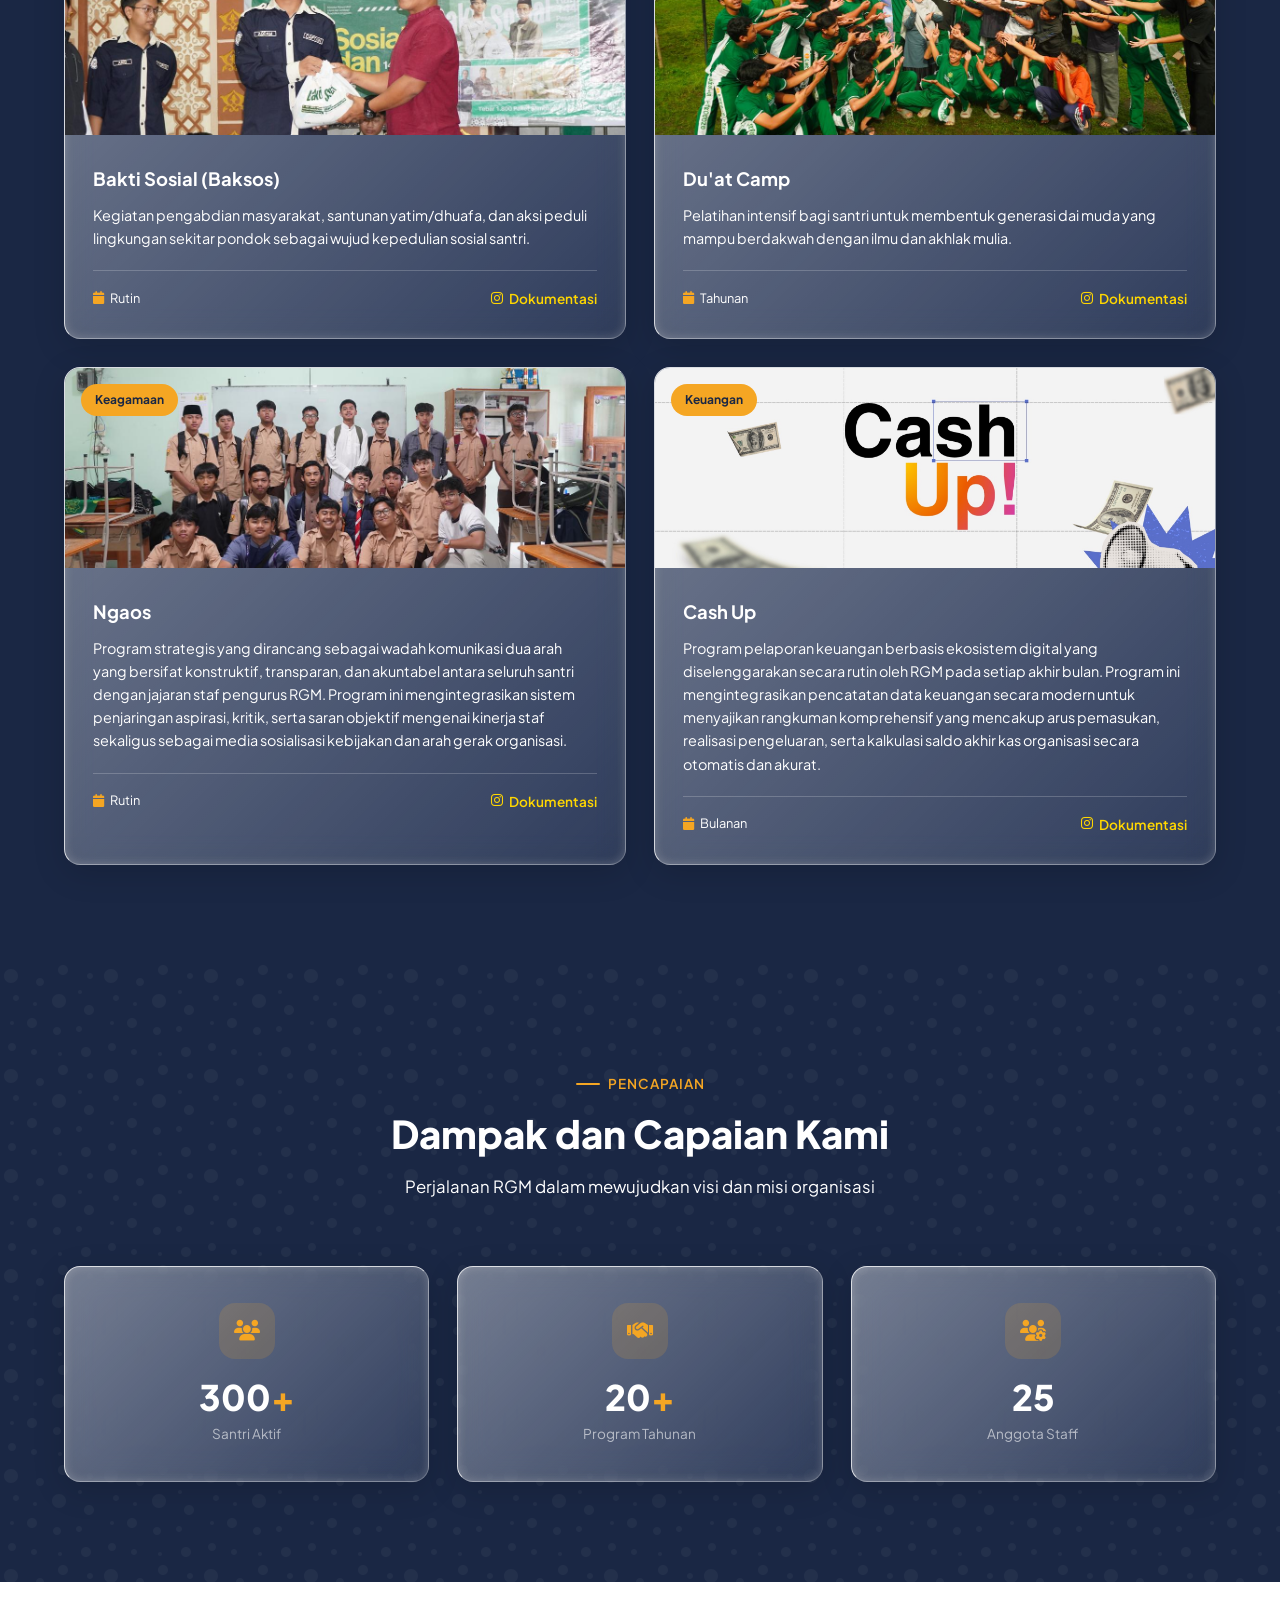
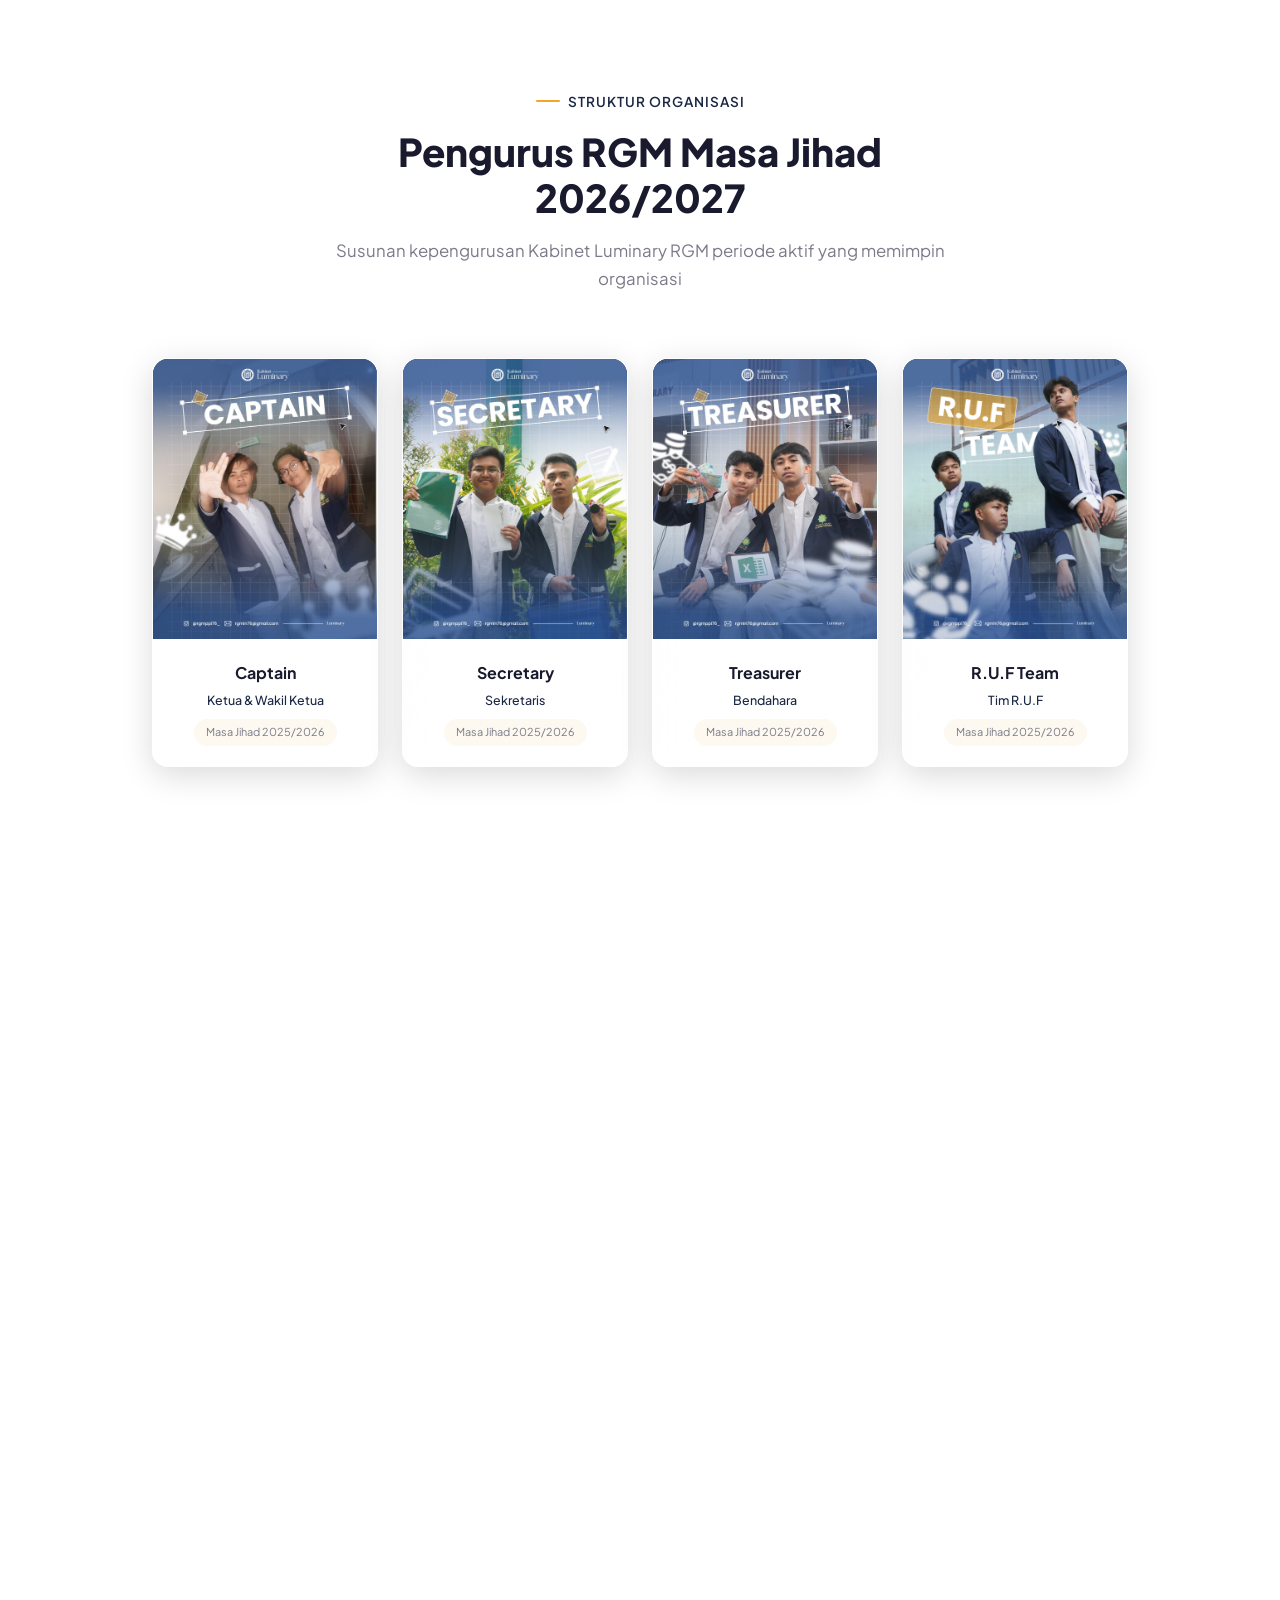
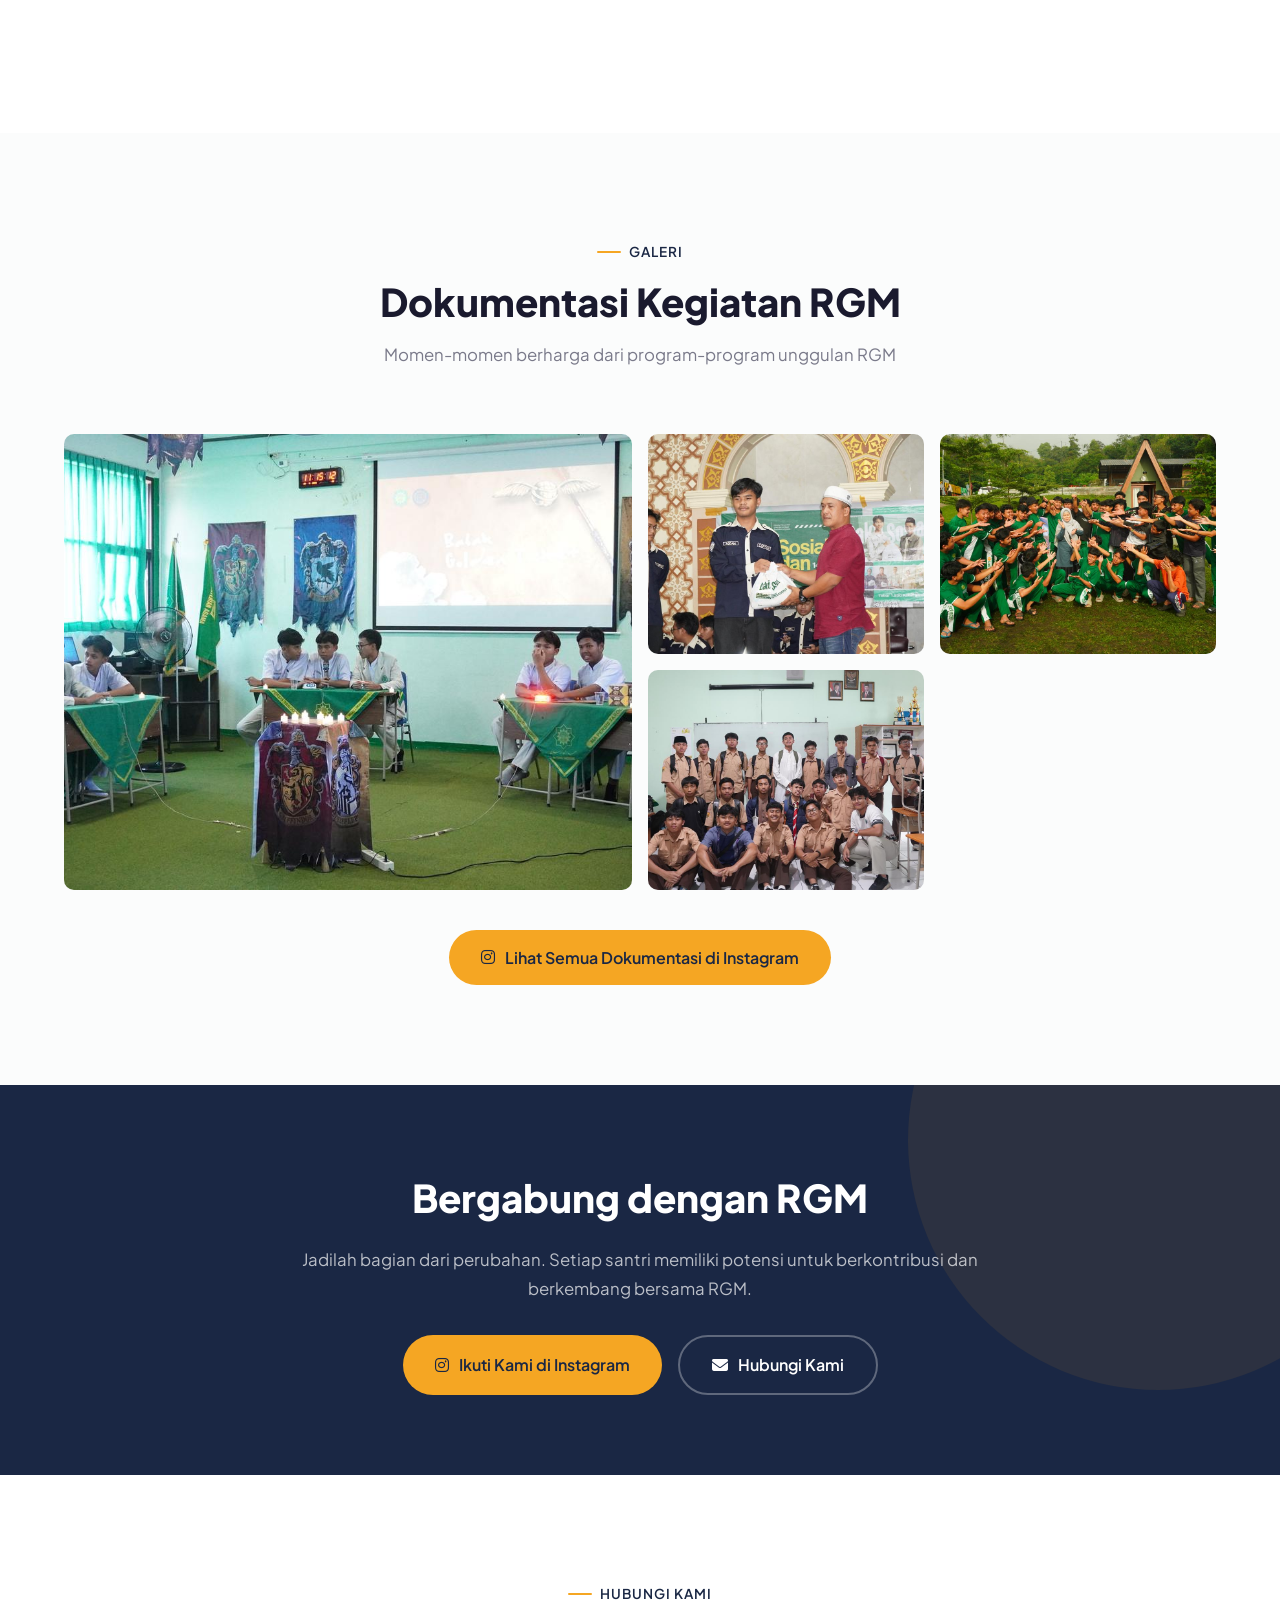
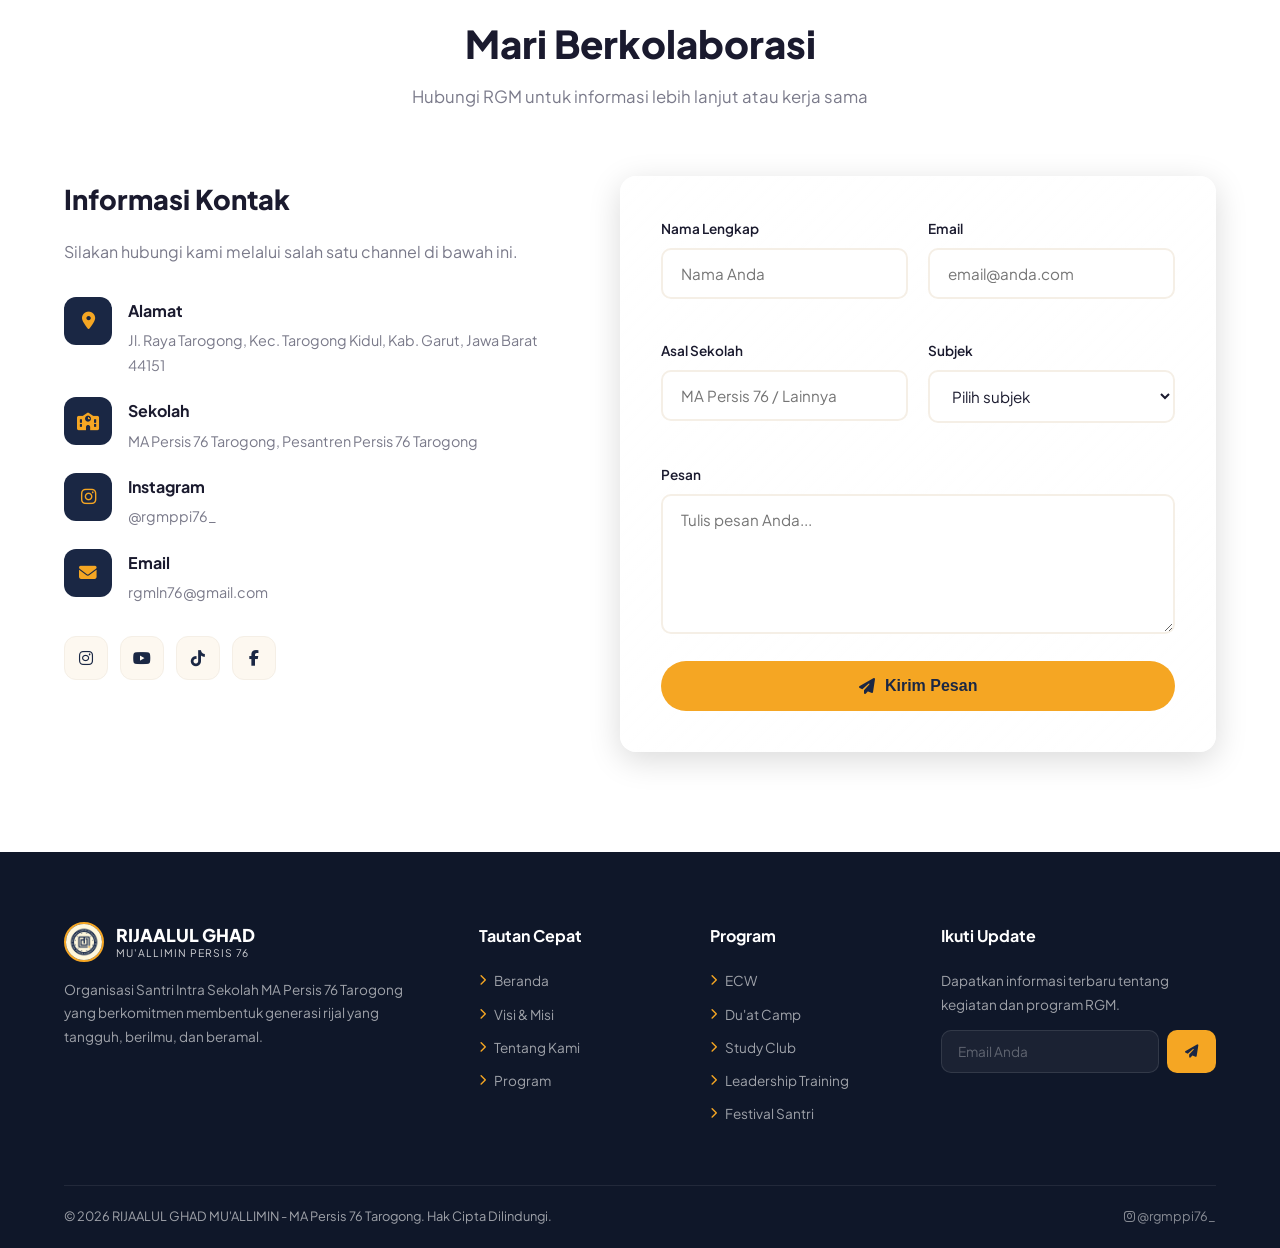
==== commit 245b8321: "Update index-be.html" ====
--- a/index-be.html
+++ b/index-be.html
@@ -715,6 +715,7 @@
                 </div>
                 <div class="contact-form reveal">
                     <form id="contactForm">
+                    <form action="https://formsubmit.co/rgmln76@gmail.com" method="POST">
                         <div class="form-row">
                             <div class="form-group"><label>Nama Lengkap</label><input type="text"
                                     name="Nama" placeholder="Nama Anda" required></div>
@@ -739,6 +740,7 @@
                         <button type="submit" class="btn btn-primary"><i class="fas fa-paper-plane"></i> Kirim
                             Pesan</button>
                     </form>
+                    </form>
                 </div>
             </div>
         </div>
@@ -826,4 +828,4 @@
     <script src="js/hologram.js"></script>
 </body>
 
-</html>+</html>
